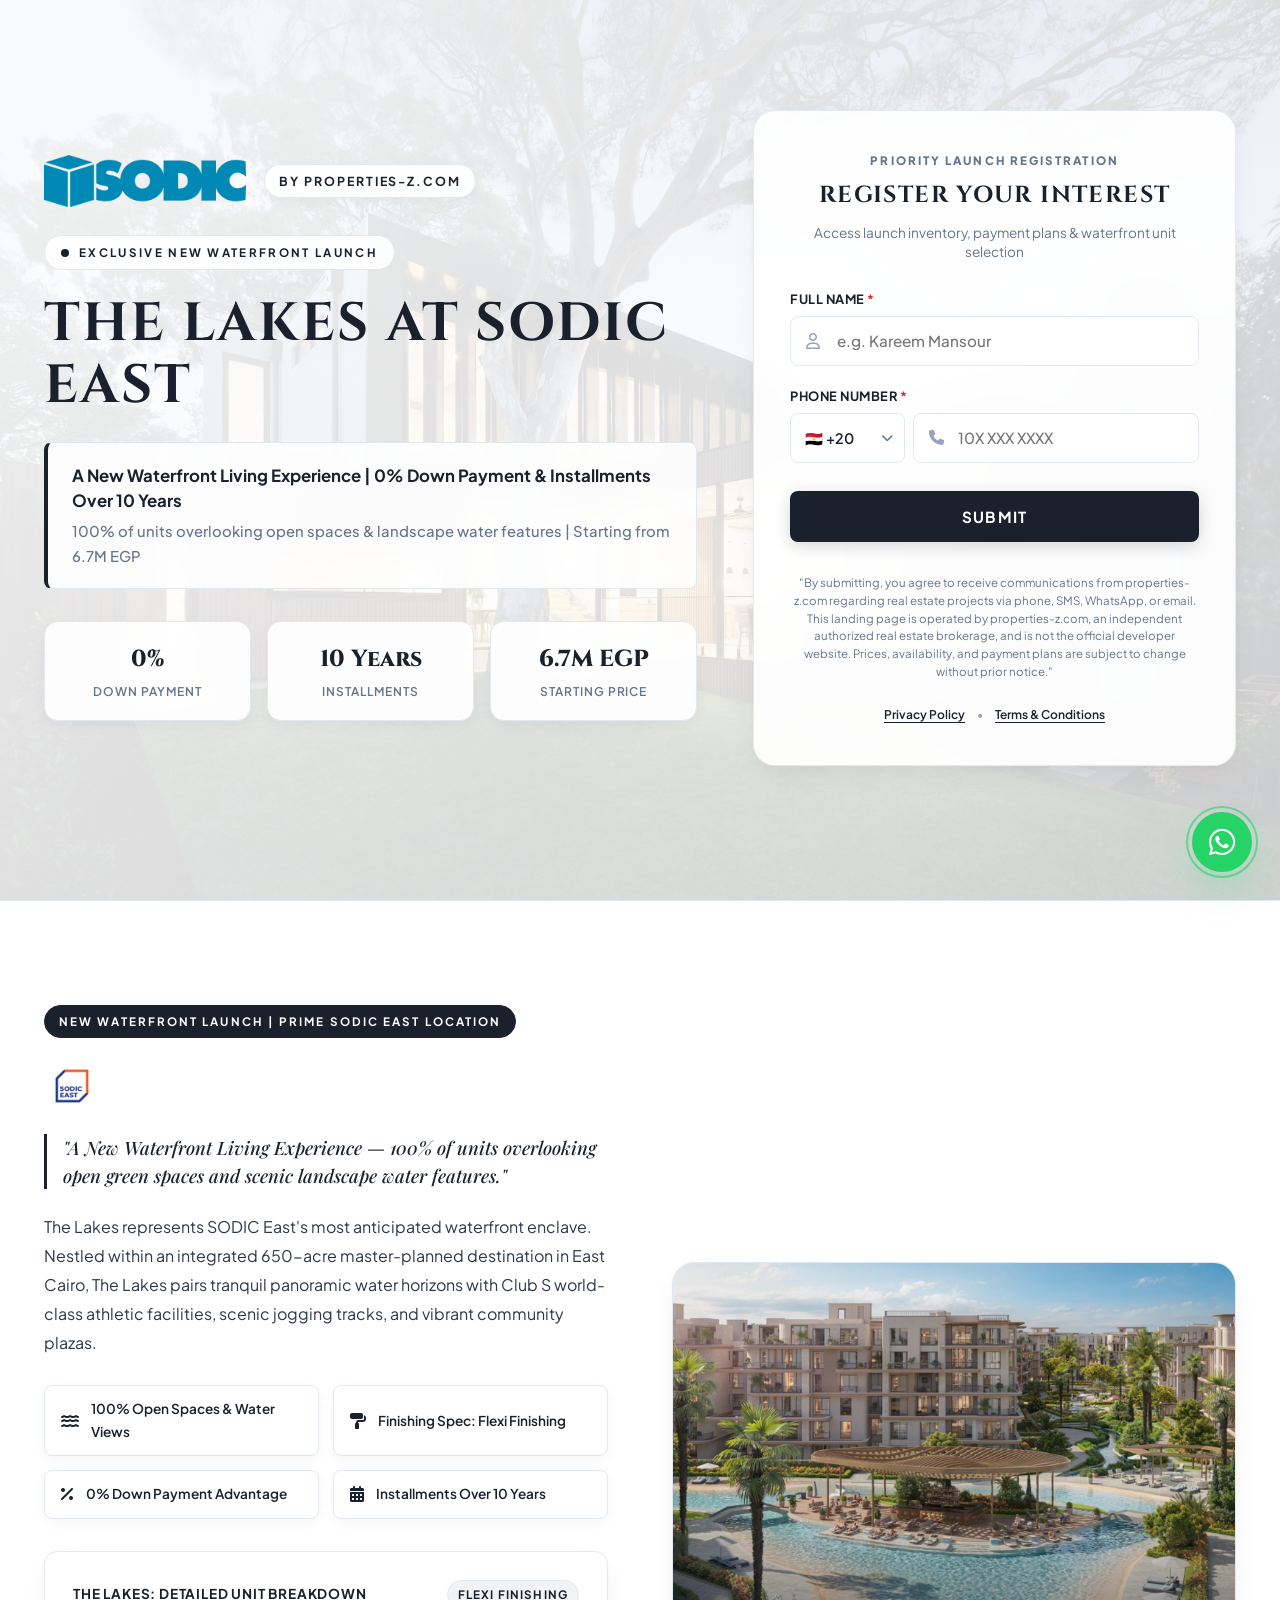
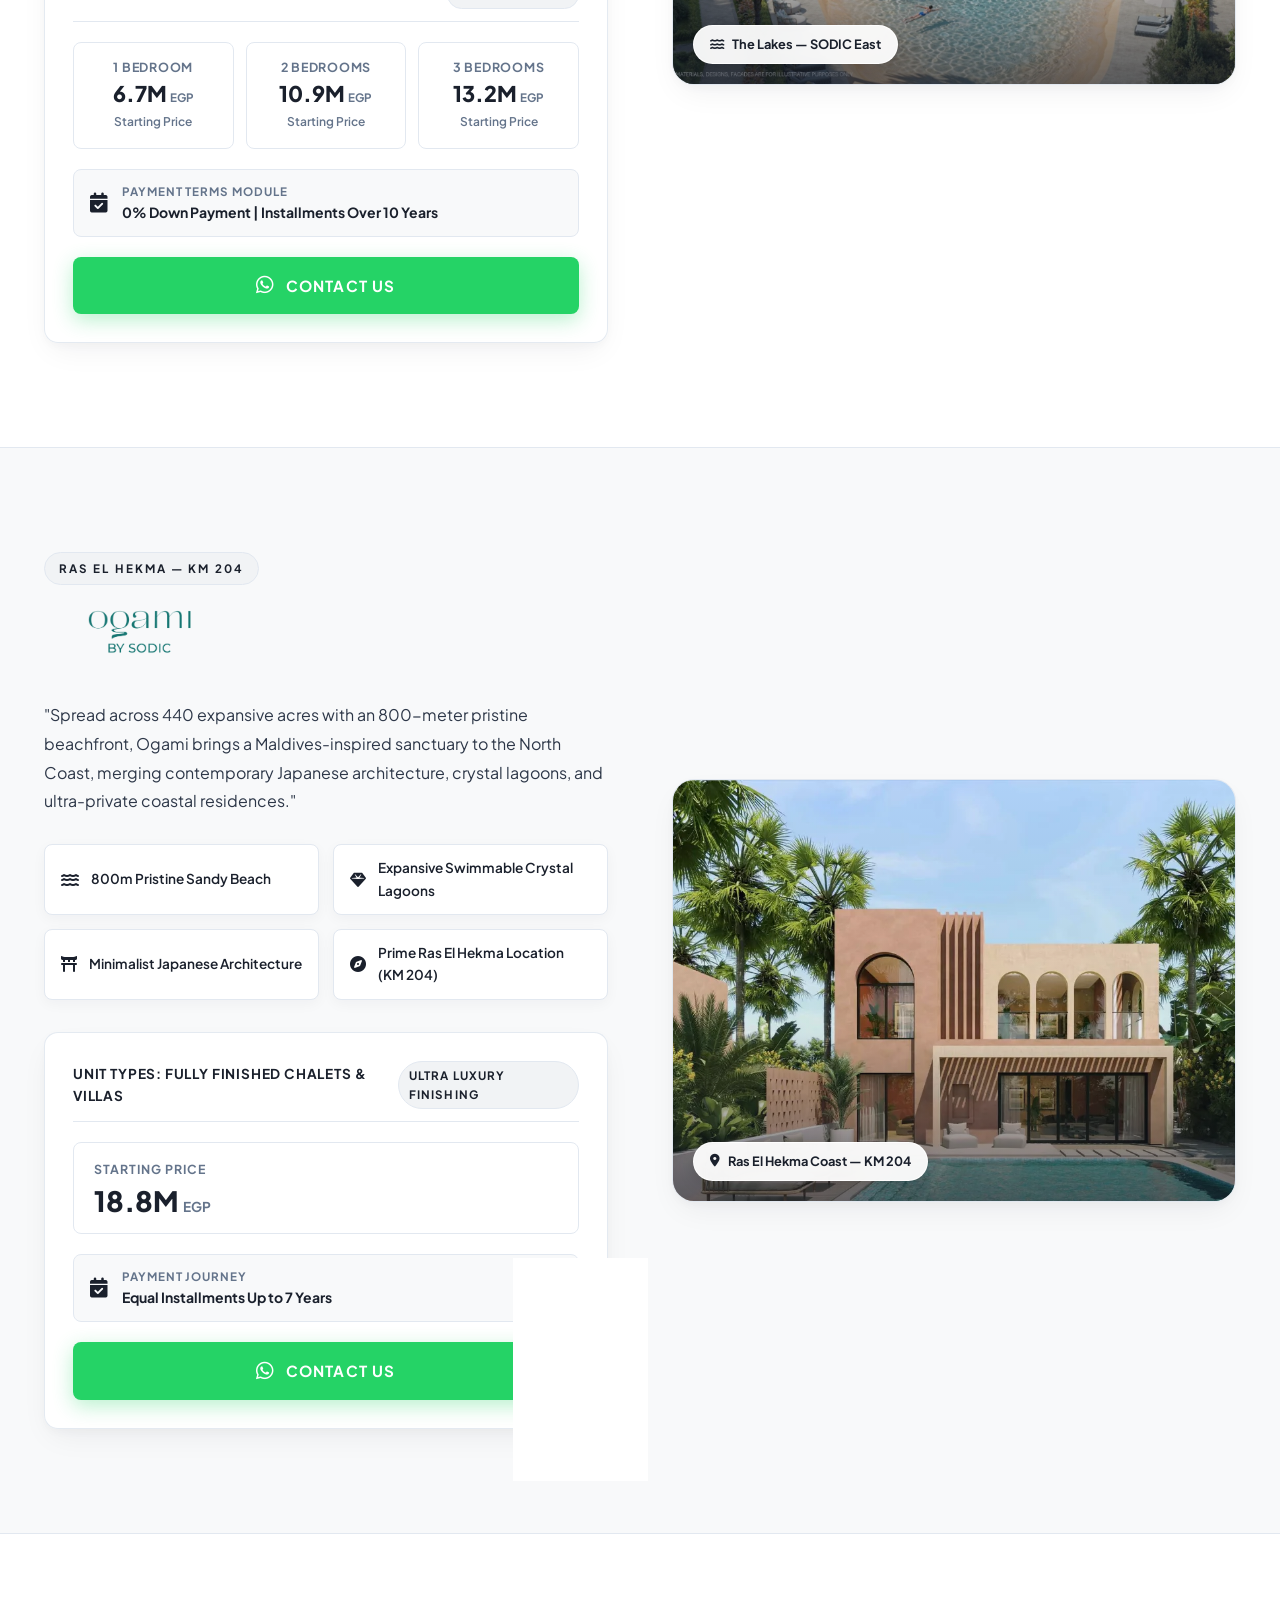
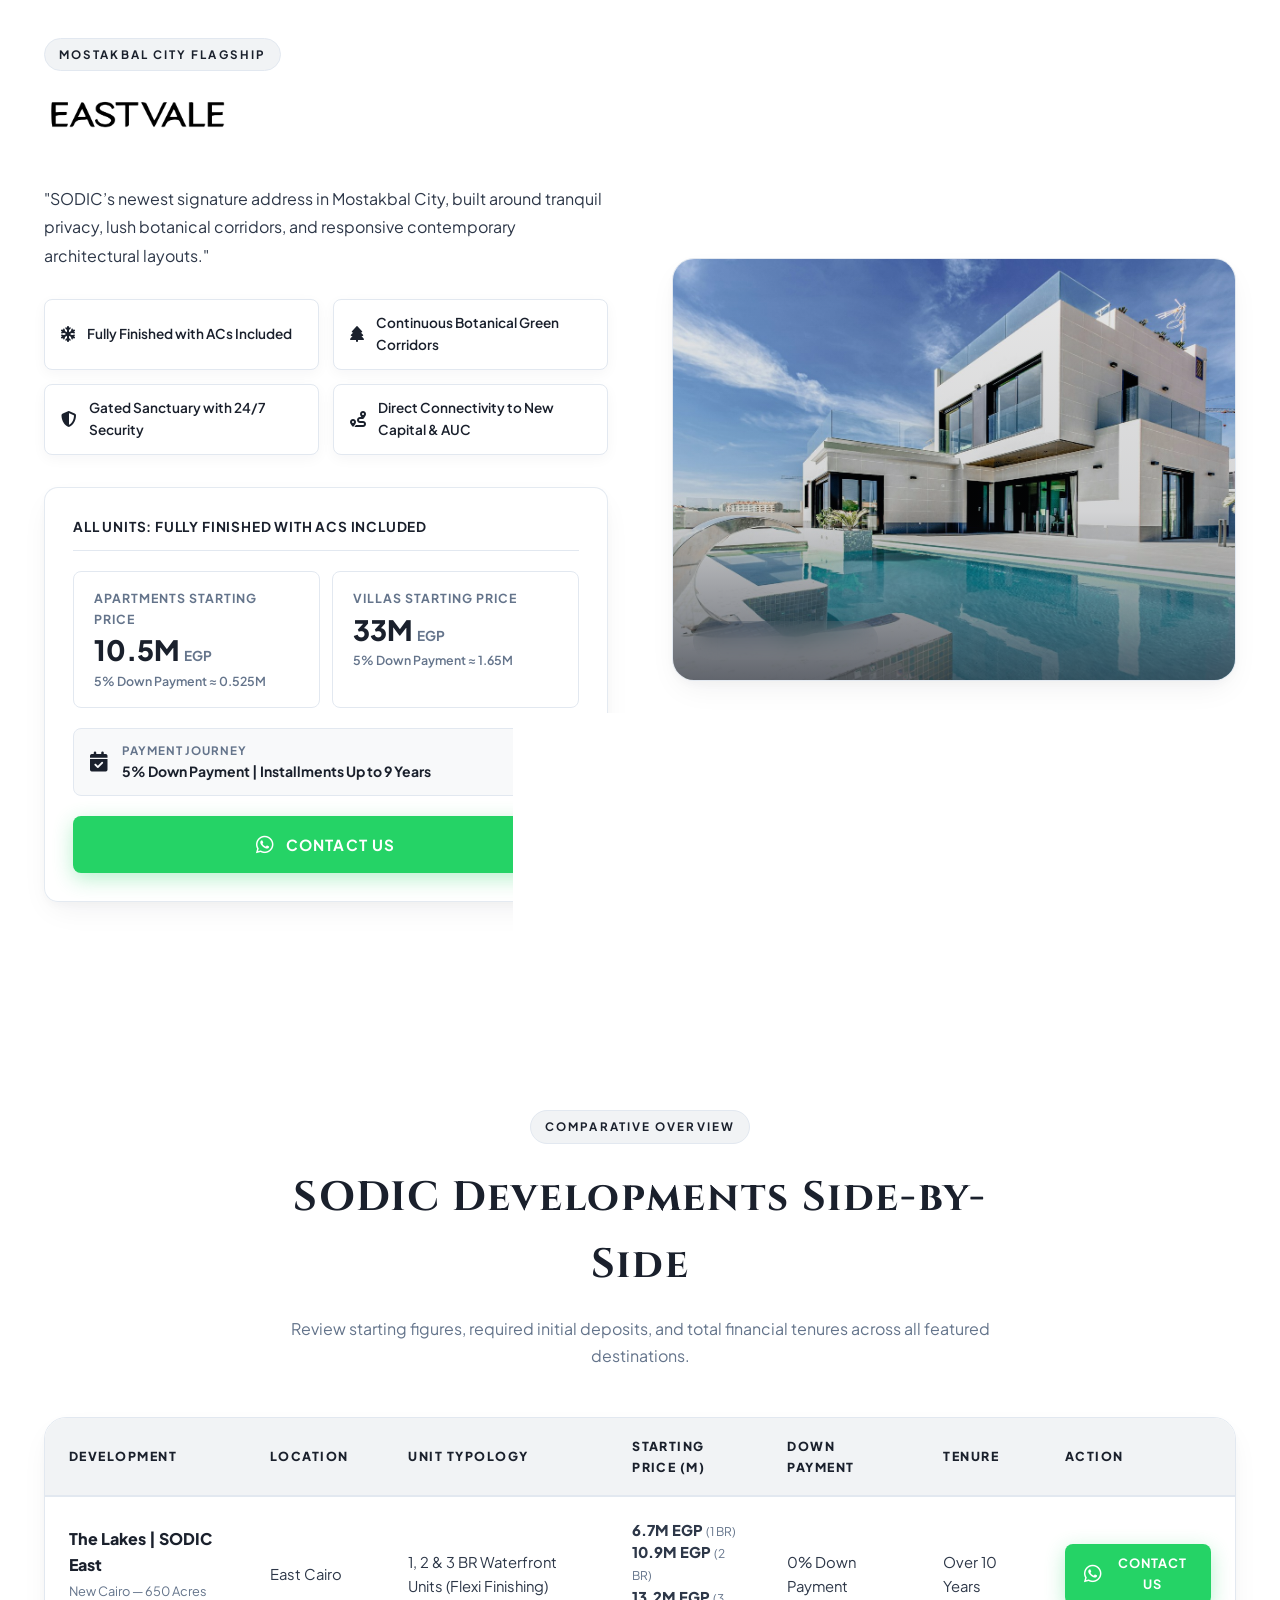
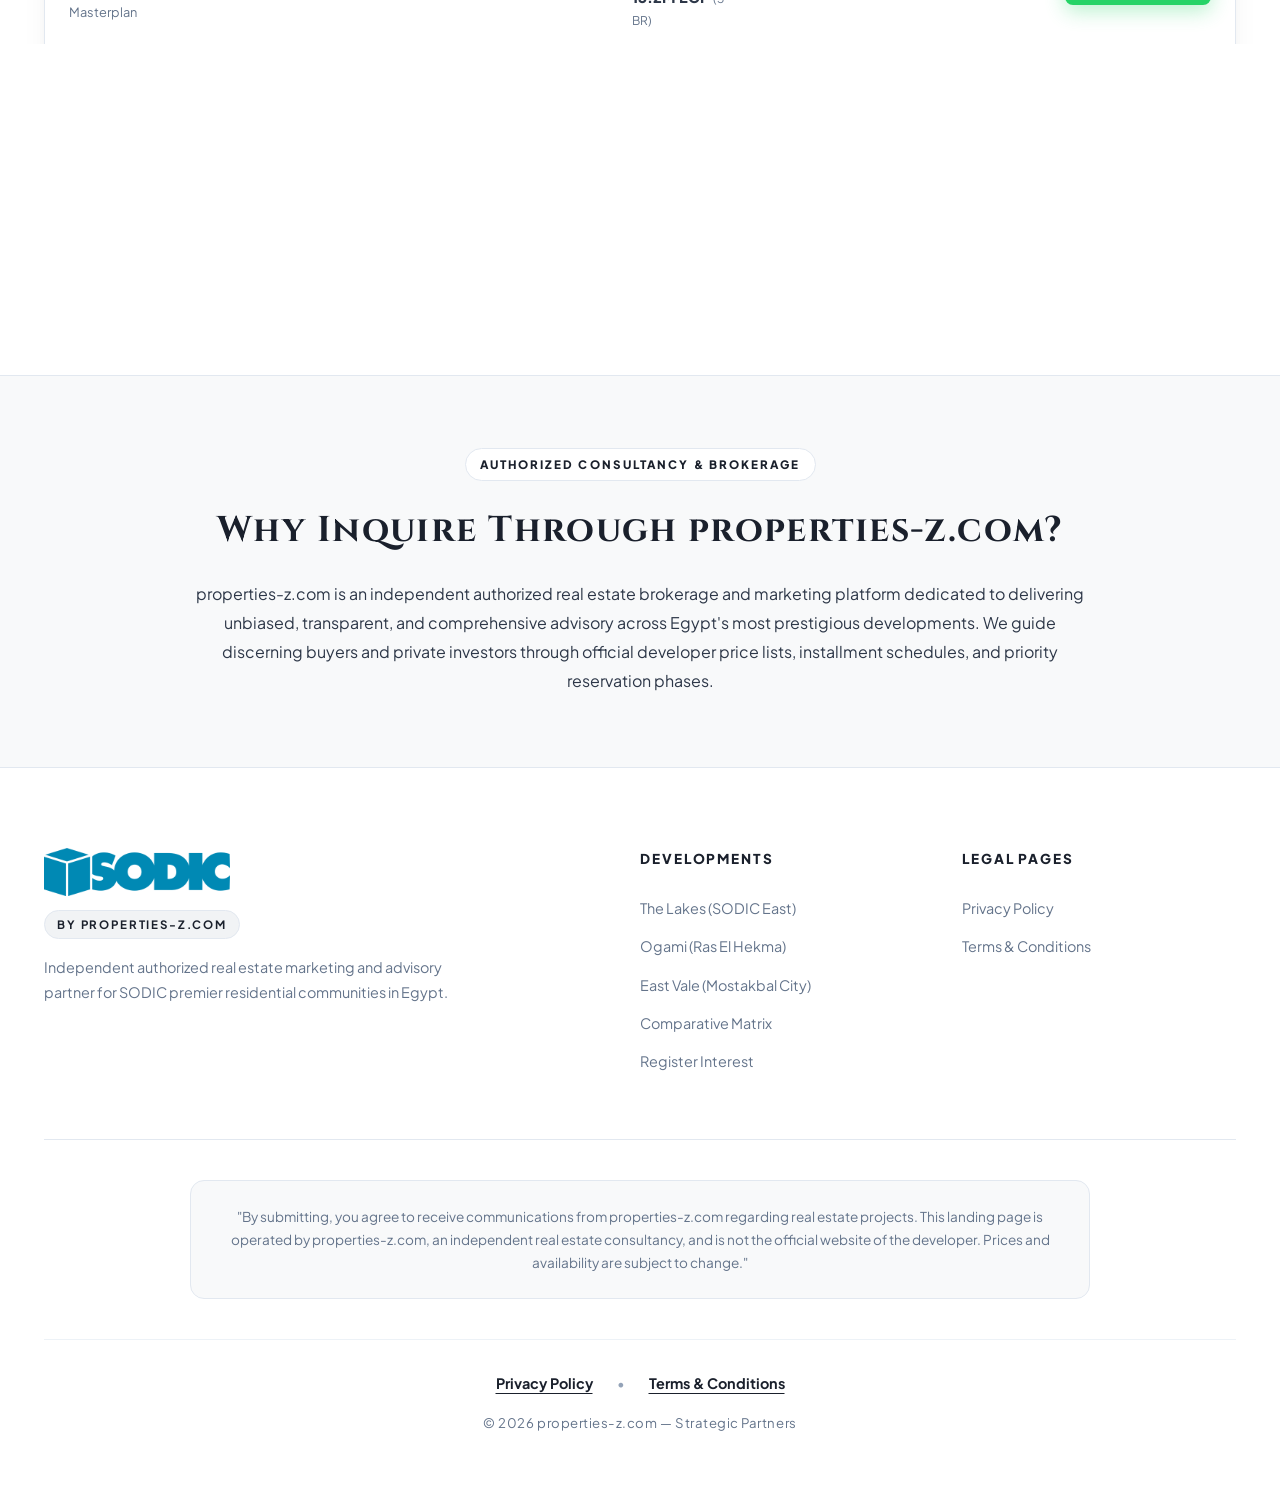
==== public/index.html @ 6a822c67 "feat: setup Google tag AW-17705943670 across all pages and update analytics tracking" ====
<!DOCTYPE html>
<html lang="en">
<head>
  <meta charset="UTF-8">
  <meta name="viewport" content="width=device-width, initial-scale=1.0, viewport-fit=cover">
  <title>The Lakes at SODIC East &amp; Premier Portfolio | By properties-z.com</title>
  <meta name="description" content="Discover The Lakes at SODIC East: A new waterfront living experience with 0% down payment and 10 years installments. Plus Ogami Ras El Hekma and East Vale Mostakbal City. Presented by properties-z.com.">

  <!-- Google tag (gtag.js) -->
  <script async src="https://www.googletagmanager.com/gtag/js?id=AW-17705943670">
  </script>
  <script>
    window.dataLayer = window.dataLayer || [];
    function gtag(){dataLayer.push(arguments);}
    gtag('js', new Date());

    gtag('config', 'AW-17705943670');
  </script>

  <!-- Event snippet for Submit lead form & WhatsApp conversion page -->
  <script>
  function gtag_report_conversion(url) {
    var callback = function () {
      if (typeof(url) != 'undefined' && url) {
        window.location = url;
      }
    };
    if (typeof gtag === 'function') {
      gtag('event', 'conversion', {
          'send_to': 'AW-17705943670',
          'event_callback': callback
      });
      if (typeof(url) != 'undefined' && url) {
        setTimeout(callback, 500);
      }
    } else {
      callback();
    }
    return false;
  }
  </script>
  
  <!-- Favicon -->
  <link rel="icon" type="image/png" href="/images/sodic-logo.png">

  <!-- Google Fonts: Editorial Serif (Cinzel, Playfair Display) & Clean Sans (Plus Jakarta Sans) -->
  <link rel="preconnect" href="https://fonts.googleapis.com">
  <link rel="preconnect" href="https://gstatic.com" crossorigin>
  <link href="https://fonts.googleapis.com/css2?family=Cinzel:wght@500;600;700;800&family=Playfair+Display:ital,wght@0,500;0,600;0,700;1,400;1,600&family=Plus+Jakarta+Sans:wght@400;500;600;700;800&display=swap" rel="stylesheet">

  <!-- Font Awesome 6 Icons -->
  <link rel="stylesheet" href="https://cdnjs.cloudflare.com/ajax/libs/font-awesome/6.5.1/css/all.min.css">

  <!-- Main Architectural Stylesheet (Strict Zero Gold Palette) -->
  <link rel="stylesheet" href="css/styles.css">
</head>
<body>

  <!-- ==========================================================================
       HERO SECTION & LEAD FORM (NEW LAUNCH FOCUS: THE LAKES AT SODIC EAST)
       ========================================================================== -->
  <section class="hero-section" id="hero">
    <!-- Bright Daylight Architectural Render Background -->
    <div class="hero-bg-wrapper">
      <img src="/images/the-lakes-architecture.jpg" alt="The Lakes at SODIC East Architecture" class="hero-bg-image" onerror="this.onerror=null; this.src='https://images.unsplash.com/photo-1600585154340-be6161a56a0c?auto=format&fit=crop&w=2000&q=85';">
      <div class="hero-overlay"></div>
    </div>

    <div class="container hero-grid">
      <!-- Left Column: Branding, Title & Strategic Narrative -->
      <div class="hero-content">
        <!-- Top Branding: Official SODIC logo (Size XL) with 'By properties-z.com' -->
        <div class="hero-branding">
          <img src="/images/sodic-logo.png" alt="SODIC Egypt" class="hero-sodic-logo-xl" onerror="this.onerror=null; this.src='https://raw.githubusercontent.com/rahmasameh671-ai/sodic-new-3-10/main/public/images/sodic-logo.png';">
          <span class="hero-subbadge">By properties-z.com</span>
        </div>

        <!-- Pre-title / Launch Badge -->
        <div class="hero-launch-badge">
          <span class="badge-dot"></span>
          <span>EXCLUSIVE NEW WATERFRONT LAUNCH</span>
        </div>

        <!-- Main Headline (Editorial Architectural Serif) -->
        <h1 class="hero-headline">THE LAKES AT SODIC EAST</h1>

        <!-- Subtitle / Offer Highlight (Centered & Prominent) -->
        <div class="hero-subtitle-box">
          <div class="hero-subtitle-highlight">
            A New Waterfront Living Experience | 0% Down Payment &amp; Installments Over 10 Years
          </div>
          <div class="hero-key-line">
            100% of units overlooking open spaces &amp; landscape water features | Starting from 6.7M EGP
          </div>
        </div>

        <!-- Architectural Value Stats -->
        <div class="hero-stats-row">
          <div class="hero-stat-card">
            <span class="hero-stat-number">0%</span>
            <span class="hero-stat-label">Down Payment</span>
          </div>
          <div class="hero-stat-card">
            <span class="hero-stat-number">10 Years</span>
            <span class="hero-stat-label">Installments</span>
          </div>
          <div class="hero-stat-card">
            <span class="hero-stat-number">6.7M EGP</span>
            <span class="hero-stat-label">Starting Price</span>
          </div>
        </div>
      </div>

      <!-- Right Column: Simplified Frosted Glass Lead Capture Form (Name & Phone Only) -->
      <div class="hero-form-col" id="register">
        <div class="frosted-lead-card">
          <div class="lead-card-header">
            <div class="lead-card-pretitle">PRIORITY LAUNCH REGISTRATION</div>
            <h2 class="lead-card-title">REGISTER YOUR INTEREST</h2>
            <p class="lead-card-sub">Access launch inventory, payment plans &amp; waterfront unit selection</p>
          </div>

          <!-- Thank You Success State matching Zapier webhook confirmation -->
          <div id="leadSuccessState" class="lead-success-card" style="display: none; text-align: center; padding: 1.5rem; background-color: #f0fdf4; border-radius: 0.5rem; border: 1px solid #bbf7d0; margin-bottom: 1.25rem;">
            <h3 style="color: #166534; font-weight: 700; font-size: 1.125rem; margin-bottom: 0.5rem;">Thank You!</h3>
            <p style="color: #15803d; margin: 0; font-size: 0.95rem; line-height: 1.5;">Your details have been received. We will be in touch shortly.</p>
          </div>

          <form class="lead-form" id="heroLeadForm">
            <!-- Full Name Field -->
            <div class="form-group">
              <label class="form-label" for="leadFullName">Full Name <span class="req">*</span></label>
              <div class="form-input-wrapper">
                <i class="fa-regular fa-user form-input-icon"></i>
                <input type="text" id="leadFullName" name="fullName" class="form-input" placeholder="e.g. Kareem Mansour" required>
              </div>
            </div>

            <!-- Phone Number Field with International Country Code Selector -->
            <div class="form-group">
              <label class="form-label" for="leadPhone">Phone Number <span class="req">*</span></label>
              <div class="phone-input-group">
                <div class="country-code-wrapper">
                  <select id="countryCode" name="countryCode" class="country-code-select" aria-label="Country Dial Code">
                    <option value="+20" selected>🇪🇬 +20</option>
                    <option value="+966">🇸🇦 +966</option>
                    <option value="+971">🇦🇪 +971</option>
                    <option value="+965">🇰🇼 +965</option>
                    <option value="+974">🇶🇦 +974</option>
                    <option value="+968">🇴🇲 +968</option>
                    <option value="+973">🇧🇭 +973</option>
                    <option value="+1">🇺🇸 +1</option>
                    <option value="+44">🇬🇧 +44</option>
                    <option value="+49">🇩🇪 +49</option>
                    <option value="+33">🇫🇷 +33</option>
                    <option value="+39">🇮🇹 +39</option>
                    <option value="+41">🇨🇭 +41</option>
                    <option value="+31">🇳🇱 +31</option>
                    <option value="+46">🇸🇪 +46</option>
                    <option value="+61">🇦🇺 +61</option>
                    <option value="+962">🇯🇴 +962</option>
                    <option value="+961">🇱🇧 +961</option>
                    <option value="+964">🇮🇶 +964</option>
                    <option value="+218">🇱🇾 +218</option>
                    <option value="+249">🇸🇩 +249</option>
                  </select>
                  <i class="fa-solid fa-chevron-down country-chevron"></i>
                </div>
                <div class="phone-input-wrapper">
                  <i class="fa-solid fa-phone phone-field-icon"></i>
                  <input type="tel" id="leadPhone" name="phoneNumber" class="form-input phone-number-input" placeholder="10X XXX XXXX" required>
                </div>
              </div>
            </div>

            <!-- Solid Charcoal Submit Button -->
            <button type="submit" class="btn btn-charcoal btn-full" style="margin-top: 0.5rem;">
              SUBMIT
            </button>

            <!-- Location A: Mandatory Brokerage Disclaimer -->
            <p class="form-disclaimer">
              "By submitting, you agree to receive communications from properties-z.com regarding real estate projects via phone, SMS, WhatsApp, or email. This landing page is operated by properties-z.com, an independent authorized real estate brokerage, and is not the official developer website. Prices, availability, and payment plans are subject to change without prior notice."
            </p>

            <!-- Location A: Legal Links to Standalone Clickable Pages -->
            <div class="form-legal-links">
              <a href="privacy.html" class="form-legal-link">Privacy Policy</a>
              <span style="color: var(--text-subtle);">&bull;</span>
              <a href="terms.html" class="form-legal-link">Terms &amp; Conditions</a>
            </div>
          </form>
        </div>
      </div>
    </div>
  </section>

  <!-- ==========================================================================
       3. SECTION 1: THE LAKES | SODIC EAST (NEW WATERFRONT LAUNCH)
       ========================================================================== -->
  <section class="project-section section-spacing section-border-top" id="the-lakes">
    <div class="container">
      <div class="project-grid">
        <!-- Narrative & Pricing Details -->
        <div class="project-narrative-col">
          <div class="project-header-group">
            <span class="subheading-badge highlight-badge">NEW WATERFRONT LAUNCH | PRIME SODIC EAST LOCATION</span>
            <!-- Official SODIC East Logo as Primary Visual Title -->
            <img src="/images/sodic-east-logo.png" alt="SODIC East" class="project-official-logo project-logo-sodic-east" onerror="this.onerror=null; this.src='https://raw.githubusercontent.com/rahmasameh671-ai/sodic-new-3-10/main/public/images/sodic-east-logo.png';">
            <div class="project-tagline">
              "A New Waterfront Living Experience &mdash; 100% of units overlooking open green spaces and scenic landscape water features."
            </div>
          </div>

          <p class="project-narrative">
            The Lakes represents SODIC East's most anticipated waterfront enclave. Nestled within an integrated 650-acre master-planned destination in East Cairo, The Lakes pairs tranquil panoramic water horizons with Club S world-class athletic facilities, scenic jogging tracks, and vibrant community plazas.
          </p>

          <!-- Core Highlights -->
          <div class="project-features-list">
            <div class="feature-item">
              <i class="fa-solid fa-water"></i>
              <span>100% Open Spaces &amp; Water Views</span>
            </div>
            <div class="feature-item">
              <i class="fa-solid fa-paint-roller"></i>
              <span>Finishing Spec: Flexi Finishing</span>
            </div>
            <div class="feature-item">
              <i class="fa-solid fa-percent"></i>
              <span>0% Down Payment Advantage</span>
            </div>
            <div class="feature-item">
              <i class="fa-solid fa-calendar-days"></i>
              <span>Installments Over 10 Years</span>
            </div>
          </div>

          <!-- Minimalist Translucent Inventory & Pricing Card -->
          <div class="pricing-module-card">
            <div class="card-top-tagline">
              <span class="card-unit-type">The Lakes: Detailed Unit Breakdown</span>
              <span class="card-finish-tag">Flexi Finishing</span>
            </div>

            <!-- Detailed 3-Tier Unit Breakdown in 'M' format -->
            <div class="lakes-units-grid">
              <div class="lakes-unit-card">
                <span class="lakes-unit-title">1 Bedroom</span>
                <div class="lakes-unit-price">
                  6.7M<span class="currency">EGP</span>
                </div>
                <span style="font-size:0.75rem; color:var(--text-muted); font-weight:600;">Starting Price</span>
              </div>

              <div class="lakes-unit-card">
                <span class="lakes-unit-title">2 Bedrooms</span>
                <div class="lakes-unit-price">
                  10.9M<span class="currency">EGP</span>
                </div>
                <span style="font-size:0.75rem; color:var(--text-muted); font-weight:600;">Starting Price</span>
              </div>

              <div class="lakes-unit-card">
                <span class="lakes-unit-title">3 Bedrooms</span>
                <div class="lakes-unit-price">
                  13.2M<span class="currency">EGP</span>
                </div>
                <span style="font-size:0.75rem; color:var(--text-muted); font-weight:600;">Starting Price</span>
              </div>
            </div>

            <!-- Payment Journey Box -->
            <div class="payment-journey-box">
              <i class="fa-solid fa-calendar-check"></i>
              <div class="payment-journey-details">
                <span class="payment-plan-label">Payment Terms Module</span>
                <span class="payment-plan-value">0% Down Payment | Installments Over 10 Years</span>
              </div>
            </div>

            <!-- Solid WhatsApp Green CTA Button -->
            <a href="https://wa.me/201033373331?text=Hello%2C%20I%20would%20like%20to%20inquire%20about%20The%20Lakes%20at%20SODIC%20East" target="_blank" class="btn btn-whatsapp btn-full" onclick="return gtag_report_conversion(this.href);">
              <i class="fa-brands fa-whatsapp"></i> CONTACT US
            </a>
          </div>
        </div>

        <!-- Realistic Visual Showcase: Official SODIC East The Lakes Image -->
        <div class="project-card-col">
          <div class="project-visual-box">
            <img src="/images/sodic-east-lakes.jpg" alt="The Lakes at SODIC East Crystal Water Lagoons & Architecture" onerror="this.onerror=null; this.src='https://raw.githubusercontent.com/rahmasameh671-ai/sodic-new-3-10/main/public/images/sodic-east-lakes.jpg';">
            <div class="project-visual-overlay"></div>
            <div class="visual-floating-badge">
              <i class="fa-solid fa-water"></i> The Lakes &mdash; SODIC East
            </div>
          </div>
        </div>
      </div>
    </div>
  </section>

  <!-- ==========================================================================
       4. SECTION 2: OGAMI BY SODIC (RAS EL HEKMA)
       ========================================================================== -->
  <section class="project-section alt-bg section-spacing section-border-top" id="ogami">
    <div class="container">
      <div class="project-grid reverse-grid">
        <!-- Narrative & Pricing Details -->
        <div class="project-narrative-col">
          <div class="project-header-group">
            <span class="subheading-badge">RAS EL HEKMA &mdash; KM 204</span>
            <!-- Official Ogami Logo as Primary Visual Title -->
            <img src="/images/ogami-logo.png" alt="Ogami by SODIC" class="project-official-logo project-logo-ogami" onerror="this.onerror=null; this.src='https://raw.githubusercontent.com/rahmasameh671-ai/sodic-new-3-10/main/public/images/ogami-logo.png';">
          </div>

          <p class="project-narrative">
            "Spread across 440 expansive acres with an 800-meter pristine beachfront, Ogami brings a Maldives-inspired sanctuary to the North Coast, merging contemporary Japanese architecture, crystal lagoons, and ultra-private coastal residences."
          </p>

          <!-- Core Highlights -->
          <div class="project-features-list">
            <div class="feature-item">
              <i class="fa-solid fa-water"></i>
              <span>800m Pristine Sandy Beach</span>
            </div>
            <div class="feature-item">
              <i class="fa-solid fa-gem"></i>
              <span>Expansive Swimmable Crystal Lagoons</span>
            </div>
            <div class="feature-item">
              <i class="fa-solid fa-torii-gate"></i>
              <span>Minimalist Japanese Architecture</span>
            </div>
            <div class="feature-item">
              <i class="fa-solid fa-compass"></i>
              <span>Prime Ras El Hekma Location (KM 204)</span>
            </div>
          </div>

          <!-- Minimalist Translucent Inventory & Pricing Card -->
          <div class="pricing-module-card">
            <div class="card-top-tagline">
              <span class="card-unit-type">Unit Types: Fully Finished Chalets &amp; Villas</span>
              <span class="card-finish-tag">Ultra Luxury Finishing</span>
            </div>

            <div class="price-showcase-row">
              <div class="single-price-block">
                <span class="price-meta-label">Starting Price</span>
                <div class="price-main-figure">
                  18.8M<span class="currency">EGP</span>
                </div>
              </div>
            </div>

            <!-- Payment Journey -->
            <div class="payment-journey-box">
              <i class="fa-solid fa-calendar-check"></i>
              <div class="payment-journey-details">
                <span class="payment-plan-label">Payment Journey</span>
                <span class="payment-plan-value">Equal Installments Up to 7 Years</span>
              </div>
            </div>

            <!-- Solid WhatsApp Green CTA Button -->
            <a href="https://wa.me/201033373331?text=Hello%2C%20I%20would%20like%20to%20inquire%20about%20Ogami%20by%20SODIC" target="_blank" class="btn btn-whatsapp btn-full" onclick="return gtag_report_conversion(this.href);">
              <i class="fa-brands fa-whatsapp"></i> CONTACT US
            </a>
          </div>
        </div>

        <!-- Realistic Visual Showcase: Villa Architecture with Private Pool & Palms -->
        <div class="project-card-col">
          <div class="project-visual-box">
            <img src="/images/ogami-villa.webp" alt="Ogami Ras El Hekma Coastal Villa Architecture" onerror="this.onerror=null; this.src='https://raw.githubusercontent.com/rahmasameh671-ai/sodic-new-3-10/main/public/images/ogami-villa.webp';">
            <div class="project-visual-overlay"></div>
            <div class="visual-floating-badge">
              <i class="fa-solid fa-location-dot"></i> Ras El Hekma Coast &mdash; KM 204
            </div>
          </div>
        </div>
      </div>
    </div>
  </section>

  <!-- ==========================================================================
       5. SECTION 3: EAST VALE (MOSTAKBAL CITY)
       ========================================================================== -->
  <section class="project-section section-spacing section-border-top" id="east-vale">
    <div class="container">
      <div class="project-grid">
        <!-- Narrative & Pricing Details -->
        <div class="project-narrative-col">
          <div class="project-header-group">
            <span class="subheading-badge">MOSTAKBAL CITY FLAGSHIP</span>
            <!-- Official East Vale Logo as Primary Visual Title -->
            <img src="/images/eastvale-logo.png" alt="East Vale Mostakbal City" class="project-official-logo project-logo-eastvale" onerror="this.onerror=null; this.src='https://raw.githubusercontent.com/rahmasameh671-ai/sodic-new-3-10/main/public/images/eastvale-logo.png';">
          </div>

          <p class="project-narrative">
            "SODIC’s newest signature address in Mostakbal City, built around tranquil privacy, lush botanical corridors, and responsive contemporary architectural layouts."
          </p>

          <!-- Core Highlights -->
          <div class="project-features-list">
            <div class="feature-item">
              <i class="fa-solid fa-snowflake"></i>
              <span>Fully Finished with ACs Included</span>
            </div>
            <div class="feature-item">
              <i class="fa-solid fa-tree"></i>
              <span>Continuous Botanical Green Corridors</span>
            </div>
            <div class="feature-item">
              <i class="fa-solid fa-shield-halved"></i>
              <span>Gated Sanctuary with 24/7 Security</span>
            </div>
            <div class="feature-item">
              <i class="fa-solid fa-route"></i>
              <span>Direct Connectivity to New Capital &amp; AUC</span>
            </div>
          </div>

          <!-- Minimalist Translucent Inventory & Pricing Card -->
          <div class="pricing-module-card">
            <div class="card-top-tagline">
              <span class="card-unit-type">All Units: Fully Finished with ACs Included</span>
            </div>

            <!-- Dual Pricing Breakdown (Apartments & Villas) in 'M' format -->
            <div class="dual-price-grid">
              <div class="single-price-block">
                <span class="price-meta-label">Apartments Starting Price</span>
                <div class="price-main-figure">
                  10.5M<span class="currency">EGP</span>
                </div>
                <div class="down-payment-calc">
                  5% Down Payment &asymp; 0.525M
                </div>
              </div>

              <div class="single-price-block">
                <span class="price-meta-label">Villas Starting Price</span>
                <div class="price-main-figure">
                  33M<span class="currency">EGP</span>
                </div>
                <div class="down-payment-calc">
                  5% Down Payment &asymp; 1.65M
                </div>
              </div>
            </div>

            <!-- Payment Journey -->
            <div class="payment-journey-box">
              <i class="fa-solid fa-calendar-check"></i>
              <div class="payment-journey-details">
                <span class="payment-plan-label">Payment Journey</span>
                <span class="payment-plan-value">5% Down Payment | Installments Up to 9 Years</span>
              </div>
            </div>

            <!-- Solid WhatsApp Green CTA Button -->
            <a href="https://wa.me/201033373331?text=Hello%2C%20I%20would%20like%20to%20inquire%20about%20East%20Vale%20Mostakbal%20City%20by%20SODIC" target="_blank" class="btn btn-whatsapp btn-full" onclick="return gtag_report_conversion(this.href);">
              <i class="fa-brands fa-whatsapp"></i> CONTACT US
            </a>
          </div>
        </div>

        <!-- Realistic Visual Showcase: Lush Green Landscapes & Modern Blocks -->
        <div class="project-card-col">
          <div class="project-visual-box">
            <img src="/images/eastvale-architecture.jpg" alt="East Vale Mostakbal City Architecture & Gardens" onerror="this.onerror=null; this.src='https://images.unsplash.com/photo-1600596542815-ffad4c1539a9?auto=format&fit=crop&w=1400&q=85';">
            <div class="project-visual-overlay"></div>
            <div class="visual-floating-badge">
              <i class="fa-solid fa-city"></i> Mostakbal City Cairo
            </div>
          </div>
        </div>
      </div>
    </div>
  </section>

  <!-- ==========================================================================
       6. PORTFOLIO COMPARISON MATRIX
       ========================================================================== -->
  <section class="section-spacing matrix-section" id="comparison">
    <div class="container">
      <div class="intro-header-block">
        <span class="subheading-badge">COMPARATIVE OVERVIEW</span>
        <h2 class="intro-main-title">SODIC Developments Side-by-Side</h2>
        <p class="intro-lead-text">
          Review starting figures, required initial deposits, and total financial tenures across all featured destinations.
        </p>
      </div>

      <div class="mobile-table-hint">
        <i class="fa-solid fa-arrows-left-right"></i> Scroll table horizontally to view full matrix
      </div>

      <div class="matrix-table-container">
        <table class="portfolio-table">
          <thead>
            <tr>
              <th>Development</th>
              <th>Location</th>
              <th>Unit Typology</th>
              <th>Starting Price (M)</th>
              <th>Down Payment</th>
              <th>Tenure</th>
              <th>Action</th>
            </tr>
          </thead>
          <tbody>
            <tr>
              <td>
                <div class="table-proj-name">The Lakes | SODIC East</div>
                <div class="table-proj-location">New Cairo &mdash; 650 Acres Masterplan</div>
              </td>
              <td>East Cairo</td>
              <td>1, 2 &amp; 3 BR Waterfront Units (Flexi Finishing)</td>
              <td class="table-price-m">
                6.7M EGP <span style="font-size:0.75rem; font-weight:normal; color:var(--text-muted);">(1 BR)</span><br>
                10.9M EGP <span style="font-size:0.75rem; font-weight:normal; color:var(--text-muted);">(2 BR)</span><br>
                13.2M EGP <span style="font-size:0.75rem; font-weight:normal; color:var(--text-muted);">(3 BR)</span>
              </td>
              <td>0% Down Payment</td>
              <td>Over 10 Years</td>
              <td>
                <a href="https://wa.me/201033373331?text=Hello%2C%20I%20would%20like%20to%20inquire%20about%20The%20Lakes%20at%20SODIC%20East" target="_blank" class="btn btn-whatsapp" style="padding: 0.6rem 1.2rem; font-size: 0.8rem;" onclick="return gtag_report_conversion(this.href);">
                  <i class="fa-brands fa-whatsapp"></i> CONTACT US
                </a>
              </td>
            </tr>
            <tr>
              <td>
                <div class="table-proj-name">Ogami by SODIC</div>
                <div class="table-proj-location">Ras El Hekma &mdash; KM 204</div>
              </td>
              <td>North Coast</td>
              <td>Fully Finished Chalets &amp; Coastal Villas</td>
              <td class="table-price-m">18.8M EGP</td>
              <td>Developer Terms</td>
              <td>Up to 7 Years</td>
              <td>
                <a href="https://wa.me/201033373331?text=Hello%2C%20I%20would%20like%20to%20inquire%20about%20Ogami%20by%20SODIC" target="_blank" class="btn btn-whatsapp" style="padding: 0.6rem 1.2rem; font-size: 0.8rem;" onclick="return gtag_report_conversion(this.href);">
                  <i class="fa-brands fa-whatsapp"></i> CONTACT US
                </a>
              </td>
            </tr>
            <tr>
              <td>
                <div class="table-proj-name">East Vale</div>
                <div class="table-proj-location">Mostakbal City Flagship</div>
              </td>
              <td>Mostakbal City</td>
              <td>Finished Apartments &amp; Villas (+ACs)</td>
              <td class="table-price-m">
                10.5M EGP <span style="font-size:0.75rem; font-weight:normal; color:var(--text-muted);">(Apts)</span><br>
                33M EGP <span style="font-size:0.75rem; font-weight:normal; color:var(--text-muted);">(Villas)</span>
              </td>
              <td>5% (&asymp; 0.525M / 1.65M)</td>
              <td>Up to 9 Years</td>
              <td>
                <a href="https://wa.me/201033373331?text=Hello%2C%20I%20would%20like%20to%20inquire%20about%20East%20Vale%20Mostakbal%20City%20by%20SODIC" target="_blank" class="btn btn-whatsapp" style="padding: 0.6rem 1.2rem; font-size: 0.8rem;" onclick="return gtag_report_conversion(this.href);">
                  <i class="fa-brands fa-whatsapp"></i> CONTACT US
                </a>
              </td>
            </tr>
          </tbody>
        </table>
      </div>
    </div>
  </section>

  <!-- ==========================================================================
       7. ABOUT PROPERTIES-Z.COM & ADVISORY DESK
       ========================================================================== -->
  <section class="about-properties-strip">
    <div class="container">
      <div class="about-content-wrapper">
        <span class="about-badge">AUTHORIZED CONSULTANCY &amp; BROKERAGE</span>
        <h2 class="about-title">Why Inquire Through properties-z.com?</h2>
        <p class="about-text">
          properties-z.com is an independent authorized real estate brokerage and marketing platform dedicated to delivering unbiased, transparent, and comprehensive advisory across Egypt's most prestigious developments. We guide discerning buyers and private investors through official developer price lists, installment schedules, and priority reservation phases.
        </p>
      </div>
    </div>
  </section>

  <!-- ==========================================================================
       8. FOOTER & LOCATION B DISCLAIMER & CENTERED LEGAL LINKS
       ========================================================================== -->
  <footer class="main-footer">
    <div class="container">
      <div class="footer-top-grid">
        <!-- Brand Column -->
        <div class="footer-brand-col">
          <div>
            <img src="/images/sodic-logo.png" alt="SODIC" class="footer-sodic-logo" onerror="this.onerror=null; this.src='https://raw.githubusercontent.com/rahmasameh671-ai/sodic-new-3-10/main/public/images/sodic-logo.png';">
            <span class="footer-subbadge">By properties-z.com</span>
          </div>
          <p class="footer-desc">
            Independent authorized real estate marketing and advisory partner for SODIC premier residential communities in Egypt.
          </p>
        </div>

        <!-- Portfolio Quick Links -->
        <div>
          <h4 class="footer-col-title">Developments</h4>
          <ul class="footer-links-list">
            <li><a href="#the-lakes" class="footer-link">The Lakes (SODIC East)</a></li>
            <li><a href="#ogami" class="footer-link">Ogami (Ras El Hekma)</a></li>
            <li><a href="#east-vale" class="footer-link">East Vale (Mostakbal City)</a></li>
            <li><a href="#comparison" class="footer-link">Comparative Matrix</a></li>
            <li><a href="#register" class="footer-link">Register Interest</a></li>
          </ul>
        </div>

        <!-- Standalone Clickable Legal Pages (Location B) -->
        <div>
          <h4 class="footer-col-title">Legal Pages</h4>
          <ul class="footer-links-list">
            <li><a href="privacy.html" class="footer-link">Privacy Policy</a></li>
            <li><a href="terms.html" class="footer-link">Terms &amp; Conditions</a></li>
          </ul>
        </div>
      </div>

      <!-- Mandatory Disclaimer (Location B) as specified by USER -->
      <div class="footer-disclosures-block">
        <div class="disclosure-notice-box" style="text-align: center; max-width: 900px; margin: 0 auto;">
          <p class="disclosure-text">
            "By submitting, you agree to receive communications from properties-z.com regarding real estate projects. This landing page is operated by properties-z.com, an independent real estate consultancy, and is not the official website of the developer. Prices and availability are subject to change."
          </p>
        </div>
      </div>

      <!-- Legal Links & Signature (Location B) - Centered at Absolute Bottom -->
      <div class="footer-bottom-bar">
        <div class="footer-legal-centered">
          <a href="privacy.html">Privacy Policy</a>
          <span style="color: var(--text-subtle);">&bull;</span>
          <a href="terms.html">Terms &amp; Conditions</a>
        </div>
        <div class="footer-copyright">
          &copy; 2026 properties-z.com &mdash; Strategic Partners
        </div>
      </div>
    </div>
  </footer>

  <!-- ==========================================================================
       9. FLOATING CORNER BUTTON (ROUND ICON-ONLY WHATSAPP TO +201033373331)
       ========================================================================== -->
  <div class="floating-actions-container">
    <a href="https://wa.me/201033373331?text=Hello%2C%20I%20would%20like%20to%20inquire%20about%20SODIC%20Developments" target="_blank" class="floating-whatsapp-btn" title="Chat on WhatsApp (+201033373331)" aria-label="Chat on WhatsApp (+201033373331)" onclick="return gtag_report_conversion(this.href);">
      <i class="fa-brands fa-whatsapp"></i>
    </a>
  </div>

  <!-- ==========================================================================
       10. LEAD SUBMISSION TOAST NOTIFICATION
       ========================================================================== -->
  <div class="lead-toast" id="leadToast">
    <i class="fa-solid fa-circle-check lead-toast-icon"></i>
    <div class="lead-toast-body">
      <h4>Interest Registered</h4>
      <p>Thank you. Your inquiry has been routed to our senior property consultants.</p>
    </div>
  </div>

  <!-- Main JavaScript Engine -->
  <script src="js/main.js"></script>
</body>
</html>
---- public/css/styles.css ----
/* ==========================================================================
   SODIC PREMIER DEVELOPMENTS — BY PROPERTIES-E
   ULTRA-LUXURY ARCHITECTURAL DESIGN SYSTEM (STRICT ZERO GOLD POLICY)
   ========================================================================== */

:root {
  /* --------------------------------------------------------------------------
     1. ARCHITECTURAL COLOR SYSTEM (STRICT ZERO GOLD POLICY)
     Absolutely NO gold, bronze, brass, or yellow hues.
     -------------------------------------------------------------------------- */
  --bg-pure-white: #FFFFFF;
  --bg-alabaster: #F8F9FA;
  --bg-stone-subtle: #F1F3F5;
  --bg-stone-cool: #E9ECEF;

  /* Deep Charcoal & Slate (Maximum contrast & high-end architectural polish) */
  --text-charcoal-primary: #1A202C;
  --text-charcoal-secondary: #2D3748;
  --text-muted: #64748B;
  --text-subtle: #94A3B8;
  --text-white: #FFFFFF;

  /* Frosted Glassmorphism Surfaces */
  --card-frosted: rgba(255, 255, 255, 0.92);
  --card-frosted-heavy: rgba(255, 255, 255, 0.96);
  --card-glass-dark: rgba(26, 32, 44, 0.88);
  --card-glass-border: rgba(226, 232, 240, 0.9);
  --card-glass-border-light: rgba(255, 255, 255, 0.85);

  /* Cool Structural Borders */
  --border-cool: #E2E8F0;
  --border-cool-subtle: #EDF2F7;
  --border-cool-dark: #CBD5E1;

  /* Charcoal / Slate Interactive */
  --charcoal-button: #1A202C;
  --charcoal-button-hover: #0F172A;
  --charcoal-button-active: #000000;

  /* WhatsApp Action Green (Strictly Solid Vibrant #25D366) */
  --whatsapp-green: #25D366;
  --whatsapp-green-hover: #20BA5A;
  --whatsapp-green-active: #1DA851;
  --whatsapp-green-shadow: rgba(37, 211, 102, 0.32);

  /* --------------------------------------------------------------------------
     2. EDITORIAL & ARCHITECTURAL TYPOGRAPHY
     Editorial Serif for headlines, clean modern sans-serif for data/pricing.
     -------------------------------------------------------------------------- */
  --font-serif: 'Playfair Display', 'Cinzel', Georgia, serif;
  --font-display: 'Cinzel', 'Playfair Display', Georgia, serif;
  --font-sans: 'Plus Jakarta Sans', -apple-system, BlinkMacSystemFont, 'Segoe UI', Roboto, Helvetica, Arial, sans-serif;

  /* --------------------------------------------------------------------------
     3. AMBIENT ELEVATION & SHADOWS
     -------------------------------------------------------------------------- */
  --shadow-subtle: 0 4px 14px rgba(26, 32, 44, 0.04);
  --shadow-card: 0 12px 32px -8px rgba(26, 32, 44, 0.07), 0 4px 12px rgba(26, 32, 44, 0.03);
  --shadow-card-hover: 0 24px 48px -12px rgba(26, 32, 44, 0.12), 0 8px 16px rgba(26, 32, 44, 0.04);
  --shadow-floating: 0 20px 40px -10px rgba(37, 211, 102, 0.38);
  --shadow-deep: 0 25px 60px -15px rgba(26, 32, 44, 0.15);

  /* Glass blur strength */
  --glass-blur: blur(20px);
  --glass-blur-sm: blur(12px);

  /* Layout Constants */
  --container-max: 1240px;
  --header-height: 84px;
  --header-height-mobile: 72px;
  --radius-xs: 4px;
  --radius-sm: 8px;
  --radius-md: 14px;
  --radius-lg: 22px;
  --radius-full: 9999px;
  --transition: all 0.3s cubic-bezier(0.16, 1, 0.3, 1);
  --transition-fast: all 0.18s ease-in-out;
}

/* ==========================================================================
   RESET & SYSTEM BASE
   ========================================================================== */
*, *::before, *::after {
  box-sizing: border-box;
  margin: 0;
  padding: 0;
}

html {
  scroll-behavior: smooth;
  font-size: 16px;
  -webkit-text-size-adjust: 100%;
}

body {
  font-family: var(--font-sans);
  background-color: var(--bg-pure-white);
  color: var(--text-charcoal-secondary);
  line-height: 1.65;
  overflow-x: hidden;
  -webkit-font-smoothing: antialiased;
  -moz-osx-font-smoothing: grayscale;
}

img {
  max-width: 100%;
  height: auto;
  display: block;
}

a {
  color: inherit;
  text-decoration: none;
  transition: var(--transition);
}

button, input, select, textarea {
  font-family: inherit;
  font-size: 1rem;
}

.container {
  width: 100%;
  max-width: var(--container-max);
  margin-left: auto;
  margin-right: auto;
  padding-left: 24px;
  padding-right: 24px;
}

/* Section Common Spacing */
.section-spacing {
  padding-top: 6.5rem;
  padding-bottom: 6.5rem;
  position: relative;
}

.section-border-top {
  border-top: 1px solid var(--border-cool);
}

.alt-bg {
  background-color: var(--bg-alabaster);
}

/* ==========================================================================
   TYPOGRAPHY & ACCENTS
   ========================================================================== */
.subheading-badge {
  display: inline-flex;
  align-items: center;
  gap: 8px;
  font-family: var(--font-sans);
  font-size: 0.725rem;
  font-weight: 700;
  letter-spacing: 0.18em;
  text-transform: uppercase;
  color: var(--text-charcoal-primary);
  background-color: var(--bg-stone-subtle);
  border: 1px solid var(--border-cool);
  padding: 6px 14px;
  border-radius: var(--radius-full);
  margin-bottom: 1.25rem;
}

.subheading-badge.highlight-badge {
  background-color: var(--text-charcoal-primary);
  color: var(--bg-pure-white);
  border-color: var(--text-charcoal-primary);
}

/* ==========================================================================
   BUTTONS & CTAS
   ========================================================================== */
.btn {
  display: inline-flex;
  align-items: center;
  justify-content: center;
  gap: 10px;
  font-family: var(--font-sans);
  font-weight: 700;
  font-size: 0.95rem;
  letter-spacing: 0.08em;
  text-transform: uppercase;
  padding: 16px 32px;
  border-radius: var(--radius-sm);
  border: none;
  cursor: pointer;
  transition: var(--transition);
  text-align: center;
  position: relative;
  overflow: hidden;
}

.btn-full {
  width: 100%;
}

/* Charcoal Primary Submit Button */
.btn-charcoal {
  background-color: var(--charcoal-button);
  color: var(--text-white);
  box-shadow: 0 4px 16px rgba(26, 32, 44, 0.18);
}

.btn-charcoal:hover {
  background-color: var(--charcoal-button-hover);
  color: var(--text-white);
  transform: translateY(-2px);
  box-shadow: 0 8px 24px rgba(26, 32, 44, 0.28);
}

.btn-charcoal:active {
  background-color: var(--charcoal-button-active);
  transform: translateY(0);
}

/* Solid WhatsApp Green CTA (#25D366) */
.btn-whatsapp {
  background-color: var(--whatsapp-green);
  color: #FFFFFF !important;
  box-shadow: 0 6px 20px var(--whatsapp-green-shadow);
}

.btn-whatsapp:hover {
  background-color: var(--whatsapp-green-hover);
  transform: translateY(-2px);
  box-shadow: 0 10px 28px rgba(37, 211, 102, 0.42);
}

.btn-whatsapp:active {
  background-color: var(--whatsapp-green-active);
  transform: translateY(0);
}

.btn-whatsapp i {
  font-size: 1.25rem;
}

/* ==========================================================================
   1. MAIN HEADER & NAVBAR
   ========================================================================== */
.main-header {
  display: none !important;
}

.header-container {
  display: flex;
  align-items: center;
  justify-content: space-between;
  height: 100%;
}

/* Brand Identity: Official SODIC Logo (Size XL) + Subbadge */
.brand-identity {
  display: flex;
  align-items: center;
  gap: 16px;
  text-decoration: none;
}

.brand-logo-wrapper {
  display: flex;
  align-items: center;
}

.brand-sodic-logo {
  height: 44px;
  width: auto;
  object-fit: contain;
  transition: transform 0.25s ease;
}

.brand-identity:hover .brand-sodic-logo {
  transform: scale(1.02);
}

.brand-subbadge {
  display: inline-block;
  font-size: 0.72rem;
  font-weight: 700;
  letter-spacing: 0.16em;
  text-transform: uppercase;
  color: var(--text-charcoal-primary);
  background-color: var(--bg-stone-subtle);
  border: 1px solid var(--border-cool);
  padding: 5px 12px;
  border-radius: var(--radius-full);
}

/* Navigation Menu */
.nav-menu {
  display: flex;
  align-items: center;
  list-style: none;
  gap: 32px;
}

.nav-link {
  font-size: 0.85rem;
  font-weight: 600;
  letter-spacing: 0.06em;
  text-transform: uppercase;
  color: var(--text-charcoal-secondary);
  position: relative;
  padding: 6px 0;
}

.nav-link::after {
  content: '';
  position: absolute;
  bottom: 0;
  left: 0;
  width: 0%;
  height: 2px;
  background-color: var(--text-charcoal-primary);
  transition: width 0.25s ease;
}

.nav-link:hover {
  color: var(--text-charcoal-primary);
}

.nav-link:hover::after {
  width: 100%;
}

.mobile-menu-btn {
  display: none;
  background: transparent;
  border: 1px solid var(--border-cool);
  color: var(--text-charcoal-primary);
  width: 44px;
  height: 44px;
  border-radius: var(--radius-sm);
  cursor: pointer;
  align-items: center;
  justify-content: center;
  font-size: 1.25rem;
  transition: var(--transition-fast);
}

.mobile-menu-btn:hover {
  background-color: var(--bg-stone-subtle);
}

/* ==========================================================================
   2. HERO SECTION & LEAD FORM
   ========================================================================== */
.hero-section {
  position: relative;
  min-height: 100vh;
  padding-top: 3.5rem;
  padding-bottom: 5rem;
  display: flex;
  align-items: center;
  background-color: var(--bg-alabaster);
  overflow: hidden;
}

.hero-bg-wrapper {
  position: absolute;
  top: 0;
  left: 0;
  width: 100%;
  height: 100%;
  z-index: 1;
}

.hero-bg-image {
  width: 100%;
  height: 100%;
  object-fit: cover;
  object-position: center;
}

.hero-overlay {
  position: absolute;
  top: 0;
  left: 0;
  width: 100%;
  height: 100%;
  background: linear-gradient(
    135deg,
    rgba(255, 255, 255, 0.95) 0%,
    rgba(255, 255, 255, 0.88) 40%,
    rgba(248, 249, 250, 0.82) 100%
  );
}

.hero-grid {
  position: relative;
  z-index: 2;
  display: grid;
  grid-template-columns: 1.15fr 0.85fr;
  gap: 56px;
  align-items: center;
}

/* Hero Branding: Authentic SODIC logo (Size XL) */
.hero-content {
  display: flex;
  flex-direction: column;
}

.hero-branding {
  display: flex;
  align-items: center;
  gap: 18px;
  margin-bottom: 1.75rem;
}

.hero-sodic-logo-xl {
  height: 52px;
  width: auto;
  object-fit: contain;
}

.hero-subbadge {
  font-size: 0.775rem;
  font-weight: 700;
  letter-spacing: 0.16em;
  text-transform: uppercase;
  color: var(--text-charcoal-primary);
  background-color: var(--bg-pure-white);
  border: 1px solid var(--border-cool);
  padding: 6px 14px;
  border-radius: var(--radius-full);
  box-shadow: var(--shadow-subtle);
}

.hero-launch-badge {
  display: inline-flex;
  align-items: center;
  gap: 10px;
  font-size: 0.725rem;
  font-weight: 700;
  letter-spacing: 0.2em;
  text-transform: uppercase;
  color: var(--text-charcoal-primary);
  background-color: rgba(255, 255, 255, 0.9);
  backdrop-filter: var(--glass-blur-sm);
  border: 1px solid var(--border-cool);
  padding: 7px 16px;
  border-radius: var(--radius-full);
  width: fit-content;
  margin-bottom: 1.5rem;
}

.badge-dot {
  width: 8px;
  height: 8px;
  background-color: var(--text-charcoal-primary);
  border-radius: 50%;
  animation: pulseCool 2s infinite;
}

@keyframes pulseCool {
  0% { transform: scale(0.9); opacity: 0.6; }
  50% { transform: scale(1.3); opacity: 1; }
  100% { transform: scale(0.9); opacity: 0.6; }
}

.hero-headline {
  font-family: var(--font-display);
  font-size: clamp(2.4rem, 4.2vw, 3.6rem);
  font-weight: 700;
  letter-spacing: 0.04em;
  line-height: 1.15;
  color: var(--text-charcoal-primary);
  text-transform: uppercase;
  margin-bottom: 1.5rem;
}

.hero-subtitle-box {
  background-color: rgba(255, 255, 255, 0.85);
  backdrop-filter: var(--glass-blur-sm);
  border: 1px solid var(--border-cool);
  border-left: 4px solid var(--text-charcoal-primary);
  padding: 1.25rem 1.5rem;
  border-radius: var(--radius-sm);
  margin-bottom: 2rem;
}

.hero-subtitle-highlight {
  font-family: var(--font-sans);
  font-size: 1.05rem;
  font-weight: 700;
  color: var(--text-charcoal-primary);
  line-height: 1.5;
  margin-bottom: 6px;
}

.hero-key-line {
  font-size: 0.925rem;
  color: var(--text-muted);
  font-weight: 500;
}

/* Quick Value Stat Modules */
.hero-stats-row {
  display: grid;
  grid-template-columns: repeat(3, 1fr);
  gap: 16px;
}

.hero-stat-card {
  background-color: rgba(255, 255, 255, 0.92);
  backdrop-filter: var(--glass-blur-sm);
  border: 1px solid var(--border-cool);
  border-radius: var(--radius-md);
  padding: 18px 16px;
  text-align: center;
  box-shadow: var(--shadow-subtle);
  transition: var(--transition);
}

.hero-stat-card:hover {
  transform: translateY(-3px);
  box-shadow: var(--shadow-card);
  border-color: var(--border-cool-dark);
}

.hero-stat-number {
  display: block;
  font-family: var(--font-display);
  font-size: 1.45rem;
  font-weight: 800;
  color: var(--text-charcoal-primary);
  margin-bottom: 4px;
}

.hero-stat-label {
  display: block;
  font-size: 0.75rem;
  font-weight: 600;
  text-transform: uppercase;
  letter-spacing: 0.08em;
  color: var(--text-muted);
}

/* Right Column: Frosted Glass Lead Capture Form */
.hero-form-col {
  width: 100%;
}

.frosted-lead-card {
  background-color: var(--card-frosted);
  backdrop-filter: var(--glass-blur);
  -webkit-backdrop-filter: var(--glass-blur);
  border: 1px solid var(--card-glass-border);
  border-radius: var(--radius-lg);
  padding: 2.5rem 2.25rem;
  box-shadow: var(--shadow-card);
  position: relative;
}

.lead-card-header {
  text-align: center;
  margin-bottom: 1.75rem;
}

.lead-card-pretitle {
  font-size: 0.725rem;
  font-weight: 800;
  letter-spacing: 0.18em;
  text-transform: uppercase;
  color: var(--text-muted);
  margin-bottom: 6px;
}

.lead-card-title {
  font-family: var(--font-display);
  font-size: 1.45rem;
  font-weight: 700;
  letter-spacing: 0.06em;
  color: var(--text-charcoal-primary);
  margin-bottom: 8px;
}

.lead-card-sub {
  font-size: 0.85rem;
  color: var(--text-muted);
  line-height: 1.4;
}

/* Form Fields */
.lead-form {
  display: flex;
  flex-direction: column;
  gap: 1.25rem;
}

.form-group {
  display: flex;
  flex-direction: column;
  gap: 6px;
}

.form-label {
  font-size: 0.8rem;
  font-weight: 700;
  letter-spacing: 0.04em;
  text-transform: uppercase;
  color: var(--text-charcoal-primary);
}

.form-label .req {
  color: #DC2626;
}

.form-input-wrapper {
  position: relative;
  display: flex;
  align-items: center;
}

.form-input-icon {
  position: absolute;
  left: 16px;
  color: var(--text-subtle);
  font-size: 1rem;
  pointer-events: none;
}

.form-input {
  width: 100%;
  height: 50px;
  padding: 12px 16px 12px 46px;
  background-color: var(--bg-pure-white);
  border: 1px solid var(--border-cool);
  border-radius: var(--radius-sm);
  color: var(--text-charcoal-primary);
  font-size: 0.95rem;
  font-weight: 500;
  transition: var(--transition-fast);
}

.form-input:focus {
  outline: none;
  border-color: var(--text-charcoal-primary);
  box-shadow: 0 0 0 3px rgba(26, 32, 44, 0.08);
}

/* Phone Input with Country Code Selector */
.phone-input-group {
  display: flex;
  gap: 8px;
}

.country-code-wrapper {
  position: relative;
  flex: 0 0 115px;
}

.country-code-select {
  width: 100%;
  height: 50px;
  padding: 12px 30px 12px 14px;
  background-color: var(--bg-pure-white);
  border: 1px solid var(--border-cool);
  border-radius: var(--radius-sm);
  color: var(--text-charcoal-primary);
  font-size: 0.9rem;
  font-weight: 600;
  appearance: none;
  -webkit-appearance: none;
  cursor: pointer;
  transition: var(--transition-fast);
}

.country-code-select:focus {
  outline: none;
  border-color: var(--text-charcoal-primary);
  box-shadow: 0 0 0 3px rgba(26, 32, 44, 0.08);
}

.country-chevron {
  position: absolute;
  right: 12px;
  top: 50%;
  transform: translateY(-50%);
  font-size: 0.75rem;
  color: var(--text-muted);
  pointer-events: none;
}

.phone-input-wrapper {
  position: relative;
  flex: 1;
}

.phone-field-icon {
  position: absolute;
  left: 16px;
  top: 50%;
  transform: translateY(-50%);
  color: var(--text-subtle);
  font-size: 0.95rem;
  pointer-events: none;
}

.phone-number-input {
  padding-left: 44px;
}

/* Mandatory Location A Brokerage Disclaimer */
.form-disclaimer {
  font-size: 0.72rem;
  line-height: 1.55;
  color: var(--text-muted);
  text-align: center;
  margin-top: 0.75rem;
}

/* Location A Standalone Clickable Legal Links */
.form-legal-links {
  display: flex;
  align-items: center;
  justify-content: center;
  gap: 12px;
  margin-top: 0.25rem;
  font-size: 0.75rem;
}

.form-legal-link {
  color: var(--text-charcoal-primary);
  font-weight: 600;
  text-decoration: underline;
  text-underline-offset: 3px;
  transition: var(--transition-fast);
}

.form-legal-link:hover {
  color: #000000;
}

/* ==========================================================================
   3, 4, 5. PROJECT SECTIONS (THE LAKES, OGAMI, EAST VALE)
   ========================================================================== */
.project-grid {
  display: grid;
  grid-template-columns: 1fr 1fr;
  gap: 64px;
  align-items: center;
}

.project-grid.reverse-grid {
  grid-template-columns: 1fr 1fr;
}

.project-narrative-col {
  display: flex;
  flex-direction: column;
}

.project-header-group {
  margin-bottom: 1.5rem;
}

/* Official Project Logos as Primary Visual Titles */
.project-official-logo {
  height: 52px;
  width: auto;
  object-fit: contain;
  margin-bottom: 1.25rem;
  display: block;
}

.project-logo-sodic-east {
  height: 56px;
}

.project-logo-ogami {
  height: 52px;
}

.project-logo-eastvale {
  height: 50px;
}

.project-tagline {
  font-family: var(--font-serif);
  font-size: 1.15rem;
  font-style: italic;
  font-weight: 500;
  line-height: 1.5;
  color: var(--text-charcoal-primary);
  border-left: 3px solid var(--text-charcoal-primary);
  padding-left: 16px;
  margin-top: 1rem;
}

.project-narrative {
  font-size: 1rem;
  line-height: 1.8;
  color: var(--text-charcoal-secondary);
  margin-bottom: 1.75rem;
}

/* Project Highlights Features List */
.project-features-list {
  display: grid;
  grid-template-columns: repeat(2, 1fr);
  gap: 14px;
  margin-bottom: 2rem;
}

.feature-item {
  display: flex;
  align-items: center;
  gap: 12px;
  background-color: var(--bg-pure-white);
  border: 1px solid var(--border-cool);
  padding: 12px 16px;
  border-radius: var(--radius-sm);
  font-size: 0.85rem;
  font-weight: 600;
  color: var(--text-charcoal-primary);
  box-shadow: var(--shadow-subtle);
  transition: var(--transition-fast);
}

.feature-item:hover {
  transform: translateY(-2px);
  border-color: var(--border-cool-dark);
}

.feature-item i {
  color: var(--text-charcoal-primary);
  font-size: 1rem;
  flex-shrink: 0;
}

/* --------------------------------------------------------------------------
   PRICING MODULE CARD (Frosted Glassmorphism, Strict Zero Gold)
   -------------------------------------------------------------------------- */
.pricing-module-card {
  background-color: var(--card-frosted);
  backdrop-filter: var(--glass-blur);
  -webkit-backdrop-filter: var(--glass-blur);
  border: 1px solid var(--card-glass-border);
  border-radius: var(--radius-md);
  padding: 1.75rem;
  box-shadow: var(--shadow-card);
  display: flex;
  flex-direction: column;
  gap: 1.25rem;
}

.card-top-tagline {
  display: flex;
  align-items: center;
  justify-content: space-between;
  border-bottom: 1px solid var(--border-cool);
  padding-bottom: 12px;
}

.card-unit-type {
  font-size: 0.85rem;
  font-weight: 700;
  text-transform: uppercase;
  letter-spacing: 0.06em;
  color: var(--text-charcoal-primary);
}

.card-finish-tag {
  font-size: 0.725rem;
  font-weight: 700;
  text-transform: uppercase;
  letter-spacing: 0.1em;
  color: var(--text-charcoal-primary);
  background-color: var(--bg-stone-subtle);
  border: 1px solid var(--border-cool);
  padding: 4px 10px;
  border-radius: var(--radius-full);
}

/* The Lakes 3-Tier Grid */
.lakes-units-grid {
  display: grid;
  grid-template-columns: repeat(3, 1fr);
  gap: 12px;
}

.lakes-unit-card {
  background-color: var(--bg-pure-white);
  border: 1px solid var(--border-cool);
  border-radius: var(--radius-sm);
  padding: 14px 12px;
  text-align: center;
  transition: var(--transition-fast);
}

.lakes-unit-card:hover {
  transform: translateY(-2px);
  border-color: var(--text-charcoal-primary);
}

.lakes-unit-title {
  display: block;
  font-size: 0.78rem;
  font-weight: 700;
  text-transform: uppercase;
  letter-spacing: 0.06em;
  color: var(--text-muted);
  margin-bottom: 4px;
}

.lakes-unit-price {
  font-family: var(--font-sans);
  font-size: 1.35rem;
  font-weight: 800;
  color: var(--text-charcoal-primary);
  line-height: 1.2;
}

.lakes-unit-price .currency {
  font-size: 0.725rem;
  font-weight: 700;
  color: var(--text-muted);
  margin-left: 3px;
}

/* Single Price Block (Ogami) */
.price-showcase-row {
  display: flex;
  align-items: center;
  justify-content: flex-start;
}

.single-price-block {
  background-color: var(--bg-pure-white);
  border: 1px solid var(--border-cool);
  border-radius: var(--radius-sm);
  padding: 16px 20px;
  width: 100%;
}

.price-meta-label {
  display: block;
  font-size: 0.775rem;
  font-weight: 700;
  text-transform: uppercase;
  letter-spacing: 0.08em;
  color: var(--text-muted);
  margin-bottom: 4px;
}

.price-main-figure {
  font-family: var(--font-sans);
  font-size: 1.75rem;
  font-weight: 800;
  color: var(--text-charcoal-primary);
  line-height: 1.2;
}

.price-main-figure .currency {
  font-size: 0.85rem;
  font-weight: 700;
  color: var(--text-muted);
  margin-left: 4px;
}

/* East Vale Dual Pricing */
.dual-price-grid {
  display: grid;
  grid-template-columns: repeat(2, 1fr);
  gap: 12px;
}

.down-payment-calc {
  font-size: 0.775rem;
  font-weight: 600;
  color: var(--text-muted);
  margin-top: 4px;
}

/* Payment Journey Module */
.payment-journey-box {
  display: flex;
  align-items: center;
  gap: 14px;
  background-color: var(--bg-alabaster);
  border: 1px solid var(--border-cool);
  border-radius: var(--radius-sm);
  padding: 12px 16px;
}

.payment-journey-box i {
  font-size: 1.25rem;
  color: var(--text-charcoal-primary);
}

.payment-journey-details {
  display: flex;
  flex-direction: column;
}

.payment-plan-label {
  font-size: 0.725rem;
  font-weight: 700;
  text-transform: uppercase;
  letter-spacing: 0.08em;
  color: var(--text-muted);
}

.payment-plan-value {
  font-size: 0.875rem;
  font-weight: 700;
  color: var(--text-charcoal-primary);
}

/* --------------------------------------------------------------------------
   PROJECT VISUAL SHOWCASE FRAMES
   -------------------------------------------------------------------------- */
.project-card-col {
  width: 100%;
}

.project-visual-box {
  position: relative;
  border-radius: var(--radius-lg);
  overflow: hidden;
  box-shadow: var(--shadow-card);
  border: 1px solid var(--border-cool);
  background-color: var(--bg-stone-subtle);
  aspect-ratio: 4 / 3;
}

.project-visual-box img {
  width: 100%;
  height: 100%;
  object-fit: cover;
  transition: transform 0.6s cubic-bezier(0.16, 1, 0.3, 1);
}

.project-visual-box:hover img {
  transform: scale(1.04);
}

.project-visual-overlay {
  position: absolute;
  inset: 0;
  background: linear-gradient(
    to top,
    rgba(26, 32, 44, 0.65) 0%,
    rgba(26, 32, 44, 0.1) 40%,
    transparent 100%
  );
  pointer-events: none;
}

.visual-floating-badge {
  position: absolute;
  bottom: 20px;
  left: 20px;
  display: inline-flex;
  align-items: center;
  gap: 8px;
  background-color: rgba(255, 255, 255, 0.94);
  backdrop-filter: var(--glass-blur-sm);
  border: 1px solid rgba(255, 255, 255, 0.9);
  padding: 8px 16px;
  border-radius: var(--radius-full);
  font-size: 0.8rem;
  font-weight: 700;
  color: var(--text-charcoal-primary);
  box-shadow: 0 4px 16px rgba(0, 0, 0, 0.15);
}

.visual-floating-badge i {
  color: var(--text-charcoal-primary);
}

/* ==========================================================================
   PORTFOLIO COMPARISON MATRIX
   ========================================================================== */
.matrix-section {
  background-color: var(--bg-pure-white);
}

.intro-header-block {
  text-align: center;
  max-width: 780px;
  margin: 0 auto 3rem auto;
}

.intro-main-title {
  font-family: var(--font-display);
  font-size: clamp(2rem, 3.2vw, 2.75rem);
  font-weight: 700;
  letter-spacing: 0.04em;
  color: var(--text-charcoal-primary);
  margin-bottom: 1rem;
}

.intro-lead-text {
  font-size: 1rem;
  color: var(--text-muted);
  line-height: 1.7;
}

.mobile-table-hint {
  display: none;
  font-size: 0.8rem;
  color: var(--text-muted);
  margin-bottom: 1rem;
  text-align: center;
  font-weight: 600;
}

.mobile-table-hint i {
  margin-right: 6px;
}

.matrix-table-container {
  background-color: var(--card-frosted);
  backdrop-filter: var(--glass-blur);
  border: 1px solid var(--border-cool);
  border-radius: var(--radius-lg);
  overflow-x: auto;
  box-shadow: var(--shadow-card);
}

.portfolio-table {
  width: 100%;
  border-collapse: collapse;
  text-align: left;
  min-width: 860px;
}

.portfolio-table th {
  background-color: var(--bg-stone-subtle);
  color: var(--text-charcoal-primary);
  font-family: var(--font-sans);
  font-size: 0.775rem;
  font-weight: 800;
  letter-spacing: 0.12em;
  text-transform: uppercase;
  padding: 18px 24px;
  border-bottom: 2px solid var(--border-cool);
}

.portfolio-table td {
  padding: 22px 24px;
  border-bottom: 1px solid var(--border-cool);
  font-size: 0.925rem;
  vertical-align: middle;
  color: var(--text-charcoal-secondary);
}

.portfolio-table tbody tr {
  transition: var(--transition-fast);
}

.portfolio-table tbody tr:hover {
  background-color: rgba(248, 249, 250, 0.8);
}

.portfolio-table tbody tr:last-child td {
  border-bottom: none;
}

.table-proj-name {
  font-family: var(--font-sans);
  font-weight: 800;
  font-size: 1rem;
  color: var(--text-charcoal-primary);
}

.table-proj-location {
  font-size: 0.8rem;
  color: var(--text-muted);
  margin-top: 2px;
}

.table-price-m {
  font-weight: 800;
  color: var(--text-charcoal-primary);
  line-height: 1.5;
}

/* ==========================================================================
   ABOUT PROPERTIES & ADVISORY DESK
   ========================================================================== */
.about-properties-strip {
  background-color: var(--bg-alabaster);
  border-top: 1px solid var(--border-cool);
  padding: 4.5rem 0;
}

.about-content-wrapper {
  max-width: 900px;
  margin: 0 auto;
  text-align: center;
}

.about-badge {
  display: inline-block;
  font-size: 0.725rem;
  font-weight: 800;
  letter-spacing: 0.18em;
  text-transform: uppercase;
  color: var(--text-charcoal-primary);
  background-color: var(--bg-pure-white);
  border: 1px solid var(--border-cool);
  padding: 6px 14px;
  border-radius: var(--radius-full);
  margin-bottom: 1.25rem;
}

.about-title {
  font-family: var(--font-display);
  font-size: clamp(1.8rem, 2.8vw, 2.4rem);
  font-weight: 700;
  letter-spacing: 0.04em;
  color: var(--text-charcoal-primary);
  margin-bottom: 1.25rem;
}

.about-text {
  font-size: 1rem;
  line-height: 1.8;
  color: var(--text-charcoal-secondary);
  margin-bottom: 0;
}

.contact-quick-list {
  display: grid;
  grid-template-columns: repeat(3, 1fr);
  gap: 16px;
}

.contact-quick-item {
  display: flex;
  flex-direction: column;
  align-items: center;
  text-align: center;
  gap: 10px;
  background-color: var(--bg-pure-white);
  border: 1px solid var(--border-cool);
  border-radius: var(--radius-md);
  padding: 20px 16px;
  box-shadow: var(--shadow-subtle);
  transition: var(--transition-fast);
}

.contact-quick-item:hover {
  transform: translateY(-2px);
  border-color: var(--border-cool-dark);
}

.contact-quick-item i {
  font-size: 1.5rem;
  color: var(--text-charcoal-primary);
}

.contact-quick-item i.fa-whatsapp {
  color: var(--whatsapp-green);
}

.contact-quick-item span {
  font-size: 0.85rem;
  font-weight: 600;
  color: var(--text-charcoal-primary);
  line-height: 1.45;
}

/* ==========================================================================
   6. FOOTER & LOCATION B DISCLAIMER & CENTERED LEGAL LINKS
   ========================================================================== */
.main-footer {
  background-color: var(--bg-pure-white);
  border-top: 1px solid var(--border-cool);
  padding-top: 5rem;
  padding-bottom: 3.5rem;
}

.footer-top-grid {
  display: grid;
  grid-template-columns: 2fr 1fr 1fr;
  gap: 48px;
  margin-bottom: 4rem;
}

.footer-brand-col {
  display: flex;
  flex-direction: column;
  gap: 16px;
}

.footer-sodic-logo {
  height: 48px;
  width: auto;
  object-fit: contain;
  margin-bottom: 8px;
}

.footer-subbadge {
  display: inline-block;
  font-size: 0.72rem;
  font-weight: 700;
  letter-spacing: 0.16em;
  text-transform: uppercase;
  color: var(--text-charcoal-primary);
  background-color: var(--bg-stone-subtle);
  border: 1px solid var(--border-cool);
  padding: 4px 12px;
  border-radius: var(--radius-full);
  margin-top: 6px;
}

.footer-desc {
  font-size: 0.9rem;
  color: var(--text-muted);
  line-height: 1.7;
  max-width: 440px;
}

.footer-col-title {
  font-family: var(--font-sans);
  font-size: 0.85rem;
  font-weight: 800;
  letter-spacing: 0.14em;
  text-transform: uppercase;
  color: var(--text-charcoal-primary);
  margin-bottom: 1.5rem;
}

.footer-links-list {
  list-style: none;
  display: flex;
  flex-direction: column;
  gap: 12px;
}

.footer-link {
  font-size: 0.9rem;
  color: var(--text-muted);
  transition: var(--transition-fast);
}

.footer-link:hover {
  color: var(--text-charcoal-primary);
  padding-left: 4px;
}

/* Mandatory Location B Brokerage Disclaimer */
.footer-disclosures-block {
  border-top: 1px solid var(--border-cool);
  padding-top: 2.5rem;
  padding-bottom: 2.5rem;
}

.disclosure-notice-box {
  background-color: var(--bg-alabaster);
  border: 1px solid var(--border-cool);
  border-radius: var(--radius-md);
  padding: 1.5rem 2rem;
}

.disclosure-text {
  font-size: 0.85rem;
  line-height: 1.7;
  color: var(--text-muted);
}

/* Centered Legal Links & Copyright (Absolute Bottom) */
.footer-bottom-bar {
  text-align: center;
  padding-top: 2rem;
  border-top: 1px solid var(--border-cool-subtle);
  display: flex;
  flex-direction: column;
  align-items: center;
  justify-content: center;
  gap: 1rem;
}

.footer-legal-centered {
  display: flex;
  align-items: center;
  justify-content: center;
  gap: 1.5rem;
  font-size: 0.9rem;
}

.footer-legal-centered a {
  color: var(--text-charcoal-primary);
  font-weight: 700;
  text-decoration: underline;
  text-underline-offset: 4px;
  transition: var(--transition-fast);
}

.footer-legal-centered a:hover {
  color: #000000;
}

.footer-copyright {
  font-size: 0.825rem;
  color: var(--text-muted);
  letter-spacing: 0.04em;
}

/* ==========================================================================
   FLOATING CORNER BUTTON (ROUND ICON-ONLY WHATSAPP TO +201033373331)
   ========================================================================== */
.floating-actions-container {
  position: fixed;
  bottom: 28px;
  right: 28px;
  z-index: 999;
}

.floating-whatsapp-btn {
  width: 60px;
  height: 60px;
  background-color: var(--whatsapp-green);
  color: #FFFFFF !important;
  border-radius: 50%;
  display: flex;
  align-items: center;
  justify-content: center;
  font-size: 1.9rem;
  box-shadow: var(--shadow-floating);
  transition: var(--transition);
  position: relative;
  text-decoration: none;
}

.floating-whatsapp-btn::before {
  content: '';
  position: absolute;
  inset: -6px;
  border-radius: 50%;
  border: 2px solid var(--whatsapp-green);
  opacity: 0.6;
  animation: pulseWaRing 2.4s cubic-bezier(0.25, 0.46, 0.45, 0.94) infinite;
}

@keyframes pulseWaRing {
  0% { transform: scale(0.95); opacity: 0.8; }
  50% { transform: scale(1.2); opacity: 0; }
  100% { transform: scale(1.25); opacity: 0; }
}

.floating-whatsapp-btn:hover {
  background-color: var(--whatsapp-green-hover);
  transform: scale(1.08) translateY(-3px);
  box-shadow: 0 24px 48px -6px rgba(37, 211, 102, 0.55);
}

/* ==========================================================================
   LEAD SUBMISSION TOAST NOTIFICATION
   ========================================================================== */
.lead-toast {
  position: fixed;
  top: 100px;
  right: 28px;
  background-color: var(--charcoal-button);
  color: var(--text-white);
  padding: 18px 24px;
  border-radius: var(--radius-md);
  box-shadow: var(--shadow-deep);
  display: flex;
  align-items: center;
  gap: 14px;
  z-index: 2000;
  transform: translateX(120%);
  opacity: 0;
  transition: all 0.4s cubic-bezier(0.16, 1, 0.3, 1);
  max-width: 380px;
  border-left: 4px solid var(--whatsapp-green);
}

.lead-toast.show {
  transform: translateX(0);
  opacity: 1;
}

.lead-toast-icon {
  font-size: 1.6rem;
  color: var(--whatsapp-green);
  flex-shrink: 0;
}

.lead-toast-body h4 {
  font-size: 0.95rem;
  font-weight: 700;
  margin-bottom: 2px;
  color: #FFFFFF;
}

.lead-toast-body p {
  font-size: 0.825rem;
  color: #CBD5E1;
  line-height: 1.4;
}

/* ==========================================================================
   MOBILE RESPONSIVENESS (100% SINGLE-COLUMN CLEAN STACKING)
   ========================================================================== */
@media (max-width: 1024px) {
  .hero-grid {
    grid-template-columns: 1fr;
    gap: 40px;
  }

  .hero-content {
    text-align: center;
    align-items: center;
  }

  .hero-branding {
    justify-content: center;
  }

  .hero-subtitle-box {
    text-align: left;
  }

  .project-grid, .project-grid.reverse-grid {
    grid-template-columns: 1fr;
    gap: 40px;
  }

  .footer-top-grid {
    grid-template-columns: 1fr 1fr;
  }
}

@media (max-width: 768px) {
  :root {
    --header-height: var(--header-height-mobile);
  }

  .section-spacing {
    padding-top: 4.5rem;
    padding-bottom: 4.5rem;
  }

  .mobile-menu-btn {
    display: inline-flex;
  }

  .nav-menu {
    position: fixed;
    top: var(--header-height-mobile);
    left: 0;
    width: 100%;
    background-color: rgba(255, 255, 255, 0.98);
    backdrop-filter: var(--glass-blur);
    -webkit-backdrop-filter: var(--glass-blur);
    border-bottom: 1px solid var(--border-cool);
    flex-direction: column;
    padding: 24px;
    gap: 18px;
    transform: translateY(-110%);
    opacity: 0;
    pointer-events: none;
    transition: all 0.3s cubic-bezier(0.16, 1, 0.3, 1);
    box-shadow: var(--shadow-card);
  }

  .nav-menu.open {
    transform: translateY(0);
    opacity: 1;
    pointer-events: auto;
  }

  .nav-link {
    font-size: 1rem;
    width: 100%;
    text-align: center;
    padding: 10px 0;
  }

  .hero-section {
    padding-top: 2.25rem;
    padding-bottom: 3.5rem;
  }

  .hero-stats-row {
    grid-template-columns: 1fr;
    width: 100%;
  }

  .frosted-lead-card {
    padding: 1.75rem 1.25rem;
  }

  .lakes-units-grid {
    grid-template-columns: 1fr;
  }

  .dual-price-grid {
    grid-template-columns: 1fr;
  }

  .project-features-list {
    grid-template-columns: 1fr;
  }

  .contact-quick-list {
    grid-template-columns: 1fr;
  }

  .footer-top-grid {
    grid-template-columns: 1fr;
    gap: 32px;
  }

  .mobile-table-hint {
    display: block;
  }

  .floating-actions-container {
    bottom: 20px;
    right: 20px;
  }

  .floating-whatsapp-btn {
    width: 54px;
    height: 54px;
    font-size: 1.7rem;
  }
}

@media (max-width: 480px) {
  .container {
    padding-left: 16px;
    padding-right: 16px;
  }

  .brand-sodic-logo {
    height: 38px;
  }

  .hero-sodic-logo-xl {
    height: 44px;
  }

  .brand-subbadge, .hero-subbadge {
    font-size: 0.65rem;
    padding: 4px 8px;
  }

  .hero-headline {
    font-size: 2rem;
  }

  .pricing-module-card {
    padding: 1.25rem;
  }

  .lead-toast {
    right: 16px;
    left: 16px;
    top: 80px;
    max-width: none;
  }
}
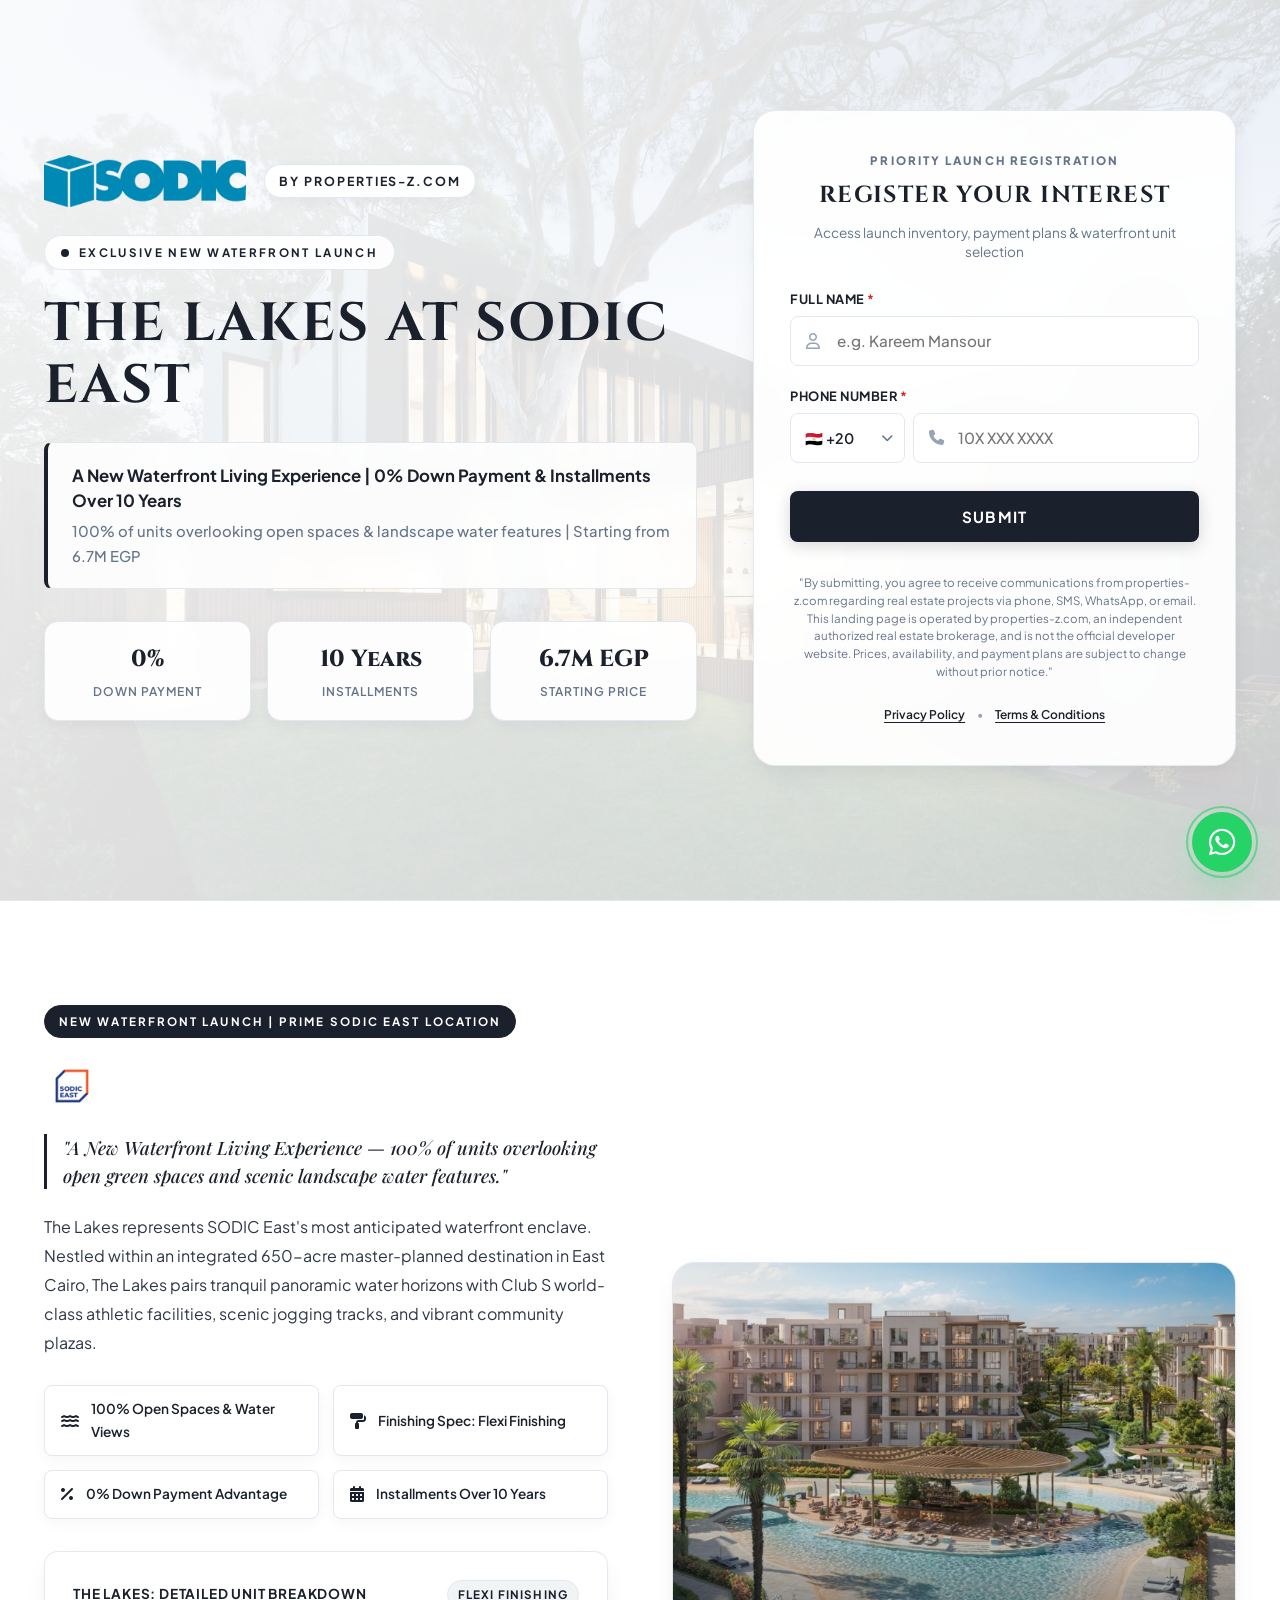
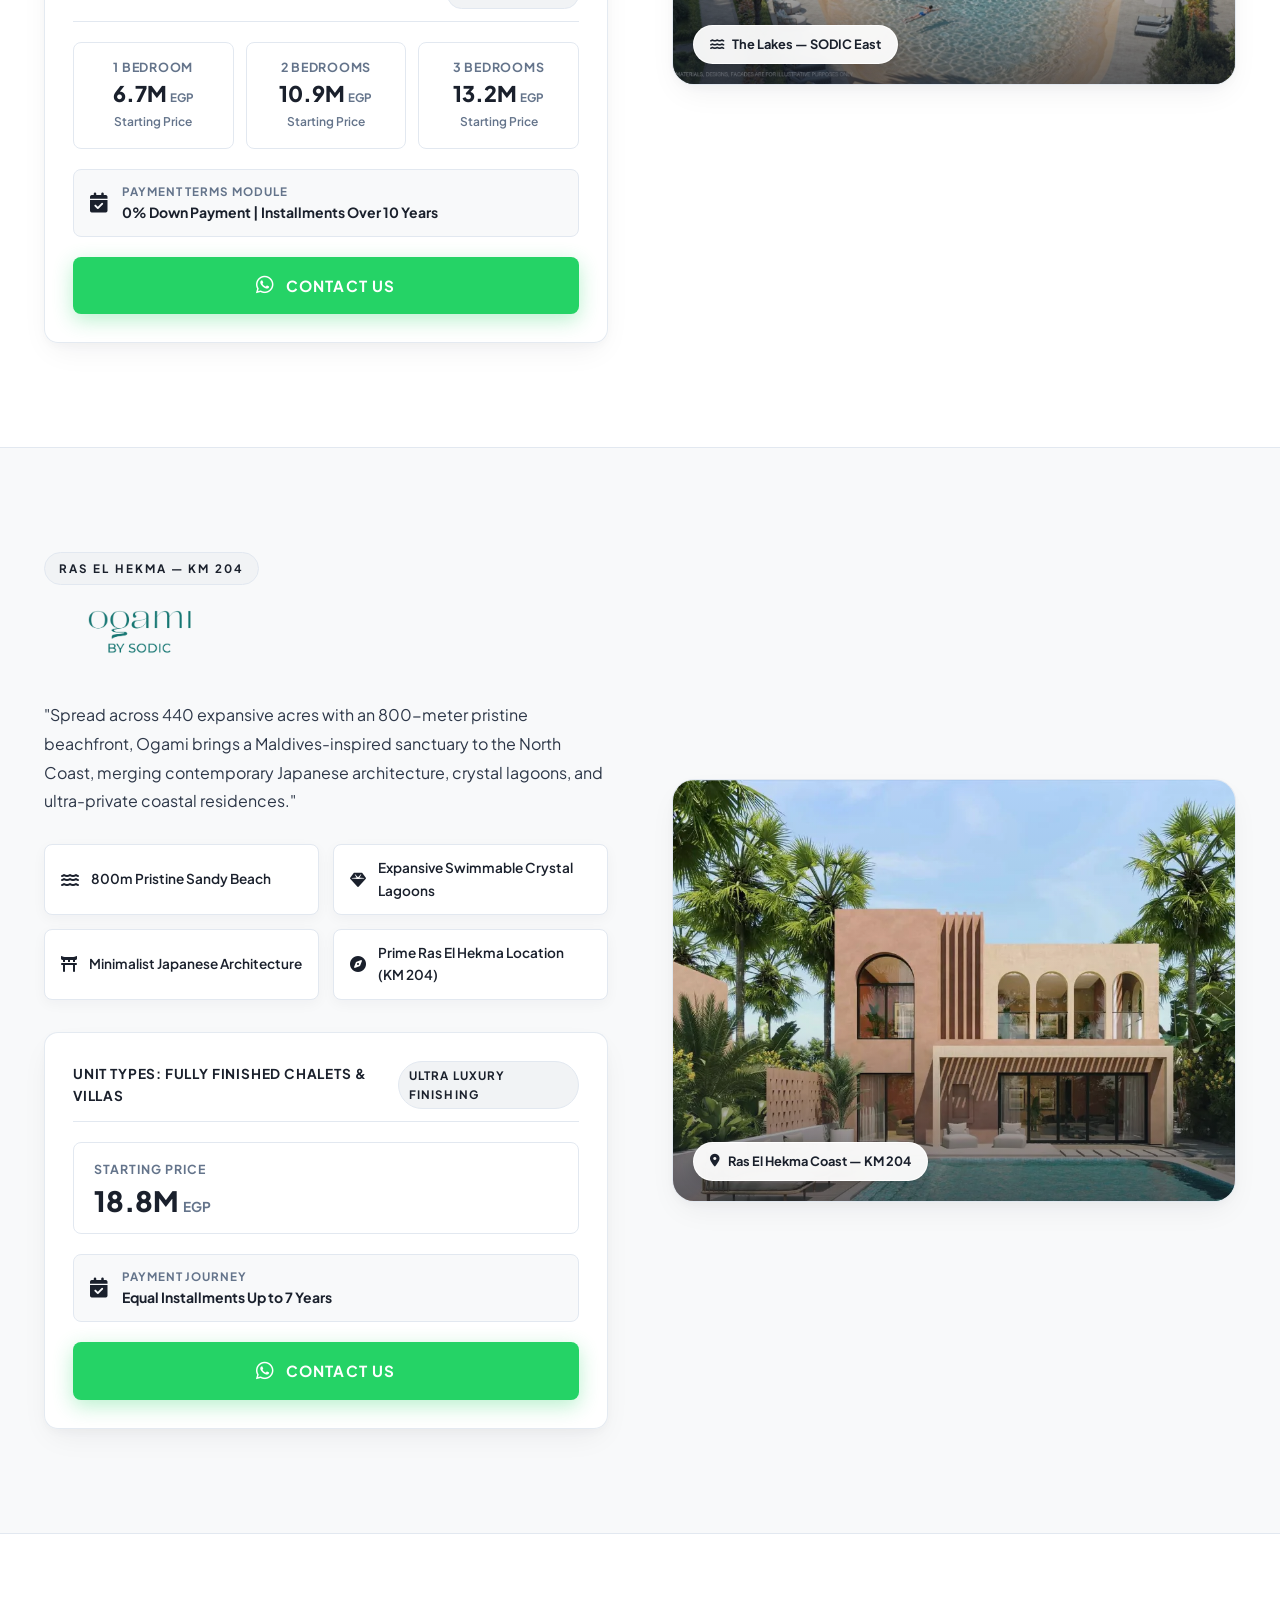
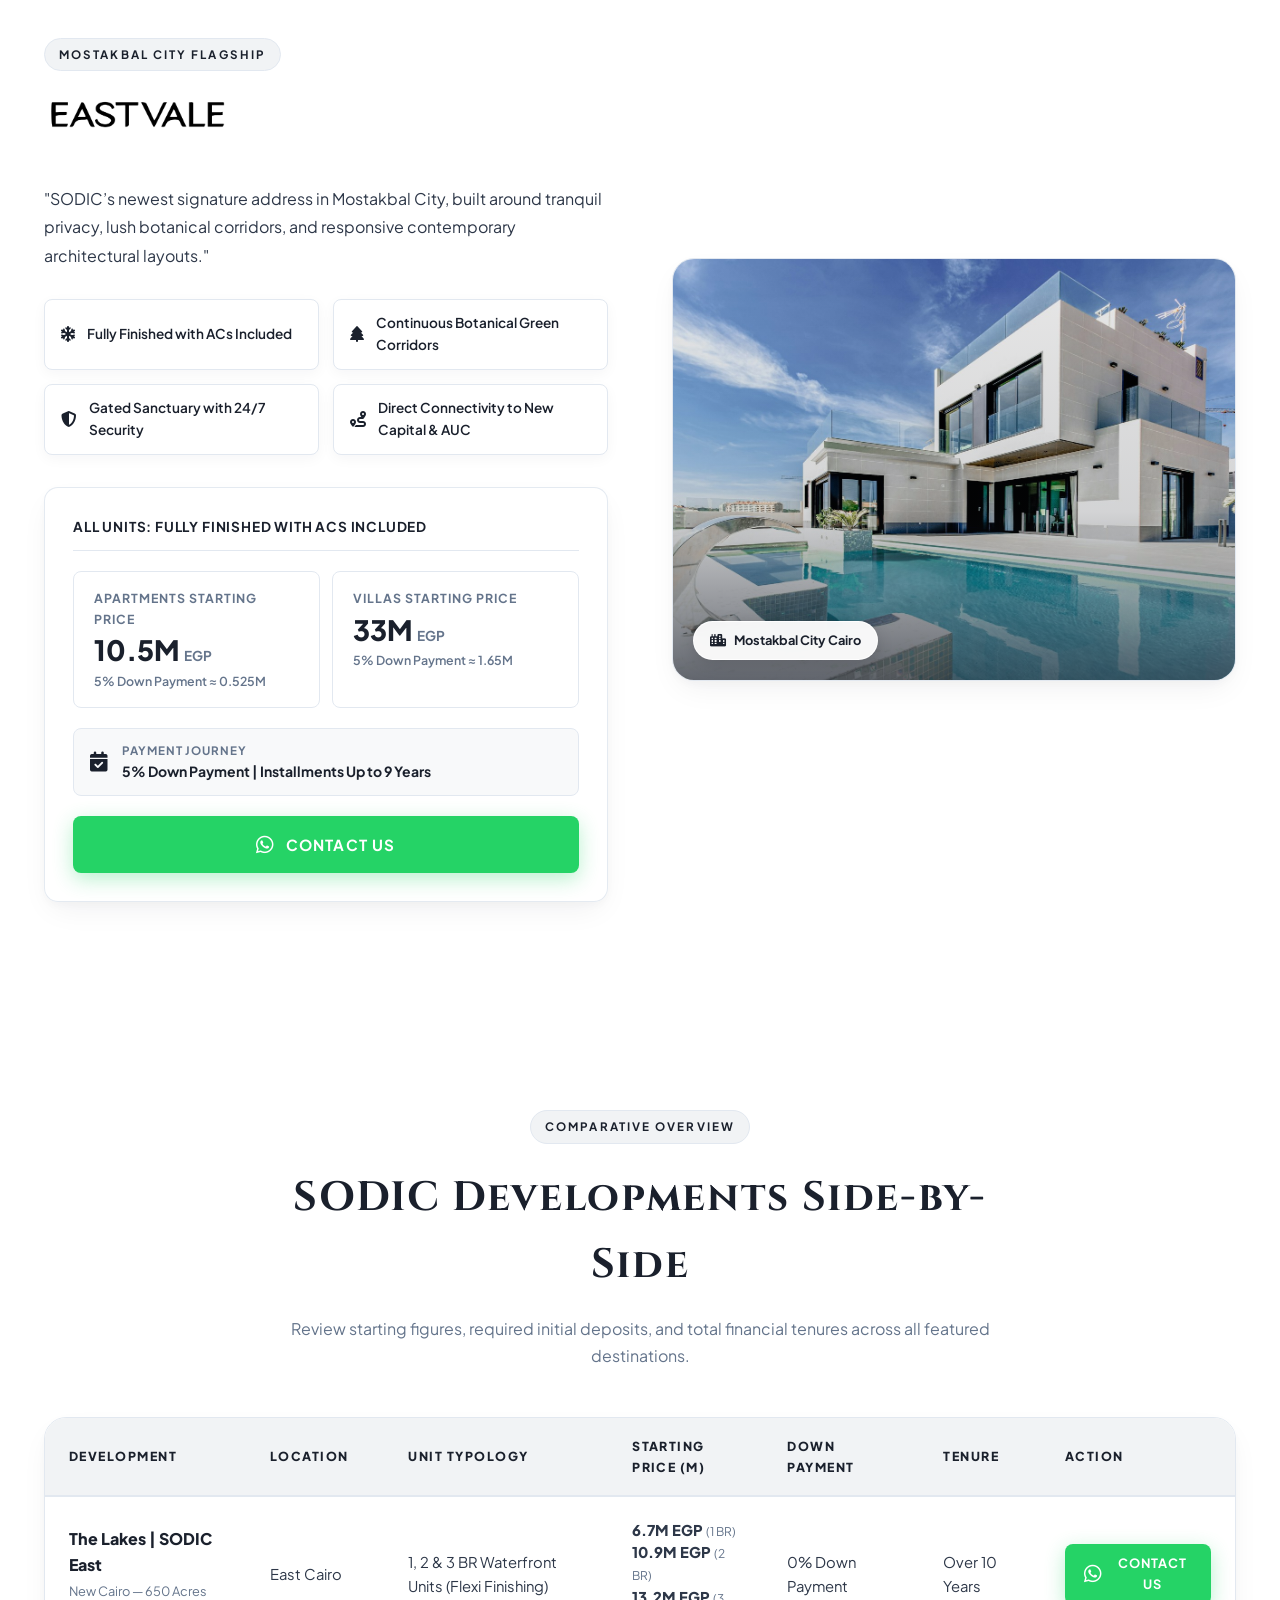
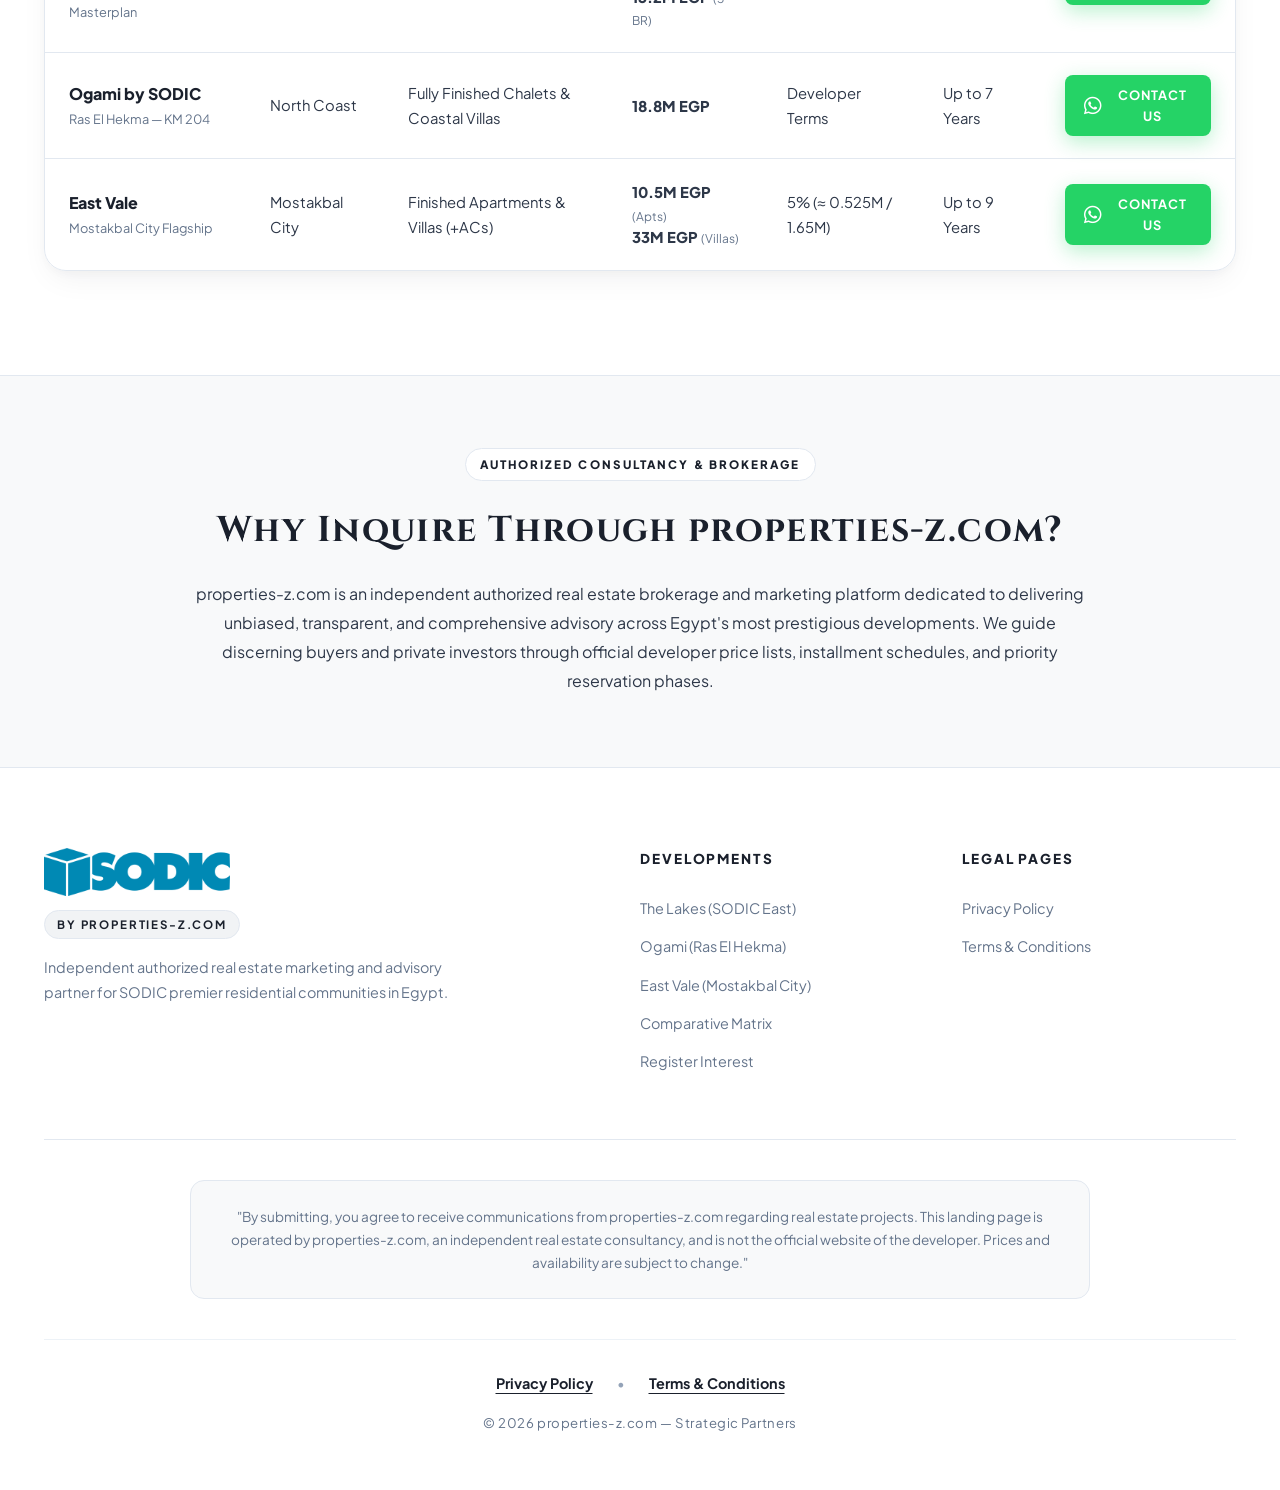
==== commit 00f584ef: "feat: unify conversion tracking with AW-17705943670/x9dFCPPh9bobEPaE7fpB for lead form and WhatsApp " ====
--- a/public/index.html
+++ b/public/index.html
@@ -17,25 +17,19 @@
     gtag('config', 'AW-17705943670');
   </script>
 
-  <!-- Event snippet for Submit lead form & WhatsApp conversion page -->
+  <!-- Event snippet for Outbound click WhatsApp conversion page
+  In your html page, add the snippet and call gtag_report_conversion when someone clicks on the chosen link or button. -->
   <script>
   function gtag_report_conversion(url) {
     var callback = function () {
-      if (typeof(url) != 'undefined' && url) {
+      if (typeof(url) != 'undefined') {
         window.location = url;
       }
     };
-    if (typeof gtag === 'function') {
-      gtag('event', 'conversion', {
-          'send_to': 'AW-17705943670',
-          'event_callback': callback
-      });
-      if (typeof(url) != 'undefined' && url) {
-        setTimeout(callback, 500);
-      }
-    } else {
-      callback();
-    }
+    gtag('event', 'conversion', {
+        'send_to': 'AW-17705943670/x9dFCPPh9bobEPaE7fpB',
+        'event_callback': callback
+    });
     return false;
   }
   </script>
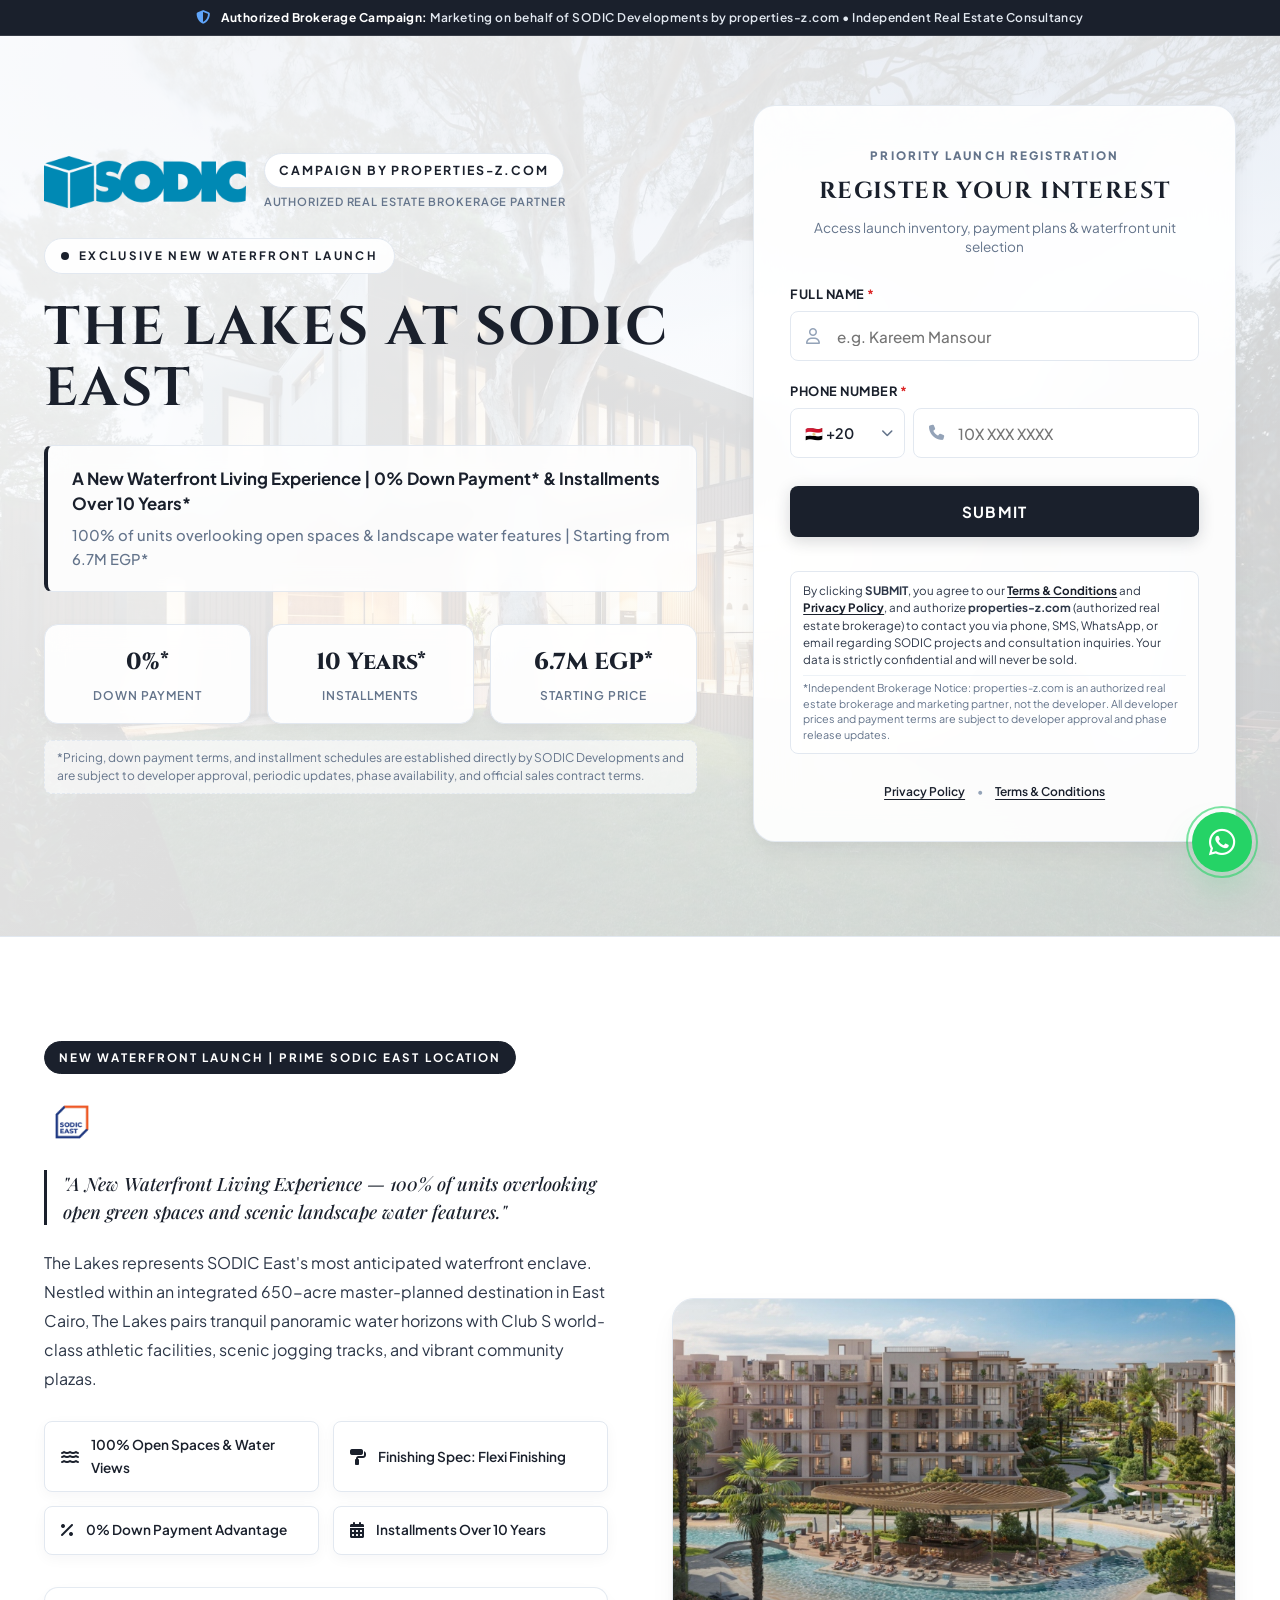
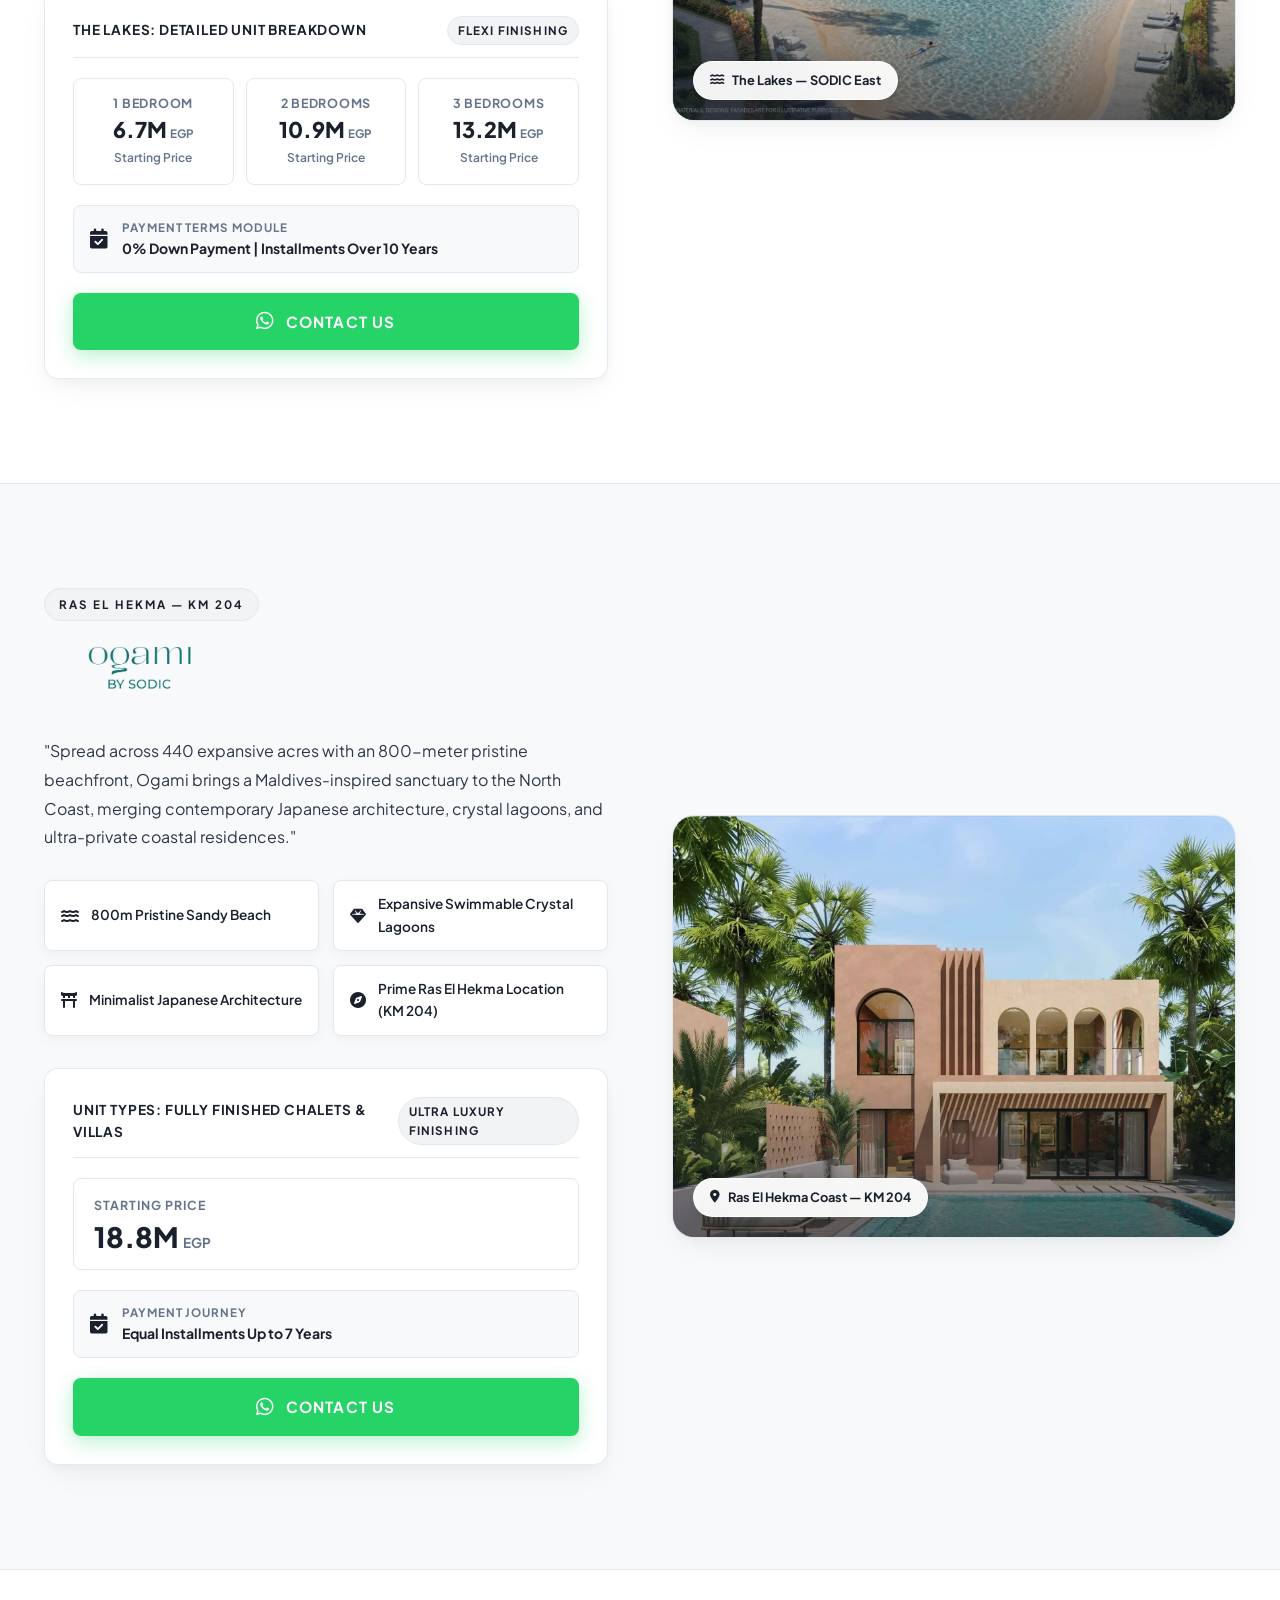
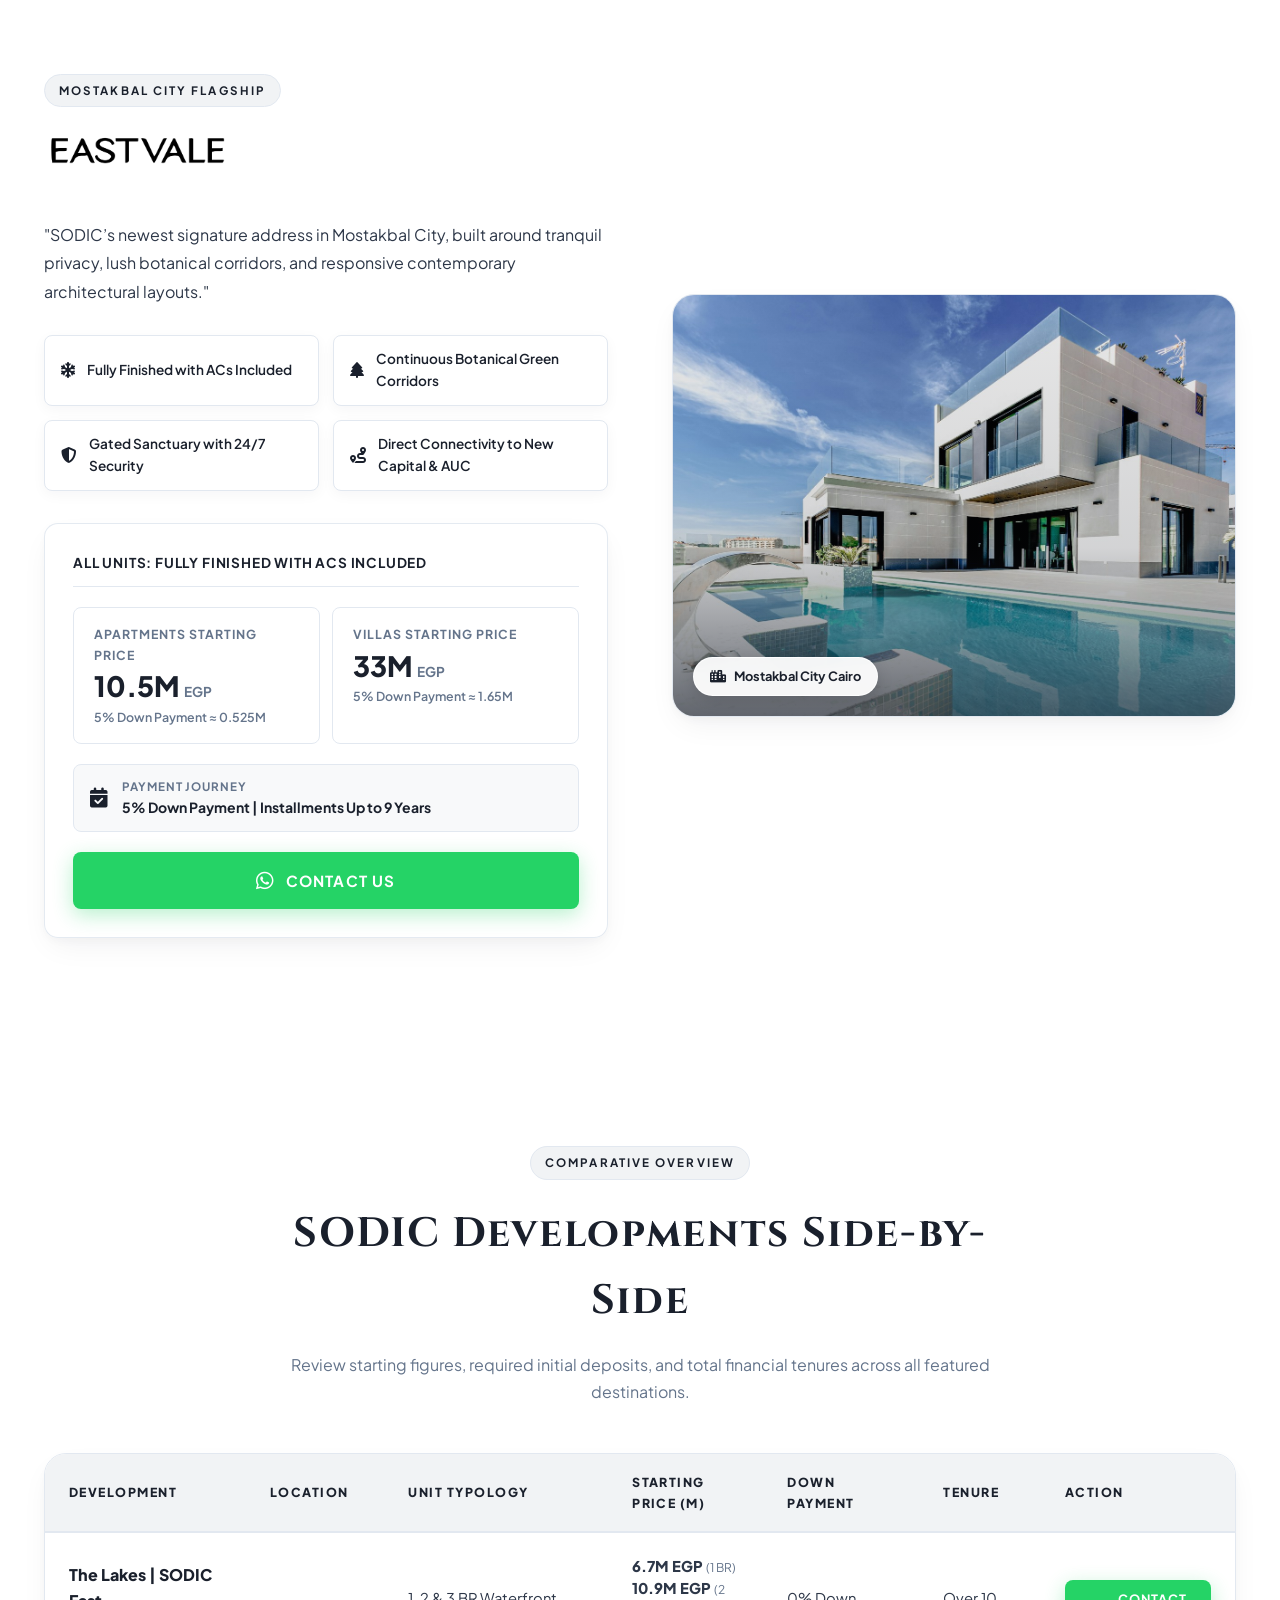
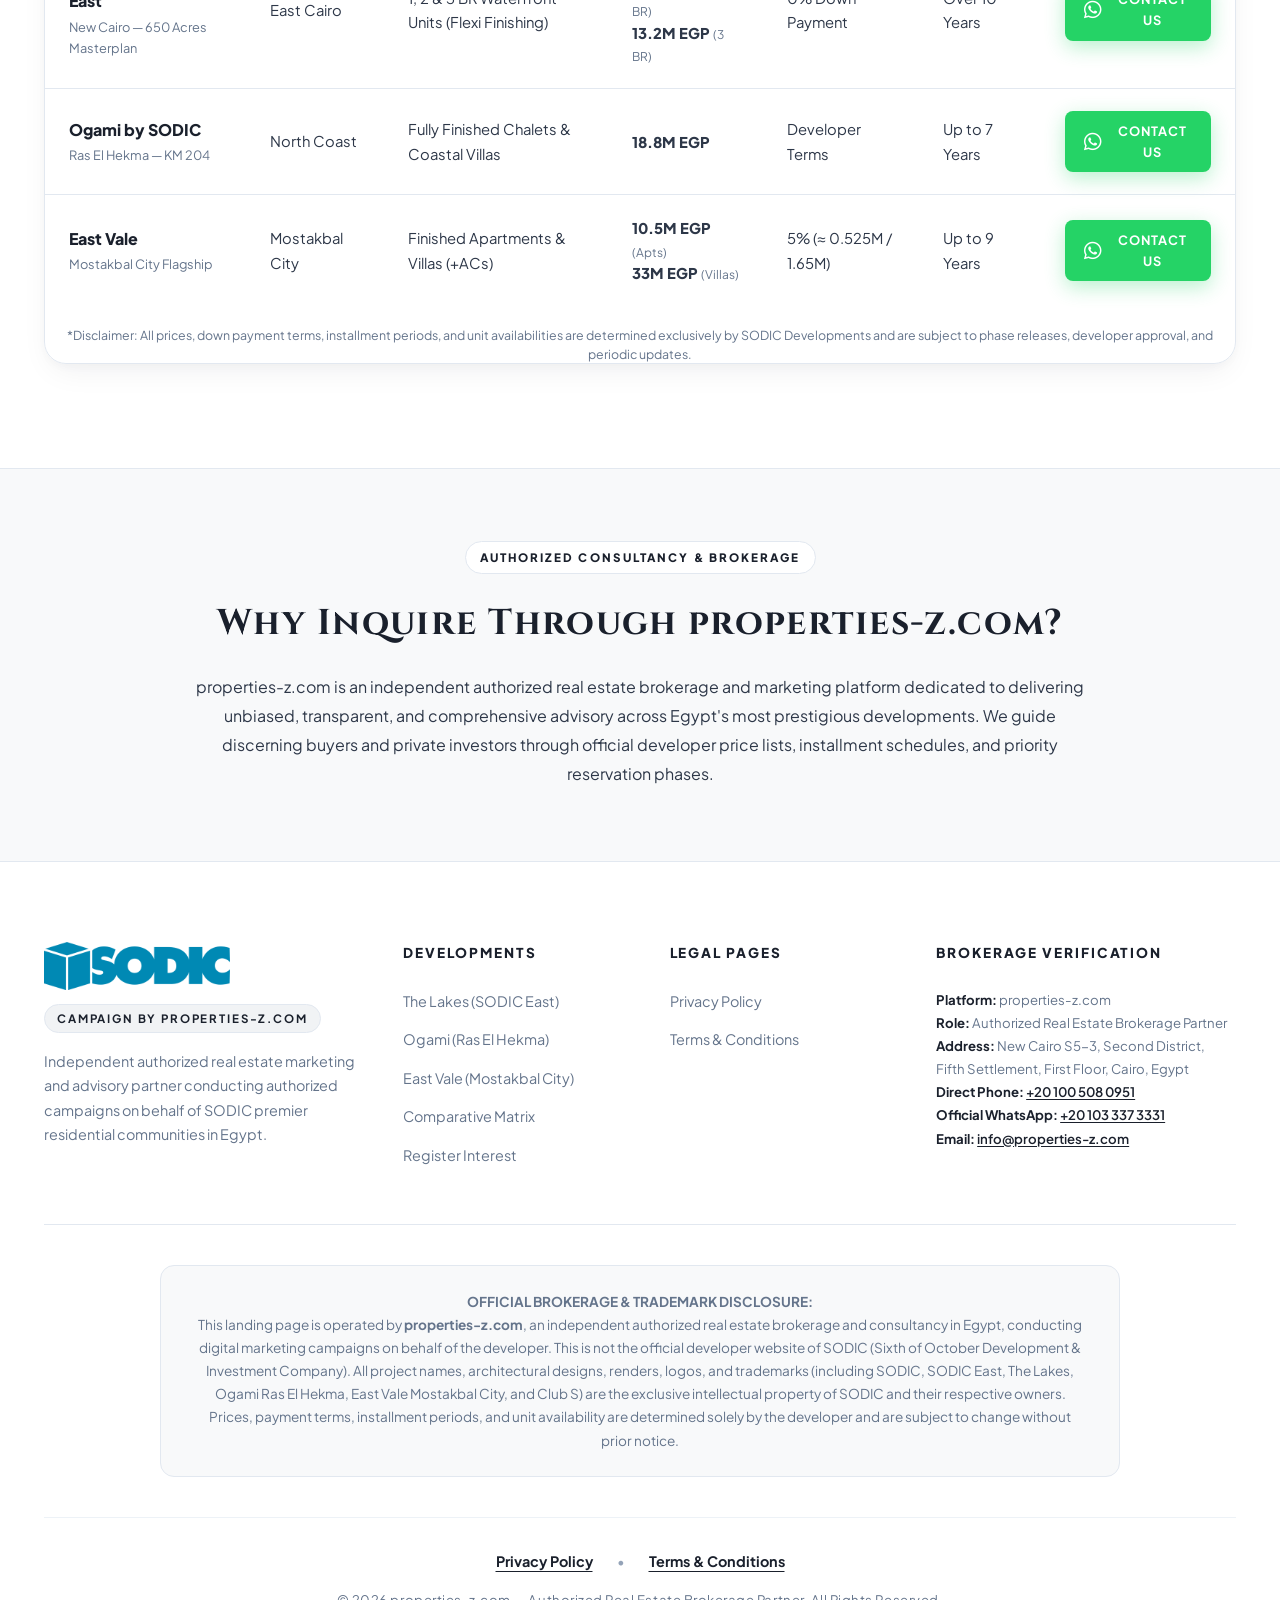
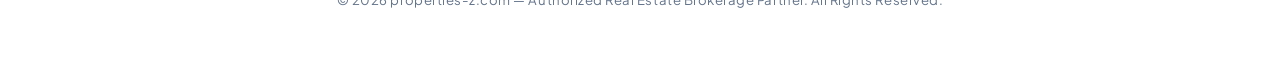
==== commit 393332d7: "feat: align landing page with Google Ads policies for official brokerage campaigns on behalf of deve" ====
--- a/public/index.html
+++ b/public/index.html
@@ -6,33 +6,7 @@
   <title>The Lakes at SODIC East &amp; Premier Portfolio | By properties-z.com</title>
   <meta name="description" content="Discover The Lakes at SODIC East: A new waterfront living experience with 0% down payment and 10 years installments. Plus Ogami Ras El Hekma and East Vale Mostakbal City. Presented by properties-z.com.">
 
-  <!-- Google tag (gtag.js) -->
-  <script async src="https://www.googletagmanager.com/gtag/js?id=AW-17705943670">
-  </script>
-  <script>
-    window.dataLayer = window.dataLayer || [];
-    function gtag(){dataLayer.push(arguments);}
-    gtag('js', new Date());
-
-    gtag('config', 'AW-17705943670');
-  </script>
-
-  <!-- Event snippet for Outbound click WhatsApp conversion page
-  In your html page, add the snippet and call gtag_report_conversion when someone clicks on the chosen link or button. -->
-  <script>
-  function gtag_report_conversion(url) {
-    var callback = function () {
-      if (typeof(url) != 'undefined') {
-        window.location = url;
-      }
-    };
-    gtag('event', 'conversion', {
-        'send_to': 'AW-17705943670/x9dFCPPh9bobEPaE7fpB',
-        'event_callback': callback
-    });
-    return false;
-  }
-  </script>
+  <!-- Google tag (gtag.js) / Analytics placeholder -->
   
   <!-- Favicon -->
   <link rel="icon" type="image/png" href="/images/sodic-logo.png">
@@ -49,6 +23,14 @@
   <link rel="stylesheet" href="css/styles.css">
 </head>
 <body>
+
+  <!-- ==========================================================================
+       BROKERAGE COMPLIANCE & AUTHORIZATION TOPBAR (GOOGLE ADS POLICY COMPLIANCE)
+       ========================================================================== -->
+  <div class="broker-compliance-topbar">
+    <i class="fa-solid fa-shield-halved"></i>
+    <span><strong>Authorized Brokerage Campaign:</strong> Marketing on behalf of SODIC Developments by properties-z.com &bull; Independent Real Estate Consultancy</span>
+  </div>
 
   <!-- ==========================================================================
        HERO SECTION & LEAD FORM (NEW LAUNCH FOCUS: THE LAKES AT SODIC EAST)
@@ -63,10 +45,13 @@
     <div class="container hero-grid">
       <!-- Left Column: Branding, Title & Strategic Narrative -->
       <div class="hero-content">
-        <!-- Top Branding: Official SODIC logo (Size XL) with 'By properties-z.com' -->
+        <!-- Top Branding: Official SODIC logo (Size XL) with Authorized Brokerage Partner Badge -->
         <div class="hero-branding">
-          <img src="/images/sodic-logo.png" alt="SODIC Egypt" class="hero-sodic-logo-xl" onerror="this.onerror=null; this.src='https://raw.githubusercontent.com/rahmasameh671-ai/sodic-new-3-10/main/public/images/sodic-logo.png';">
-          <span class="hero-subbadge">By properties-z.com</span>
+          <img src="/images/sodic-logo.png" alt="SODIC Developments" class="hero-sodic-logo-xl" onerror="this.onerror=null; this.src='https://raw.githubusercontent.com/rahmasameh671-ai/sodic-new-3-10/main/public/images/sodic-logo.png';">
+          <div class="hero-branding-meta">
+            <span class="hero-subbadge">Campaign By properties-z.com</span>
+            <span class="hero-partner-role">Authorized Real Estate Brokerage Partner</span>
+          </div>
         </div>
 
         <!-- Pre-title / Launch Badge -->
@@ -81,27 +66,30 @@
         <!-- Subtitle / Offer Highlight (Centered & Prominent) -->
         <div class="hero-subtitle-box">
           <div class="hero-subtitle-highlight">
-            A New Waterfront Living Experience | 0% Down Payment &amp; Installments Over 10 Years
+            A New Waterfront Living Experience | 0% Down Payment* &amp; Installments Over 10 Years*
           </div>
           <div class="hero-key-line">
-            100% of units overlooking open spaces &amp; landscape water features | Starting from 6.7M EGP
+            100% of units overlooking open spaces &amp; landscape water features | Starting from 6.7M EGP*
           </div>
         </div>
 
         <!-- Architectural Value Stats -->
         <div class="hero-stats-row">
           <div class="hero-stat-card">
-            <span class="hero-stat-number">0%</span>
+            <span class="hero-stat-number">0%*</span>
             <span class="hero-stat-label">Down Payment</span>
           </div>
           <div class="hero-stat-card">
-            <span class="hero-stat-number">10 Years</span>
+            <span class="hero-stat-number">10 Years*</span>
             <span class="hero-stat-label">Installments</span>
           </div>
           <div class="hero-stat-card">
-            <span class="hero-stat-number">6.7M EGP</span>
+            <span class="hero-stat-number">6.7M EGP*</span>
             <span class="hero-stat-label">Starting Price</span>
           </div>
+        </div>
+        <div class="hero-disclaimer-note">
+          *Pricing, down payment terms, and installment schedules are established directly by SODIC Developments and are subject to developer approval, periodic updates, phase availability, and official sales contract terms.
         </div>
       </div>
 
@@ -172,16 +160,19 @@
               SUBMIT
             </button>
 
-            <!-- Location A: Mandatory Brokerage Disclaimer -->
-            <p class="form-disclaimer">
-              "By submitting, you agree to receive communications from properties-z.com regarding real estate projects via phone, SMS, WhatsApp, or email. This landing page is operated by properties-z.com, an independent authorized real estate brokerage, and is not the official developer website. Prices, availability, and payment plans are subject to change without prior notice."
-            </p>
-
-            <!-- Location A: Legal Links to Standalone Clickable Pages -->
+            <!-- Location A: Mandatory Brokerage & Consent Disclaimer -->
+            <div class="form-consent-box">
+              <p class="form-disclaimer">
+                By clicking <strong>SUBMIT</strong>, you agree to our <a href="terms.html" target="_blank" class="form-legal-inline">Terms &amp; Conditions</a> and <a href="privacy.html" target="_blank" class="form-legal-inline">Privacy Policy</a>, and authorize <strong>properties-z.com</strong> (authorized real estate brokerage) to contact you via phone, SMS, WhatsApp, or email regarding SODIC projects and consultation inquiries. Your data is strictly confidential and will never be sold.
+              </p>
+              <p class="form-disclaimer-sub">
+                *Independent Brokerage Notice: properties-z.com is an authorized real estate brokerage and marketing partner, not the developer. All developer prices and payment terms are subject to developer approval and phase release updates.
+              </p>
+            </div>
             <div class="form-legal-links">
-              <a href="privacy.html" class="form-legal-link">Privacy Policy</a>
+              <a href="privacy.html" target="_blank" class="form-legal-link">Privacy Policy</a>
               <span style="color: var(--text-subtle);">&bull;</span>
-              <a href="terms.html" class="form-legal-link">Terms &amp; Conditions</a>
+              <a href="terms.html" target="_blank" class="form-legal-link">Terms &amp; Conditions</a>
             </div>
           </form>
         </div>
@@ -274,7 +265,7 @@
             </div>
 
             <!-- Solid WhatsApp Green CTA Button -->
-            <a href="https://wa.me/201033373331?text=Hello%2C%20I%20would%20like%20to%20inquire%20about%20The%20Lakes%20at%20SODIC%20East" target="_blank" class="btn btn-whatsapp btn-full" onclick="return gtag_report_conversion(this.href);">
+            <a href="https://wa.me/201033373331?text=Hello%2C%20I%20would%20like%20to%20inquire%20about%20The%20Lakes%20at%20SODIC%20East" target="_blank" class="btn btn-whatsapp btn-full">
               <i class="fa-brands fa-whatsapp"></i> CONTACT US
             </a>
           </div>
@@ -358,7 +349,7 @@
             </div>
 
             <!-- Solid WhatsApp Green CTA Button -->
-            <a href="https://wa.me/201033373331?text=Hello%2C%20I%20would%20like%20to%20inquire%20about%20Ogami%20by%20SODIC" target="_blank" class="btn btn-whatsapp btn-full" onclick="return gtag_report_conversion(this.href);">
+            <a href="https://wa.me/201033373331?text=Hello%2C%20I%20would%20like%20to%20inquire%20about%20Ogami%20by%20SODIC" target="_blank" class="btn btn-whatsapp btn-full">
               <i class="fa-brands fa-whatsapp"></i> CONTACT US
             </a>
           </div>
@@ -455,7 +446,7 @@
             </div>
 
             <!-- Solid WhatsApp Green CTA Button -->
-            <a href="https://wa.me/201033373331?text=Hello%2C%20I%20would%20like%20to%20inquire%20about%20East%20Vale%20Mostakbal%20City%20by%20SODIC" target="_blank" class="btn btn-whatsapp btn-full" onclick="return gtag_report_conversion(this.href);">
+            <a href="https://wa.me/201033373331?text=Hello%2C%20I%20would%20like%20to%20inquire%20about%20East%20Vale%20Mostakbal%20City%20by%20SODIC" target="_blank" class="btn btn-whatsapp btn-full">
               <i class="fa-brands fa-whatsapp"></i> CONTACT US
             </a>
           </div>
@@ -521,7 +512,7 @@
               <td>0% Down Payment</td>
               <td>Over 10 Years</td>
               <td>
-                <a href="https://wa.me/201033373331?text=Hello%2C%20I%20would%20like%20to%20inquire%20about%20The%20Lakes%20at%20SODIC%20East" target="_blank" class="btn btn-whatsapp" style="padding: 0.6rem 1.2rem; font-size: 0.8rem;" onclick="return gtag_report_conversion(this.href);">
+                <a href="https://wa.me/201033373331?text=Hello%2C%20I%20would%20like%20to%20inquire%20about%20The%20Lakes%20at%20SODIC%20East" target="_blank" class="btn btn-whatsapp" style="padding: 0.6rem 1.2rem; font-size: 0.8rem;">
                   <i class="fa-brands fa-whatsapp"></i> CONTACT US
                 </a>
               </td>
@@ -537,7 +528,7 @@
               <td>Developer Terms</td>
               <td>Up to 7 Years</td>
               <td>
-                <a href="https://wa.me/201033373331?text=Hello%2C%20I%20would%20like%20to%20inquire%20about%20Ogami%20by%20SODIC" target="_blank" class="btn btn-whatsapp" style="padding: 0.6rem 1.2rem; font-size: 0.8rem;" onclick="return gtag_report_conversion(this.href);">
+                <a href="https://wa.me/201033373331?text=Hello%2C%20I%20would%20like%20to%20inquire%20about%20Ogami%20by%20SODIC" target="_blank" class="btn btn-whatsapp" style="padding: 0.6rem 1.2rem; font-size: 0.8rem;">
                   <i class="fa-brands fa-whatsapp"></i> CONTACT US
                 </a>
               </td>
@@ -556,13 +547,16 @@
               <td>5% (&asymp; 0.525M / 1.65M)</td>
               <td>Up to 9 Years</td>
               <td>
-                <a href="https://wa.me/201033373331?text=Hello%2C%20I%20would%20like%20to%20inquire%20about%20East%20Vale%20Mostakbal%20City%20by%20SODIC" target="_blank" class="btn btn-whatsapp" style="padding: 0.6rem 1.2rem; font-size: 0.8rem;" onclick="return gtag_report_conversion(this.href);">
+                <a href="https://wa.me/201033373331?text=Hello%2C%20I%20would%20like%20to%20inquire%20about%20East%20Vale%20Mostakbal%20City%20by%20SODIC" target="_blank" class="btn btn-whatsapp" style="padding: 0.6rem 1.2rem; font-size: 0.8rem;">
                   <i class="fa-brands fa-whatsapp"></i> CONTACT US
                 </a>
               </td>
             </tr>
           </tbody>
         </table>
+        <p style="font-size: 0.775rem; color: var(--text-muted); text-align: center; margin-top: 1.25rem; line-height: 1.5;">
+          *Disclaimer: All prices, down payment terms, installment periods, and unit availabilities are determined exclusively by SODIC Developments and are subject to phase releases, developer approval, and periodic updates.
+        </p>
       </div>
     </div>
   </section>
@@ -591,11 +585,11 @@
         <!-- Brand Column -->
         <div class="footer-brand-col">
           <div>
-            <img src="/images/sodic-logo.png" alt="SODIC" class="footer-sodic-logo" onerror="this.onerror=null; this.src='https://raw.githubusercontent.com/rahmasameh671-ai/sodic-new-3-10/main/public/images/sodic-logo.png';">
-            <span class="footer-subbadge">By properties-z.com</span>
+            <img src="/images/sodic-logo.png" alt="SODIC Developments" class="footer-sodic-logo" onerror="this.onerror=null; this.src='https://raw.githubusercontent.com/rahmasameh671-ai/sodic-new-3-10/main/public/images/sodic-logo.png';">
+            <span class="footer-subbadge">Campaign By properties-z.com</span>
           </div>
           <p class="footer-desc">
-            Independent authorized real estate marketing and advisory partner for SODIC premier residential communities in Egypt.
+            Independent authorized real estate marketing and advisory partner conducting authorized campaigns on behalf of SODIC premier residential communities in Egypt.
           </p>
         </div>
 
@@ -615,17 +609,31 @@
         <div>
           <h4 class="footer-col-title">Legal Pages</h4>
           <ul class="footer-links-list">
-            <li><a href="privacy.html" class="footer-link">Privacy Policy</a></li>
-            <li><a href="terms.html" class="footer-link">Terms &amp; Conditions</a></li>
+            <li><a href="privacy.html" target="_blank" class="footer-link">Privacy Policy</a></li>
+            <li><a href="terms.html" target="_blank" class="footer-link">Terms &amp; Conditions</a></li>
           </ul>
         </div>
-      </div>
-
-      <!-- Mandatory Disclaimer (Location B) as specified by USER -->
+
+        <!-- Corporate Brokerage & Contact Verification (Google Ads Policy Compliance) -->
+        <div class="footer-contact-col">
+          <h4 class="footer-col-title">Brokerage Verification</h4>
+          <p class="footer-compliance-text">
+            <strong>Platform:</strong> properties-z.com<br>
+            <strong>Role:</strong> Authorized Real Estate Brokerage Partner<br>
+            <strong>Address:</strong> New Cairo S5-3, Second District, Fifth Settlement, First Floor, Cairo, Egypt<br>
+            <strong>Direct Phone:</strong> <a href="tel:+201005080951" class="footer-contact-link">+20 100 508 0951</a><br>
+            <strong>Official WhatsApp:</strong> <a href="https://wa.me/201033373331" target="_blank" rel="noopener" class="footer-contact-link">+20 103 337 3331</a><br>
+            <strong>Email:</strong> <a href="mailto:info@properties-z.com" class="footer-contact-link">info@properties-z.com</a>
+          </p>
+        </div>
+      </div>
+
+      <!-- Mandatory Google Ads Compliance & Trademark Disclaimer -->
       <div class="footer-disclosures-block">
-        <div class="disclosure-notice-box" style="text-align: center; max-width: 900px; margin: 0 auto;">
+        <div class="disclosure-notice-box" style="text-align: center; max-width: 960px; margin: 0 auto;">
           <p class="disclosure-text">
-            "By submitting, you agree to receive communications from properties-z.com regarding real estate projects. This landing page is operated by properties-z.com, an independent real estate consultancy, and is not the official website of the developer. Prices and availability are subject to change."
+            <strong>OFFICIAL BROKERAGE &amp; TRADEMARK DISCLOSURE:</strong><br>
+            This landing page is operated by <strong>properties-z.com</strong>, an independent authorized real estate brokerage and consultancy in Egypt, conducting digital marketing campaigns on behalf of the developer. This is not the official developer website of SODIC (Sixth of October Development &amp; Investment Company). All project names, architectural designs, renders, logos, and trademarks (including SODIC, SODIC East, The Lakes, Ogami Ras El Hekma, East Vale Mostakbal City, and Club S) are the exclusive intellectual property of SODIC and their respective owners. Prices, payment terms, installment periods, and unit availability are determined solely by the developer and are subject to change without prior notice.
           </p>
         </div>
       </div>
@@ -633,12 +641,12 @@
       <!-- Legal Links & Signature (Location B) - Centered at Absolute Bottom -->
       <div class="footer-bottom-bar">
         <div class="footer-legal-centered">
-          <a href="privacy.html">Privacy Policy</a>
+          <a href="privacy.html" target="_blank">Privacy Policy</a>
           <span style="color: var(--text-subtle);">&bull;</span>
-          <a href="terms.html">Terms &amp; Conditions</a>
+          <a href="terms.html" target="_blank">Terms &amp; Conditions</a>
         </div>
         <div class="footer-copyright">
-          &copy; 2026 properties-z.com &mdash; Strategic Partners
+          &copy; 2026 properties-z.com &mdash; Authorized Real Estate Brokerage Partner. All Rights Reserved.
         </div>
       </div>
     </div>
@@ -648,7 +656,7 @@
        9. FLOATING CORNER BUTTON (ROUND ICON-ONLY WHATSAPP TO +201033373331)
        ========================================================================== -->
   <div class="floating-actions-container">
-    <a href="https://wa.me/201033373331?text=Hello%2C%20I%20would%20like%20to%20inquire%20about%20SODIC%20Developments" target="_blank" class="floating-whatsapp-btn" title="Chat on WhatsApp (+201033373331)" aria-label="Chat on WhatsApp (+201033373331)" onclick="return gtag_report_conversion(this.href);">
+    <a href="https://wa.me/201033373331?text=Hello%2C%20I%20would%20like%20to%20inquire%20about%20SODIC%20Developments" target="_blank" class="floating-whatsapp-btn" title="Chat on WhatsApp (+201033373331)" aria-label="Chat on WhatsApp (+201033373331)">
       <i class="fa-brands fa-whatsapp"></i>
     </a>
   </div>
--- a/public/css/styles.css
+++ b/public/css/styles.css
@@ -235,6 +235,43 @@
 
 .btn-whatsapp i {
   font-size: 1.25rem;
+}
+
+/* ==========================================================================
+   0. BROKERAGE COMPLIANCE TOPBAR (GOOGLE ADS POLICY COMPLIANCE)
+   ========================================================================== */
+.broker-compliance-topbar {
+  background-color: var(--text-charcoal-primary);
+  color: #E2E8F0;
+  font-size: 0.75rem;
+  font-weight: 600;
+  letter-spacing: 0.04em;
+  padding: 0.55rem 1.25rem;
+  text-align: center;
+  position: relative;
+  z-index: 100;
+  border-bottom: 1px solid rgba(255, 255, 255, 0.12);
+  display: flex;
+  align-items: center;
+  justify-content: center;
+  gap: 10px;
+  line-height: 1.45;
+}
+
+.broker-compliance-topbar i {
+  color: #60A5FA;
+  font-size: 0.85rem;
+}
+
+.broker-compliance-topbar strong {
+  color: #FFFFFF;
+}
+
+.broker-compliance-topbar a {
+  color: #93C5FD;
+  text-decoration: underline;
+  text-underline-offset: 3px;
+  margin-left: 6px;
 }
 
 /* ==========================================================================
@@ -416,6 +453,12 @@
   object-fit: contain;
 }
 
+.hero-branding-meta {
+  display: flex;
+  flex-direction: column;
+  gap: 4px;
+}
+
 .hero-subbadge {
   font-size: 0.775rem;
   font-weight: 700;
@@ -427,6 +470,16 @@
   padding: 6px 14px;
   border-radius: var(--radius-full);
   box-shadow: var(--shadow-subtle);
+  display: inline-block;
+  width: fit-content;
+}
+
+.hero-partner-role {
+  font-size: 0.7rem;
+  font-weight: 600;
+  letter-spacing: 0.08em;
+  text-transform: uppercase;
+  color: var(--text-muted);
 }
 
 .hero-launch-badge {
@@ -537,6 +590,17 @@
   text-transform: uppercase;
   letter-spacing: 0.08em;
   color: var(--text-muted);
+}
+
+.hero-disclaimer-note {
+  font-size: 0.75rem;
+  color: var(--text-muted);
+  line-height: 1.5;
+  margin-top: 1rem;
+  padding: 8px 12px;
+  background-color: rgba(255, 255, 255, 0.6);
+  border-radius: var(--radius-sm);
+  border: 1px dashed var(--border-cool);
 }
 
 /* Right Column: Frosted Glass Lead Capture Form */
@@ -704,13 +768,41 @@
   padding-left: 44px;
 }
 
-/* Mandatory Location A Brokerage Disclaimer */
+/* Mandatory Location A Brokerage & Consent Disclaimer */
+.form-consent-box {
+  margin-top: 0.85rem;
+  text-align: left;
+  background-color: rgba(255, 255, 255, 0.7);
+  padding: 10px 12px;
+  border-radius: var(--radius-sm);
+  border: 1px solid var(--border-cool);
+}
+
 .form-disclaimer {
-  font-size: 0.72rem;
-  line-height: 1.55;
-  color: var(--text-muted);
-  text-align: center;
-  margin-top: 0.75rem;
+  font-size: 0.725rem;
+  line-height: 1.5;
+  color: var(--text-charcoal-secondary);
+  margin-bottom: 0.4rem;
+}
+
+.form-legal-inline {
+  color: var(--text-charcoal-primary);
+  font-weight: 700;
+  text-decoration: underline;
+  text-underline-offset: 2px;
+}
+
+.form-legal-inline:hover {
+  color: #000000;
+}
+
+.form-disclaimer-sub {
+  font-size: 0.675rem;
+  line-height: 1.45;
+  color: var(--text-muted);
+  border-top: 1px solid var(--border-cool-subtle);
+  padding-top: 4px;
+  margin-top: 4px;
 }
 
 /* Location A Standalone Clickable Legal Links */
@@ -719,7 +811,7 @@
   align-items: center;
   justify-content: center;
   gap: 12px;
-  margin-top: 0.25rem;
+  margin-top: 0.5rem;
   font-size: 0.75rem;
 }
 
@@ -1279,9 +1371,31 @@
 
 .footer-top-grid {
   display: grid;
-  grid-template-columns: 2fr 1fr 1fr;
-  gap: 48px;
-  margin-bottom: 4rem;
+  grid-template-columns: 1.4fr 1fr 1fr 1.3fr;
+  gap: 36px;
+  margin-bottom: 3.5rem;
+}
+
+.footer-compliance-text {
+  font-size: 0.825rem;
+  color: var(--text-muted);
+  line-height: 1.75;
+}
+
+.footer-compliance-text strong {
+  color: var(--text-charcoal-primary);
+}
+
+.footer-contact-link {
+  color: var(--text-charcoal-primary);
+  text-decoration: underline;
+  text-underline-offset: 2px;
+  font-weight: 600;
+  transition: var(--transition-fast);
+}
+
+.footer-contact-link:hover {
+  color: #000000;
 }
 
 .footer-brand-col {
@@ -1662,3 +1776,16 @@
     max-width: none;
   }
 }
+
+@media (max-width: 600px) {
+  .footer-top-grid {
+    grid-template-columns: 1fr;
+    gap: 28px;
+  }
+  .broker-compliance-topbar {
+    font-size: 0.68rem;
+    padding: 0.5rem 0.75rem;
+    flex-wrap: wrap;
+    line-height: 1.4;
+  }
+}
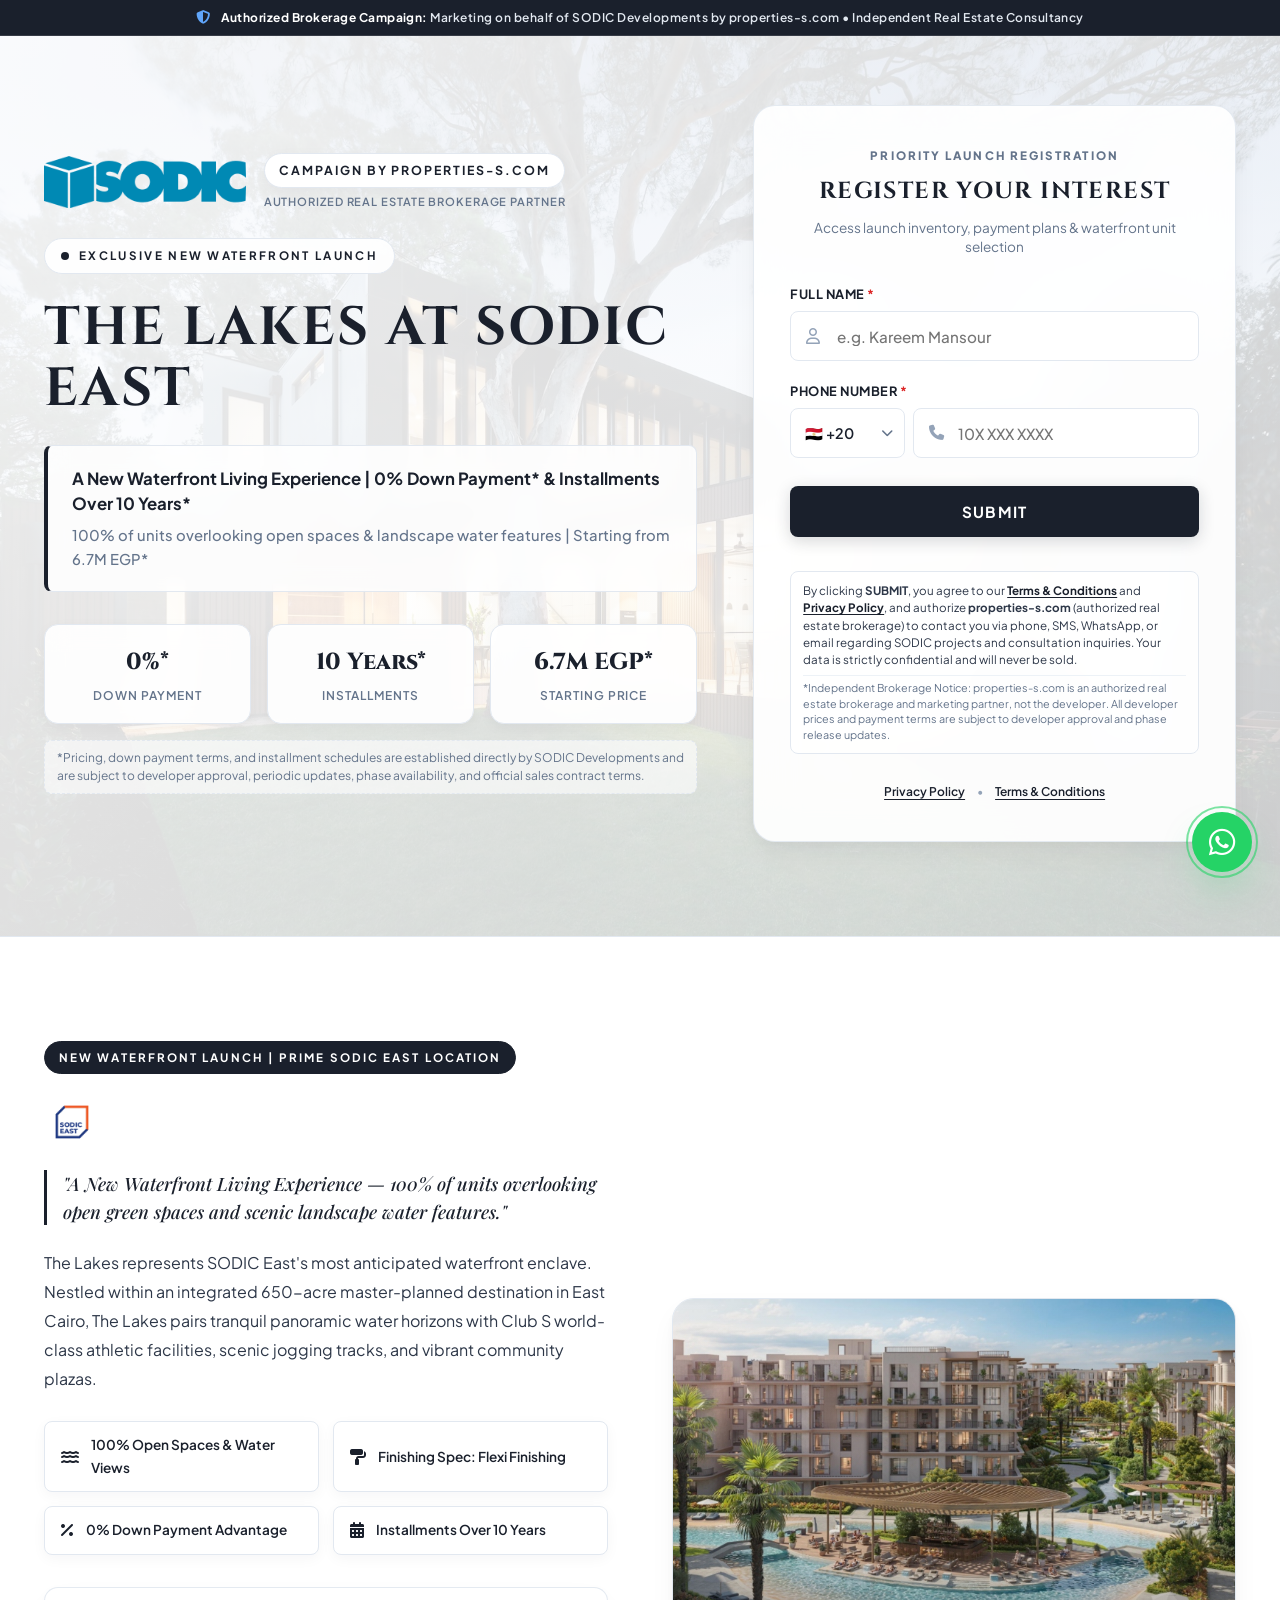
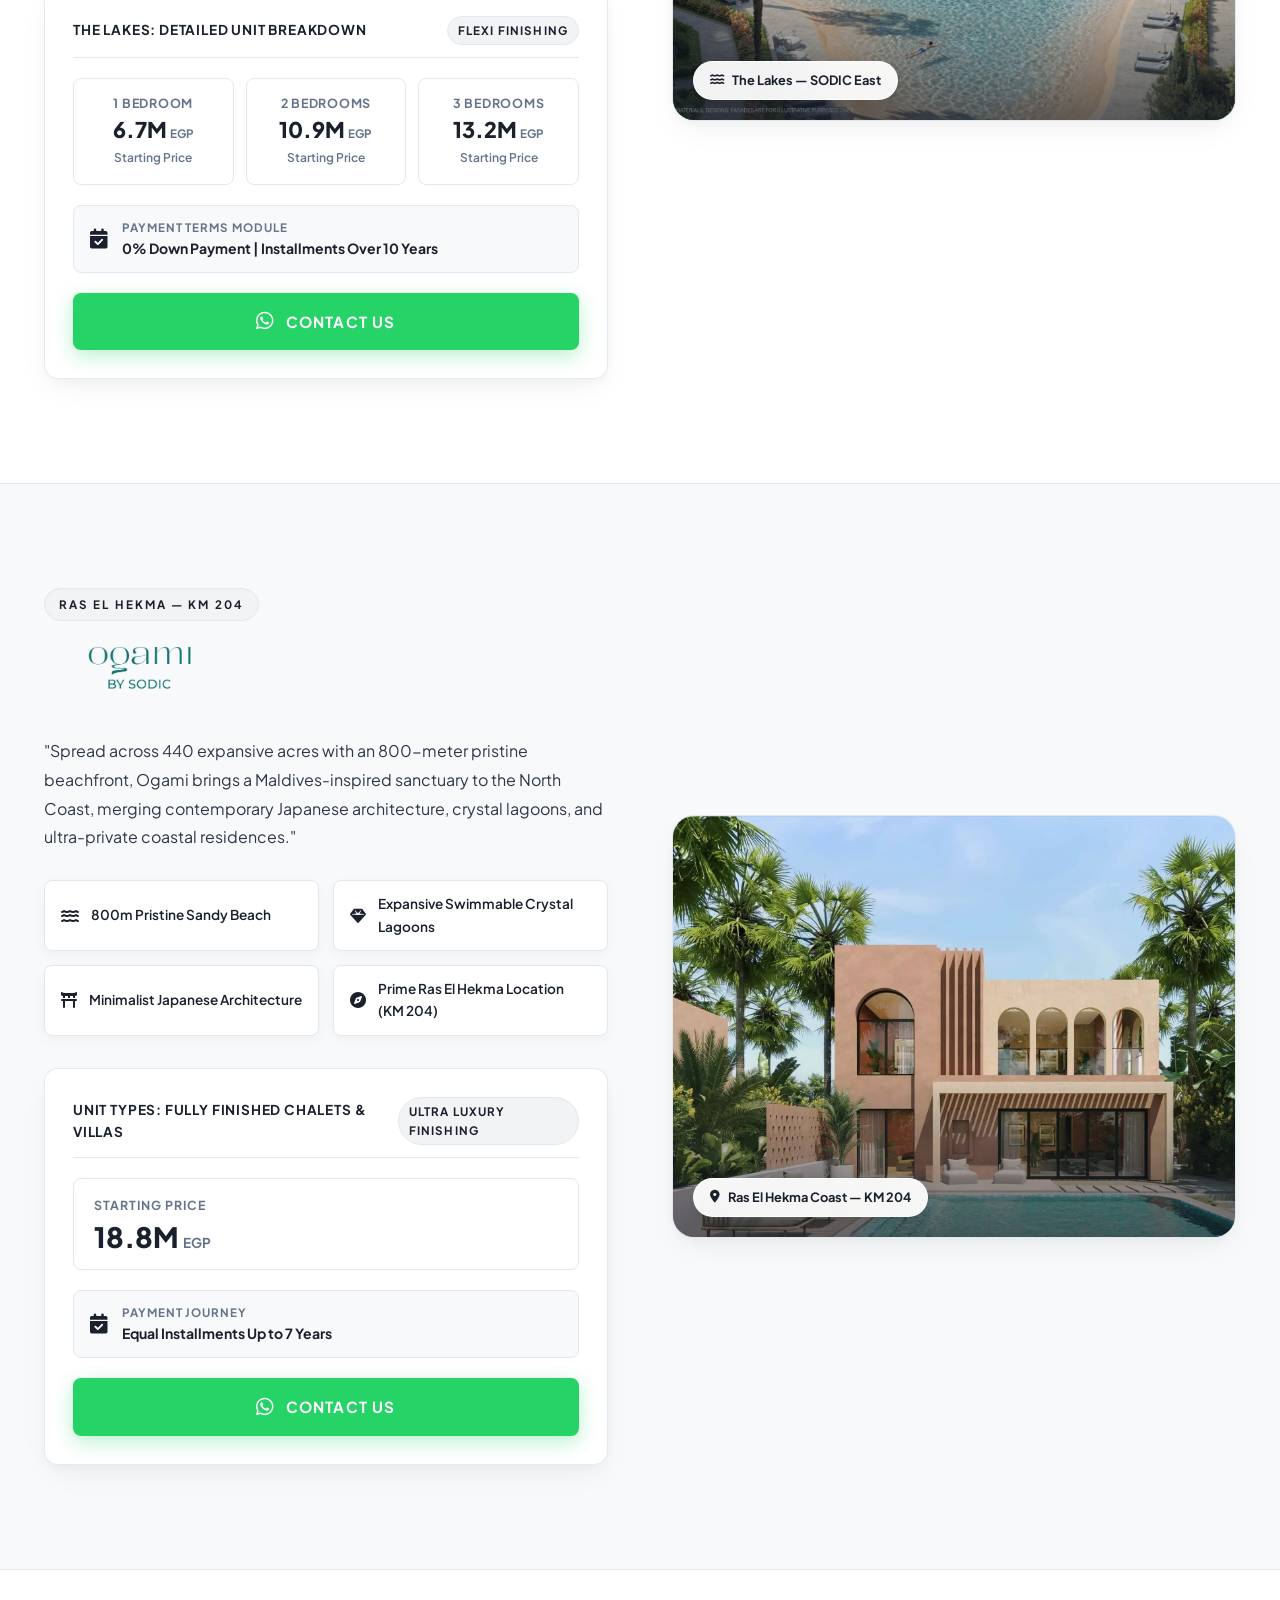
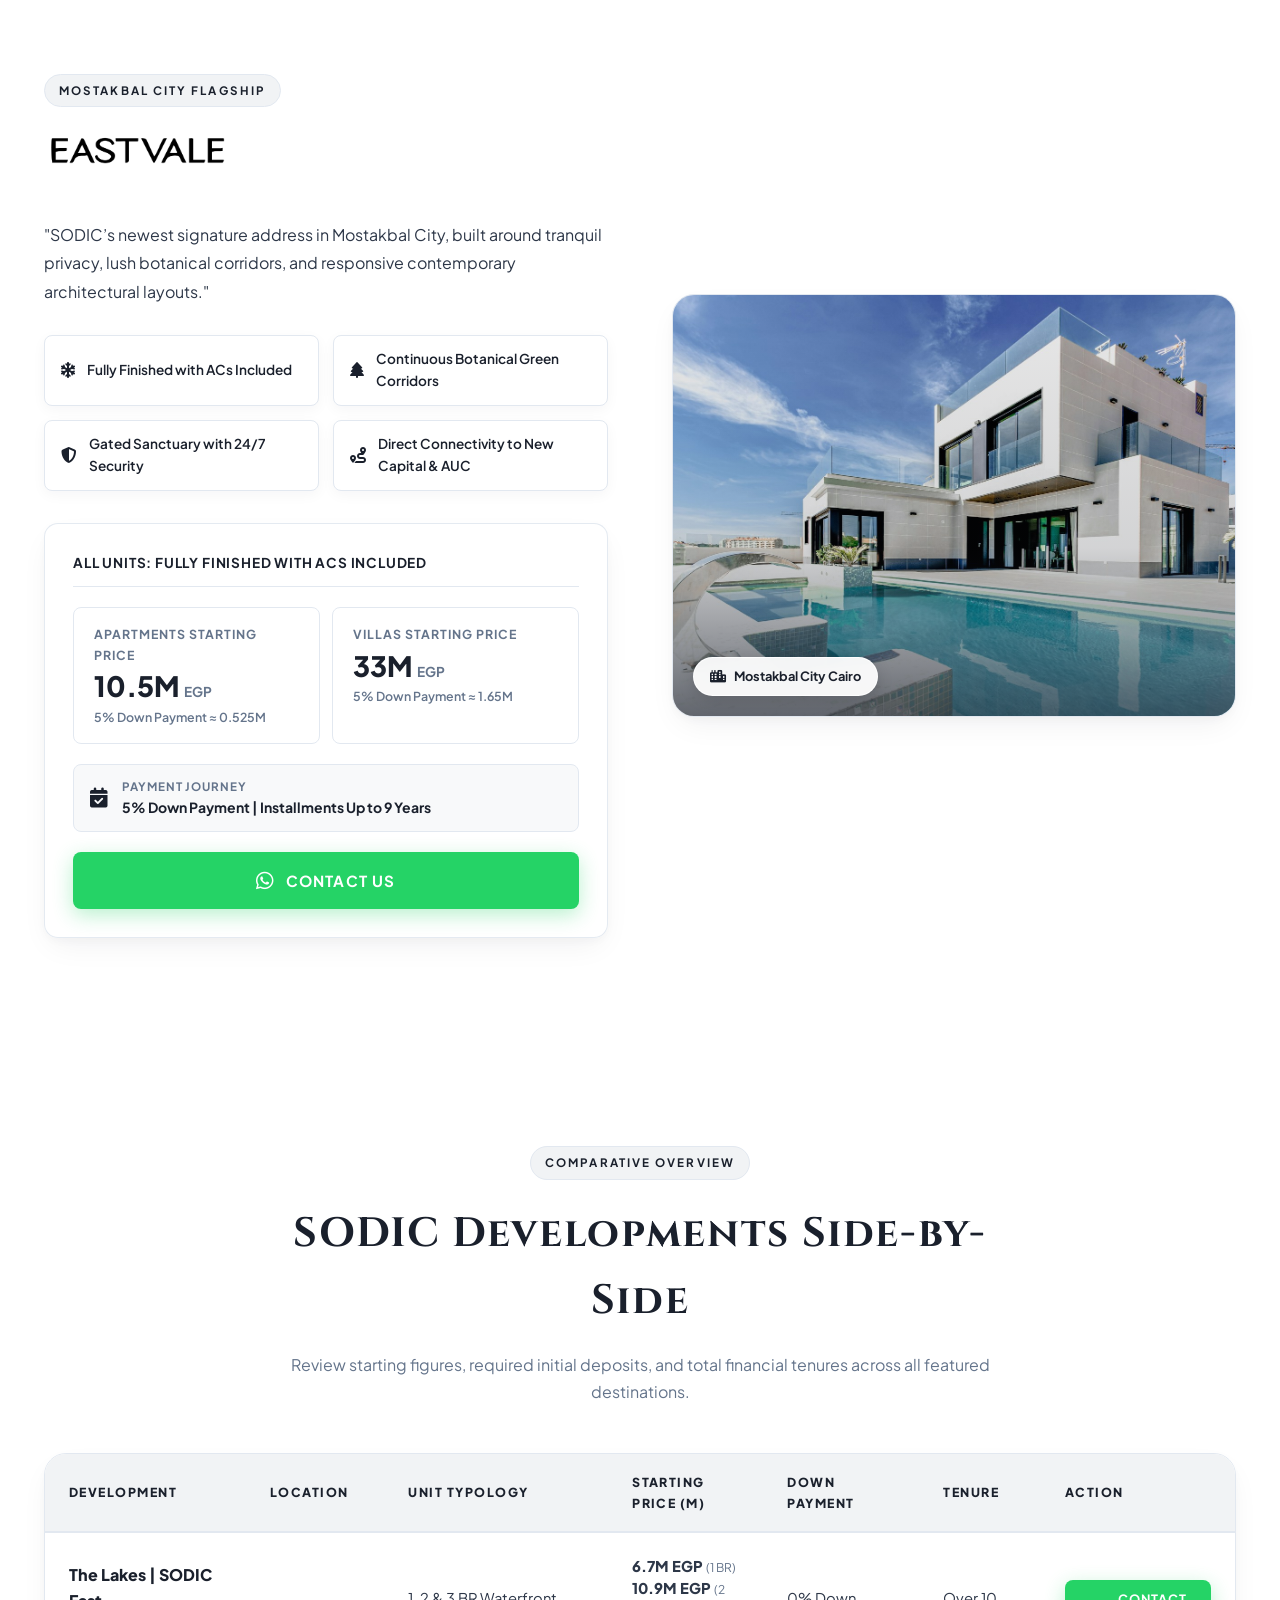
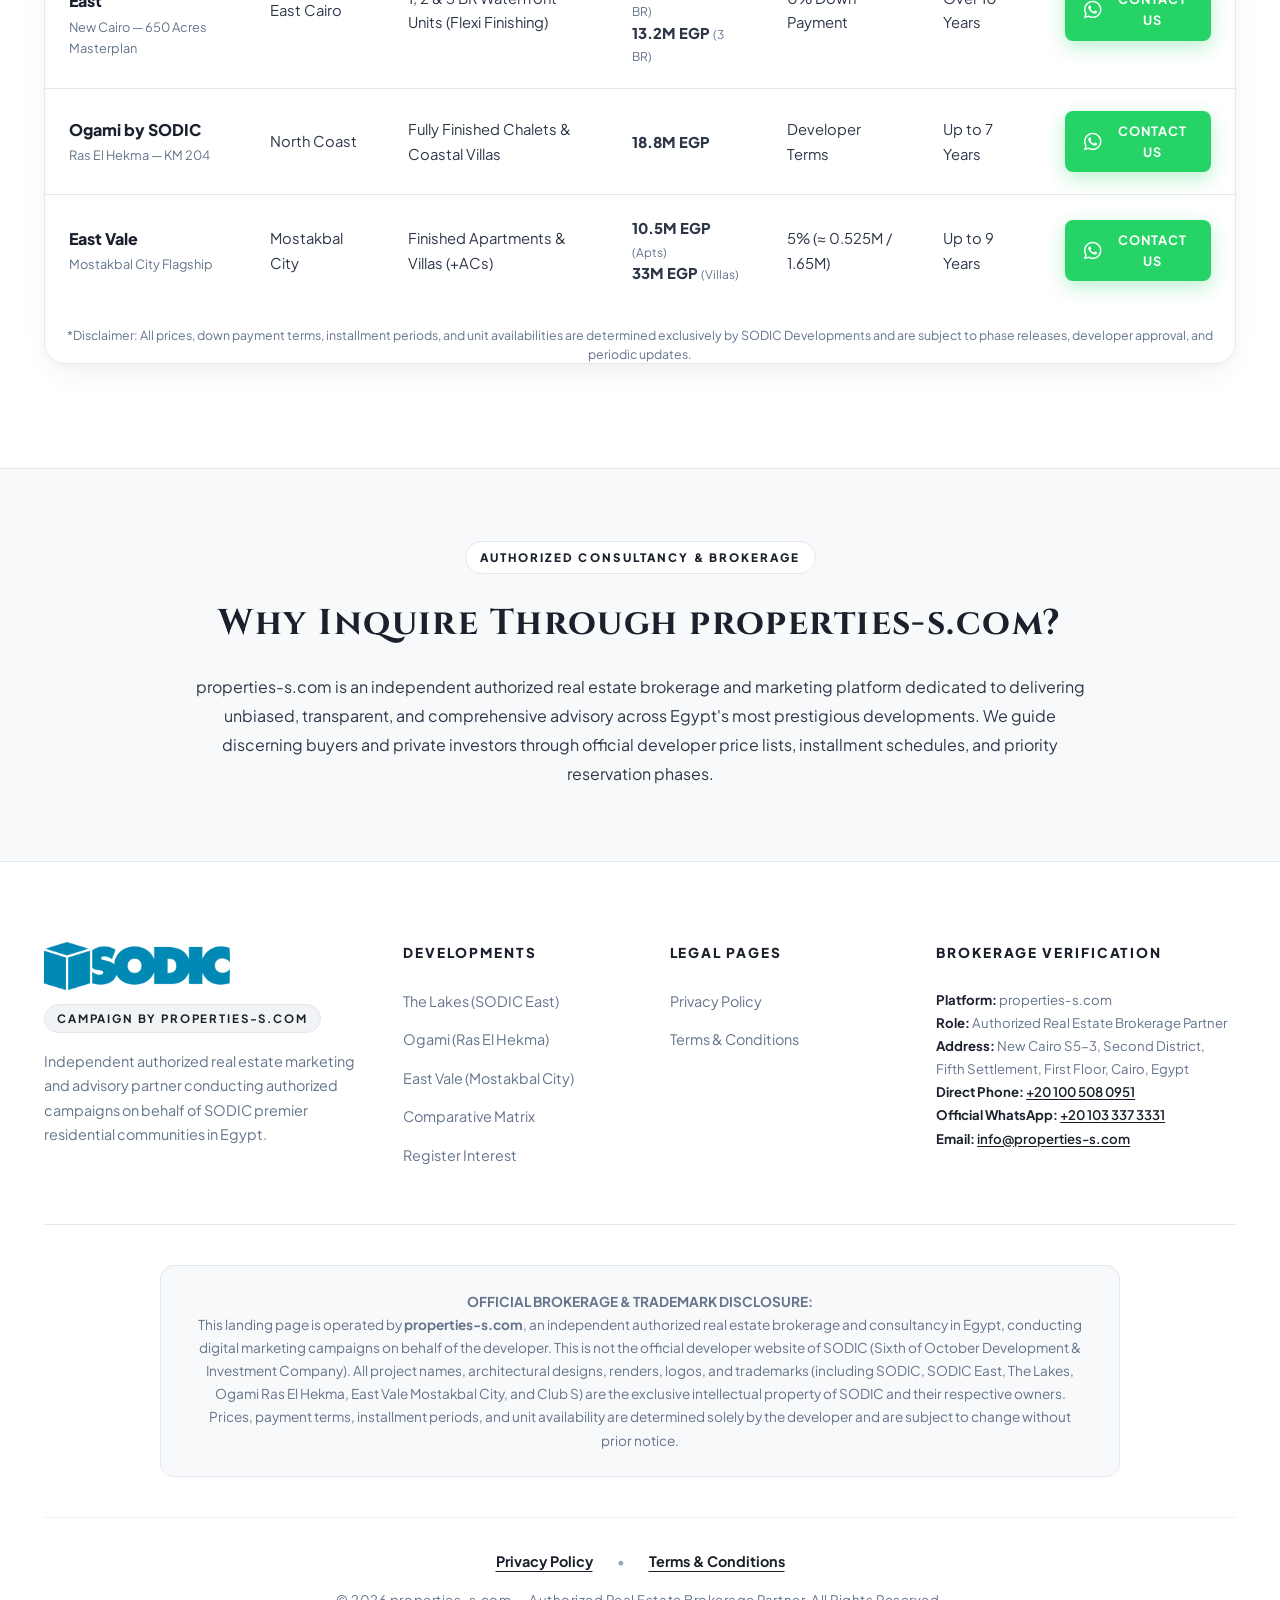
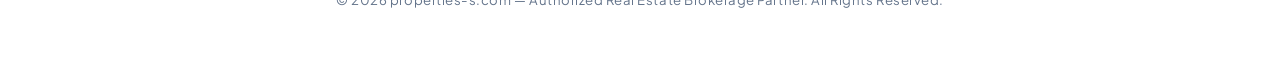
==== commit 22d099dc: "refactor: update branding and domain references from properties-z.com to properties-s.com" ====
--- a/public/index.html
+++ b/public/index.html
@@ -3,8 +3,8 @@
 <head>
   <meta charset="UTF-8">
   <meta name="viewport" content="width=device-width, initial-scale=1.0, viewport-fit=cover">
-  <title>The Lakes at SODIC East &amp; Premier Portfolio | By properties-z.com</title>
-  <meta name="description" content="Discover The Lakes at SODIC East: A new waterfront living experience with 0% down payment and 10 years installments. Plus Ogami Ras El Hekma and East Vale Mostakbal City. Presented by properties-z.com.">
+  <title>The Lakes at SODIC East &amp; Premier Portfolio | By properties-s.com</title>
+  <meta name="description" content="Discover The Lakes at SODIC East: A new waterfront living experience with 0% down payment and 10 years installments. Plus Ogami Ras El Hekma and East Vale Mostakbal City. Presented by properties-s.com.">
 
   <!-- Google tag (gtag.js) / Analytics placeholder -->
   
@@ -29,7 +29,7 @@
        ========================================================================== -->
   <div class="broker-compliance-topbar">
     <i class="fa-solid fa-shield-halved"></i>
-    <span><strong>Authorized Brokerage Campaign:</strong> Marketing on behalf of SODIC Developments by properties-z.com &bull; Independent Real Estate Consultancy</span>
+    <span><strong>Authorized Brokerage Campaign:</strong> Marketing on behalf of SODIC Developments by properties-s.com &bull; Independent Real Estate Consultancy</span>
   </div>
 
   <!-- ==========================================================================
@@ -49,7 +49,7 @@
         <div class="hero-branding">
           <img src="/images/sodic-logo.png" alt="SODIC Developments" class="hero-sodic-logo-xl" onerror="this.onerror=null; this.src='https://raw.githubusercontent.com/rahmasameh671-ai/sodic-new-3-10/main/public/images/sodic-logo.png';">
           <div class="hero-branding-meta">
-            <span class="hero-subbadge">Campaign By properties-z.com</span>
+            <span class="hero-subbadge">Campaign By properties-s.com</span>
             <span class="hero-partner-role">Authorized Real Estate Brokerage Partner</span>
           </div>
         </div>
@@ -105,7 +105,15 @@
           <!-- Thank You Success State matching Zapier webhook confirmation -->
           <div id="leadSuccessState" class="lead-success-card" style="display: none; text-align: center; padding: 1.5rem; background-color: #f0fdf4; border-radius: 0.5rem; border: 1px solid #bbf7d0; margin-bottom: 1.25rem;">
             <h3 style="color: #166534; font-weight: 700; font-size: 1.125rem; margin-bottom: 0.5rem;">Thank You!</h3>
-            <p style="color: #15803d; margin: 0; font-size: 0.95rem; line-height: 1.5;">Your details have been received. We will be in touch shortly.</p>
+            <p style="color: #15803d; margin: 0 0 1rem 0; font-size: 0.95rem; line-height: 1.5;">Your details have been received. We will be in touch shortly.</p>
+            <div style="display: flex; flex-direction: column; gap: 0.6rem; align-items: center; justify-content: center; margin-top: 0.75rem;">
+              <a href="https://wa.me/201033373331?text=Hello%20properties-s.com,%20I%20just%20registered%20my%20interest%20in%20The%20Lakes%20at%20SODIC%20East." target="_blank" class="btn-whatsapp" style="display: inline-flex; align-items: center; justify-content: center; gap: 0.5rem; background-color: #25D366; color: #ffffff; padding: 0.65rem 1.25rem; border-radius: 0.375rem; font-weight: 600; text-decoration: none; font-size: 0.9rem; box-shadow: 0 2px 6px rgba(37,211,102,0.25);">
+                <i class="fa-brands fa-whatsapp"></i> Chat on WhatsApp Now
+              </a>
+              <button type="button" id="resetLeadFormBtn" style="background: none; border: none; color: #166534; font-size: 0.8rem; text-decoration: underline; cursor: pointer; padding: 0.25rem;">
+                Submit another response
+              </button>
+            </div>
           </div>
 
           <form class="lead-form" id="heroLeadForm">
@@ -163,10 +171,10 @@
             <!-- Location A: Mandatory Brokerage & Consent Disclaimer -->
             <div class="form-consent-box">
               <p class="form-disclaimer">
-                By clicking <strong>SUBMIT</strong>, you agree to our <a href="terms.html" target="_blank" class="form-legal-inline">Terms &amp; Conditions</a> and <a href="privacy.html" target="_blank" class="form-legal-inline">Privacy Policy</a>, and authorize <strong>properties-z.com</strong> (authorized real estate brokerage) to contact you via phone, SMS, WhatsApp, or email regarding SODIC projects and consultation inquiries. Your data is strictly confidential and will never be sold.
+                By clicking <strong>SUBMIT</strong>, you agree to our <a href="terms.html" target="_blank" class="form-legal-inline">Terms &amp; Conditions</a> and <a href="privacy.html" target="_blank" class="form-legal-inline">Privacy Policy</a>, and authorize <strong>properties-s.com</strong> (authorized real estate brokerage) to contact you via phone, SMS, WhatsApp, or email regarding SODIC projects and consultation inquiries. Your data is strictly confidential and will never be sold.
               </p>
               <p class="form-disclaimer-sub">
-                *Independent Brokerage Notice: properties-z.com is an authorized real estate brokerage and marketing partner, not the developer. All developer prices and payment terms are subject to developer approval and phase release updates.
+                *Independent Brokerage Notice: properties-s.com is an authorized real estate brokerage and marketing partner, not the developer. All developer prices and payment terms are subject to developer approval and phase release updates.
               </p>
             </div>
             <div class="form-legal-links">
@@ -562,15 +570,15 @@
   </section>
 
   <!-- ==========================================================================
-       7. ABOUT PROPERTIES-Z.COM & ADVISORY DESK
+       7. ABOUT PROPERTIES-S.COM & ADVISORY DESK
        ========================================================================== -->
   <section class="about-properties-strip">
     <div class="container">
       <div class="about-content-wrapper">
         <span class="about-badge">AUTHORIZED CONSULTANCY &amp; BROKERAGE</span>
-        <h2 class="about-title">Why Inquire Through properties-z.com?</h2>
+        <h2 class="about-title">Why Inquire Through properties-s.com?</h2>
         <p class="about-text">
-          properties-z.com is an independent authorized real estate brokerage and marketing platform dedicated to delivering unbiased, transparent, and comprehensive advisory across Egypt's most prestigious developments. We guide discerning buyers and private investors through official developer price lists, installment schedules, and priority reservation phases.
+          properties-s.com is an independent authorized real estate brokerage and marketing platform dedicated to delivering unbiased, transparent, and comprehensive advisory across Egypt's most prestigious developments. We guide discerning buyers and private investors through official developer price lists, installment schedules, and priority reservation phases.
         </p>
       </div>
     </div>
@@ -586,7 +594,7 @@
         <div class="footer-brand-col">
           <div>
             <img src="/images/sodic-logo.png" alt="SODIC Developments" class="footer-sodic-logo" onerror="this.onerror=null; this.src='https://raw.githubusercontent.com/rahmasameh671-ai/sodic-new-3-10/main/public/images/sodic-logo.png';">
-            <span class="footer-subbadge">Campaign By properties-z.com</span>
+            <span class="footer-subbadge">Campaign By properties-s.com</span>
           </div>
           <p class="footer-desc">
             Independent authorized real estate marketing and advisory partner conducting authorized campaigns on behalf of SODIC premier residential communities in Egypt.
@@ -618,12 +626,12 @@
         <div class="footer-contact-col">
           <h4 class="footer-col-title">Brokerage Verification</h4>
           <p class="footer-compliance-text">
-            <strong>Platform:</strong> properties-z.com<br>
+            <strong>Platform:</strong> properties-s.com<br>
             <strong>Role:</strong> Authorized Real Estate Brokerage Partner<br>
             <strong>Address:</strong> New Cairo S5-3, Second District, Fifth Settlement, First Floor, Cairo, Egypt<br>
             <strong>Direct Phone:</strong> <a href="tel:+201005080951" class="footer-contact-link">+20 100 508 0951</a><br>
             <strong>Official WhatsApp:</strong> <a href="https://wa.me/201033373331" target="_blank" rel="noopener" class="footer-contact-link">+20 103 337 3331</a><br>
-            <strong>Email:</strong> <a href="mailto:info@properties-z.com" class="footer-contact-link">info@properties-z.com</a>
+            <strong>Email:</strong> <a href="mailto:info@properties-s.com" class="footer-contact-link">info@properties-s.com</a>
           </p>
         </div>
       </div>
@@ -633,7 +641,7 @@
         <div class="disclosure-notice-box" style="text-align: center; max-width: 960px; margin: 0 auto;">
           <p class="disclosure-text">
             <strong>OFFICIAL BROKERAGE &amp; TRADEMARK DISCLOSURE:</strong><br>
-            This landing page is operated by <strong>properties-z.com</strong>, an independent authorized real estate brokerage and consultancy in Egypt, conducting digital marketing campaigns on behalf of the developer. This is not the official developer website of SODIC (Sixth of October Development &amp; Investment Company). All project names, architectural designs, renders, logos, and trademarks (including SODIC, SODIC East, The Lakes, Ogami Ras El Hekma, East Vale Mostakbal City, and Club S) are the exclusive intellectual property of SODIC and their respective owners. Prices, payment terms, installment periods, and unit availability are determined solely by the developer and are subject to change without prior notice.
+            This landing page is operated by <strong>properties-s.com</strong>, an independent authorized real estate brokerage and consultancy in Egypt, conducting digital marketing campaigns on behalf of the developer. This is not the official developer website of SODIC (Sixth of October Development &amp; Investment Company). All project names, architectural designs, renders, logos, and trademarks (including SODIC, SODIC East, The Lakes, Ogami Ras El Hekma, East Vale Mostakbal City, and Club S) are the exclusive intellectual property of SODIC and their respective owners. Prices, payment terms, installment periods, and unit availability are determined solely by the developer and are subject to change without prior notice.
           </p>
         </div>
       </div>
@@ -646,7 +654,7 @@
           <a href="terms.html" target="_blank">Terms &amp; Conditions</a>
         </div>
         <div class="footer-copyright">
-          &copy; 2026 properties-z.com &mdash; Authorized Real Estate Brokerage Partner. All Rights Reserved.
+          &copy; 2026 properties-s.com &mdash; Authorized Real Estate Brokerage Partner. All Rights Reserved.
         </div>
       </div>
     </div>
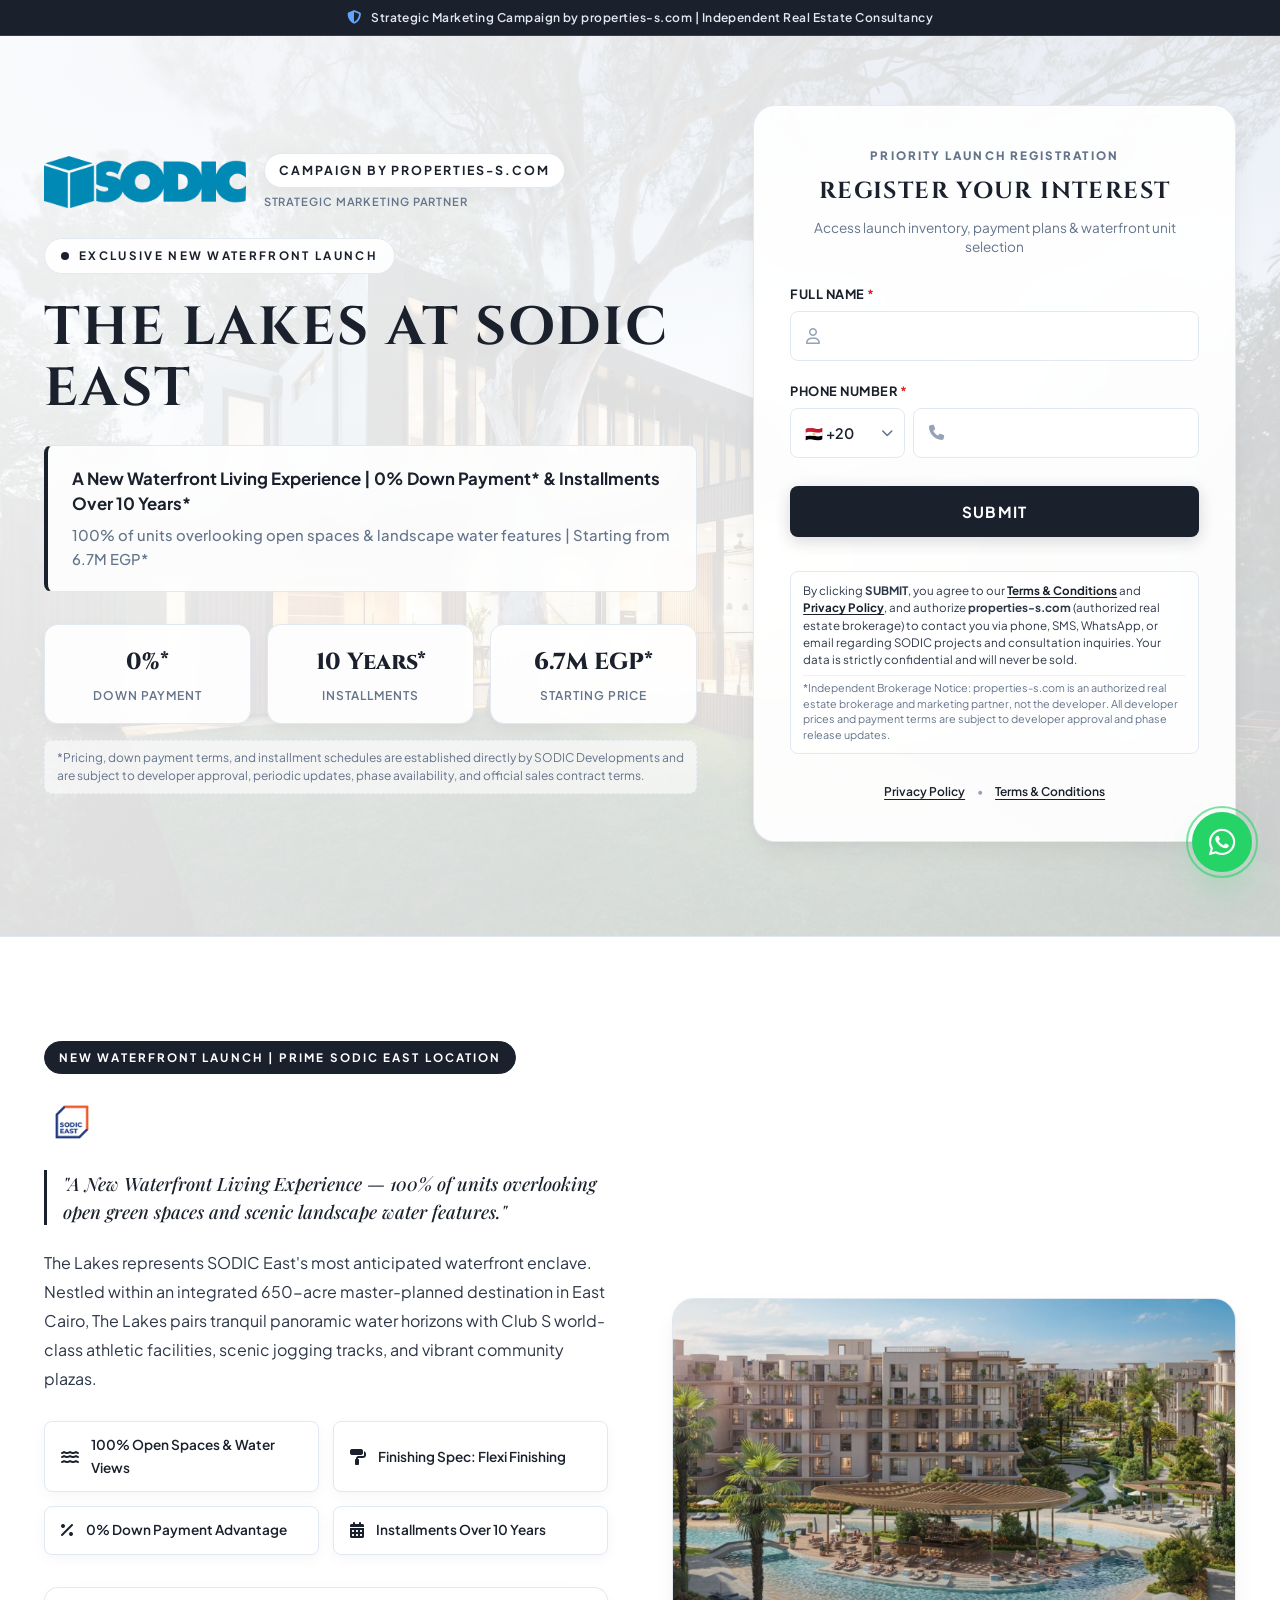
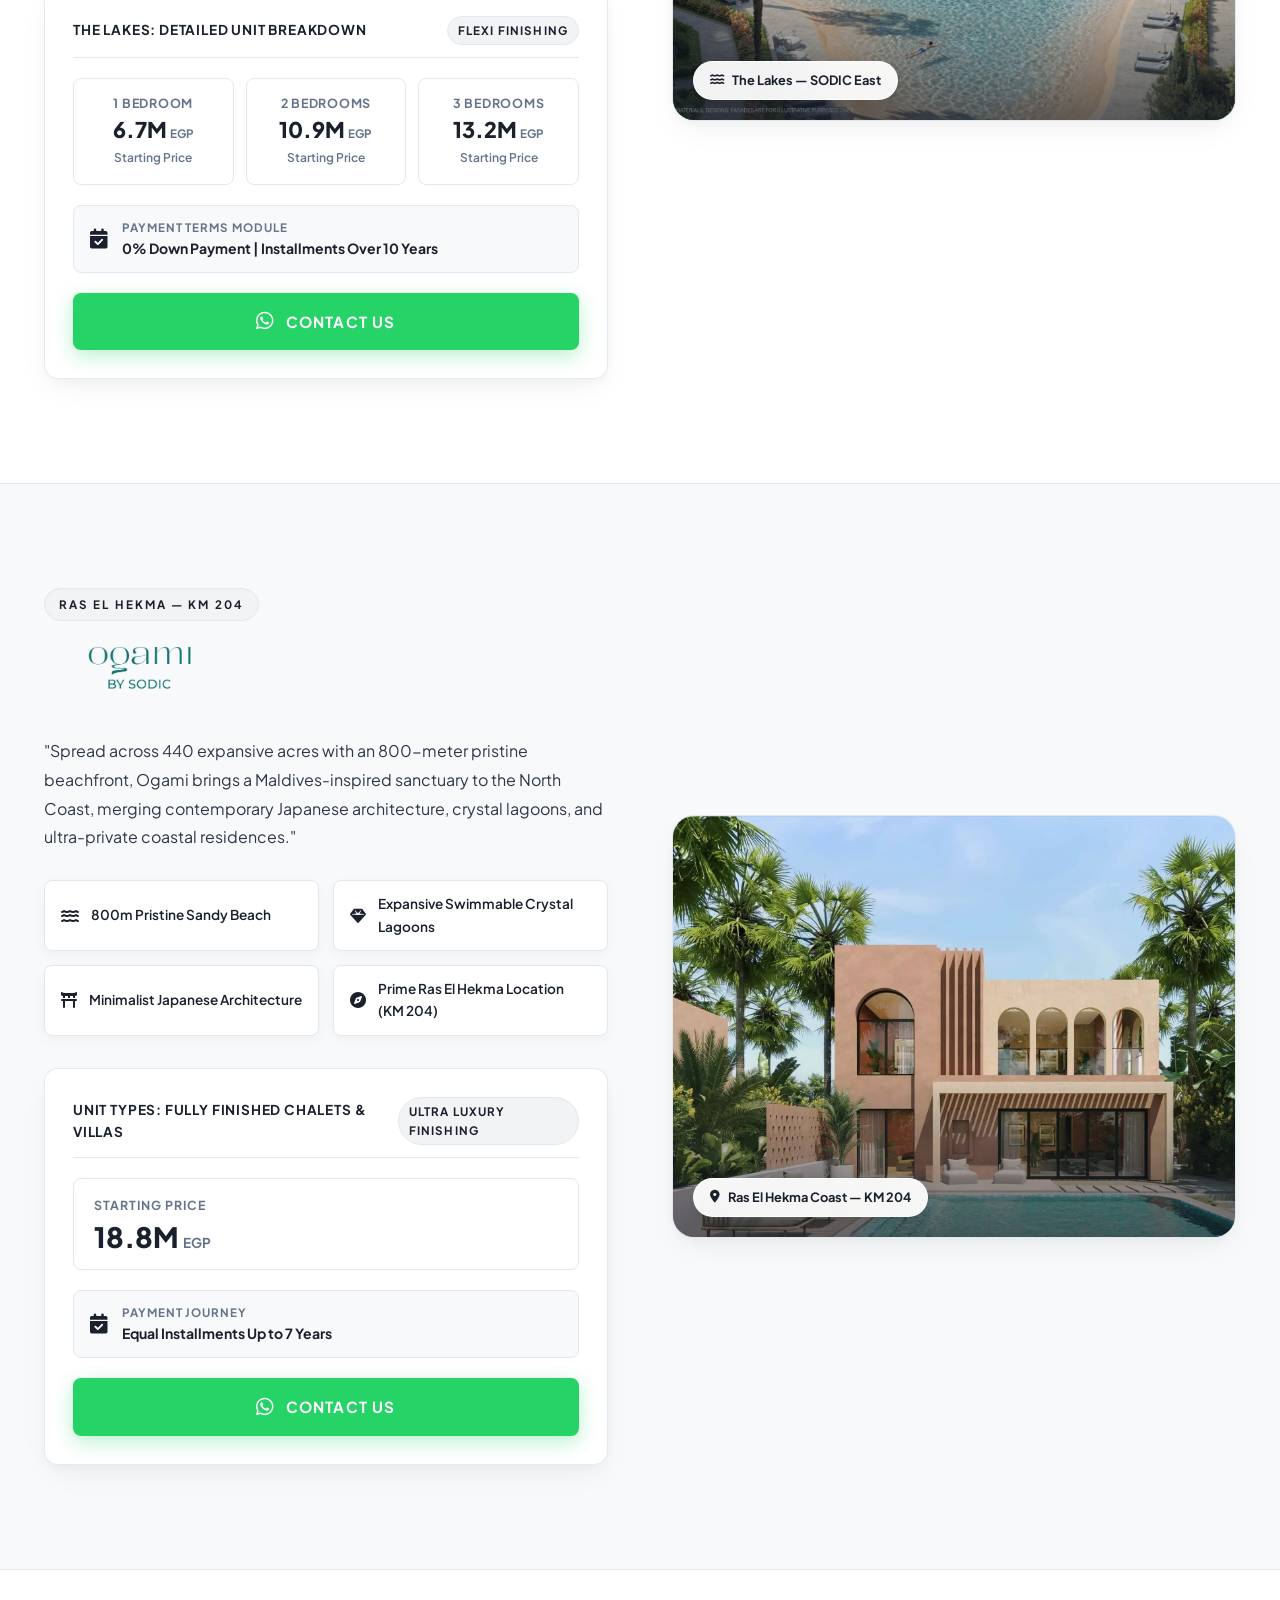
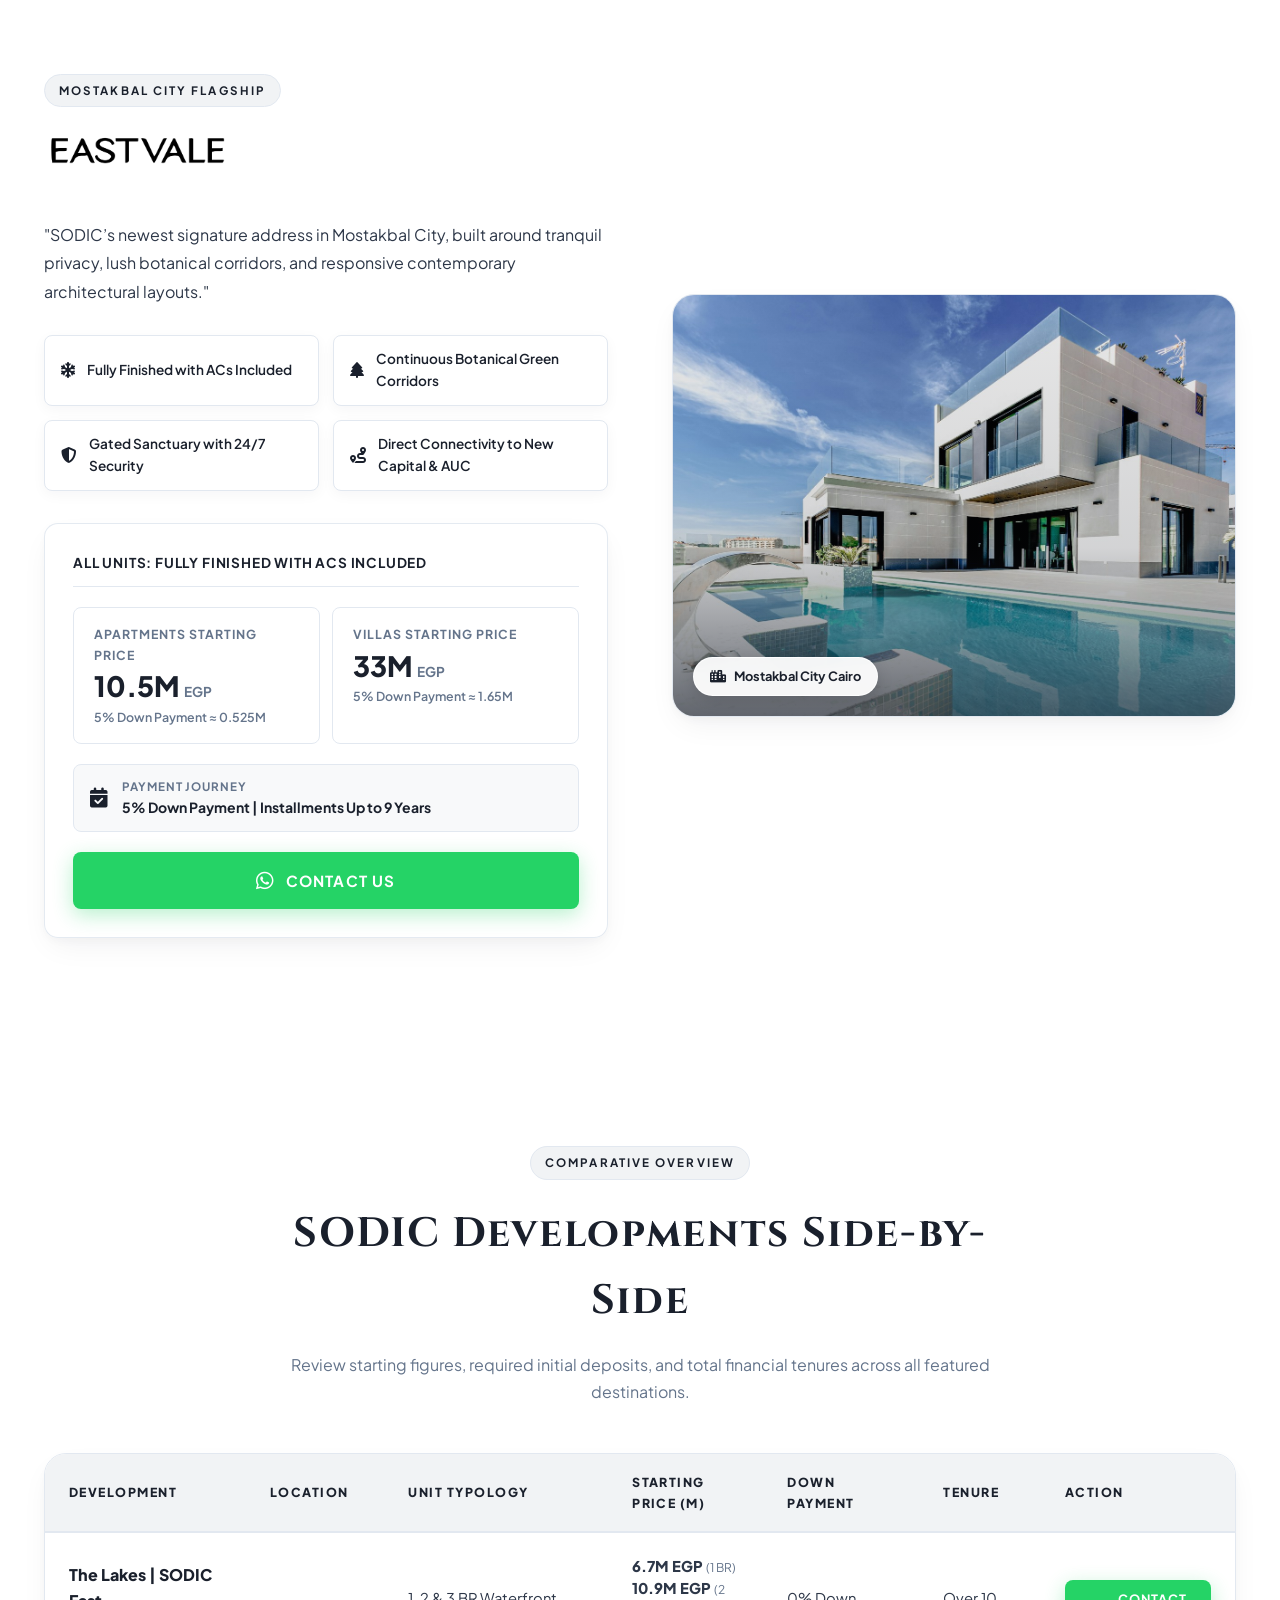
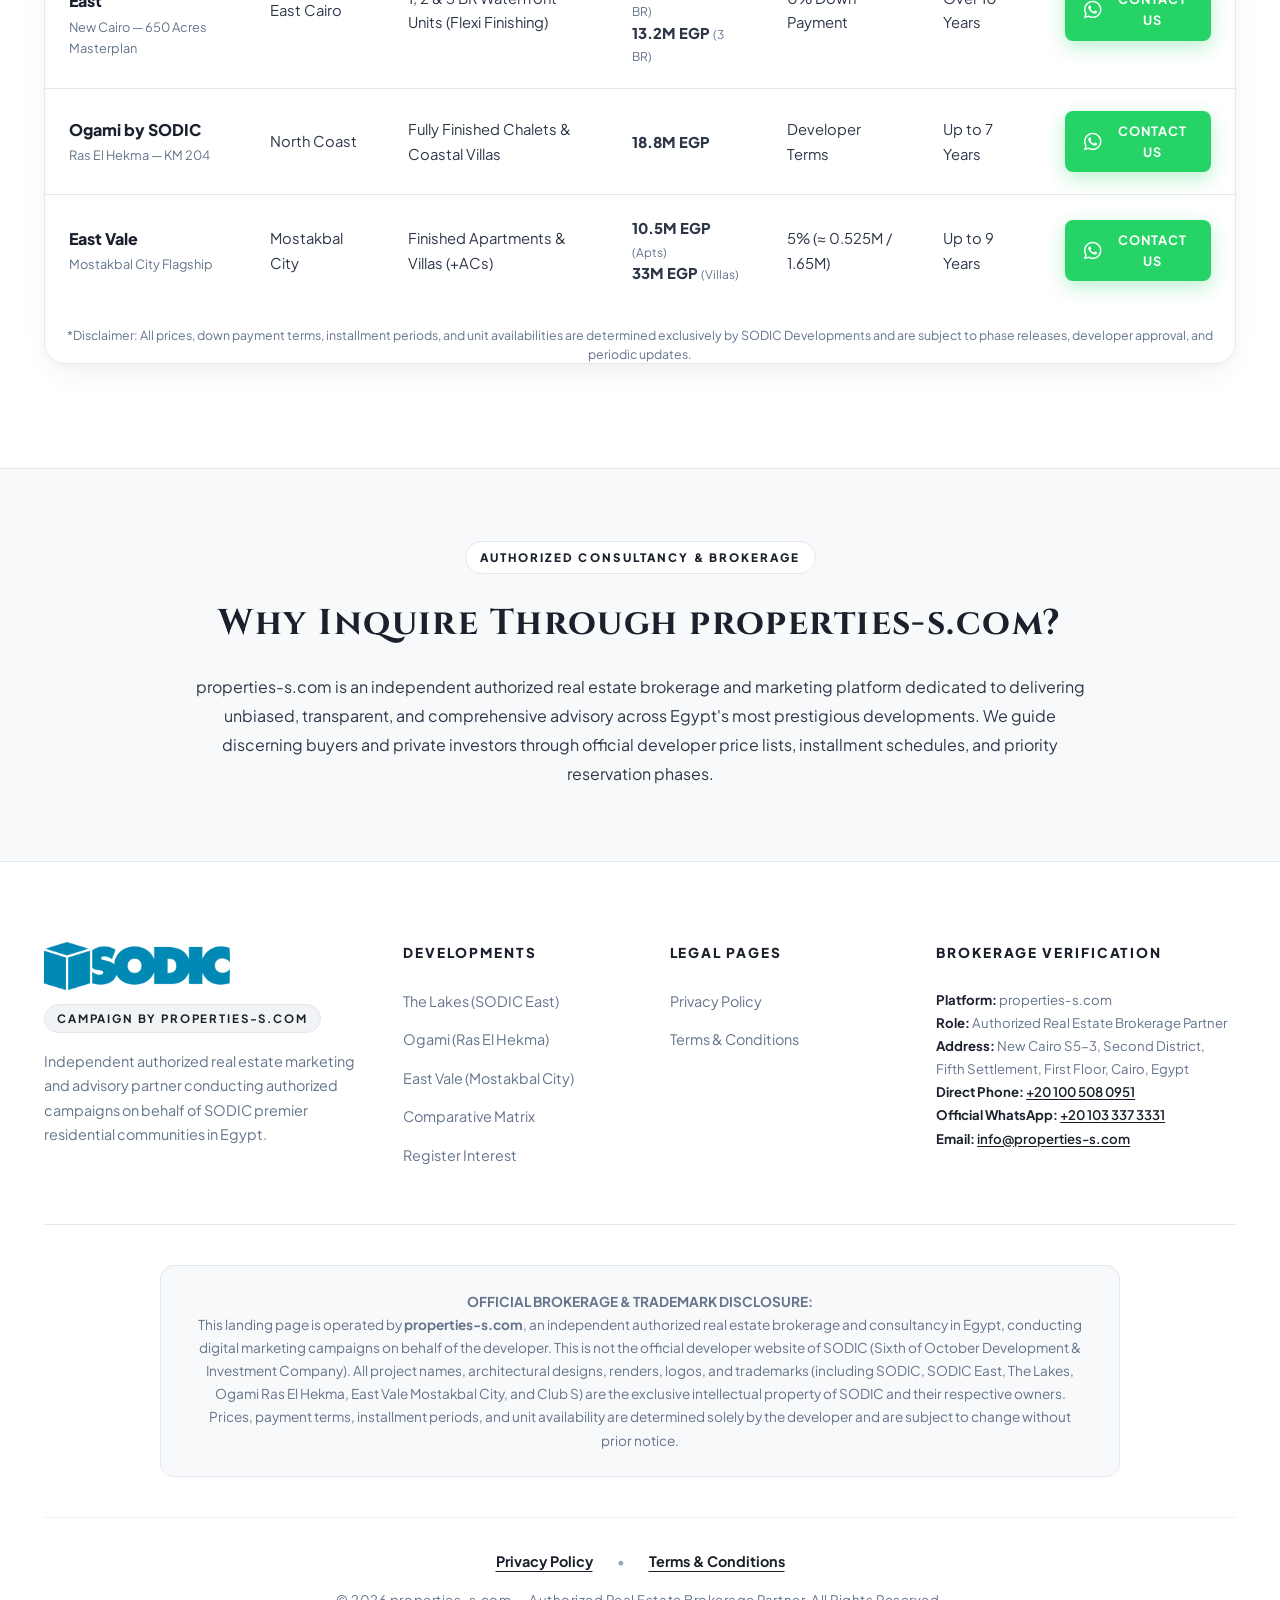
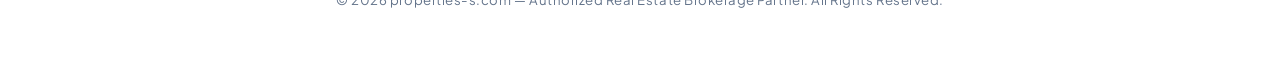
==== commit 5b1da731: "feat: update topbar compliance text, hero partner badge, and remove form placeholders" ====
--- a/public/index.html
+++ b/public/index.html
@@ -25,11 +25,11 @@
 <body>
 
   <!-- ==========================================================================
-       BROKERAGE COMPLIANCE & AUTHORIZATION TOPBAR (GOOGLE ADS POLICY COMPLIANCE)
+       COMPLIANCE & STRATEGIC MARKETING TOPBAR (GOOGLE ADS POLICY COMPLIANCE)
        ========================================================================== -->
   <div class="broker-compliance-topbar">
     <i class="fa-solid fa-shield-halved"></i>
-    <span><strong>Authorized Brokerage Campaign:</strong> Marketing on behalf of SODIC Developments by properties-s.com &bull; Independent Real Estate Consultancy</span>
+    <span>Strategic Marketing Campaign by properties-s.com | Independent Real Estate Consultancy</span>
   </div>
 
   <!-- ==========================================================================
@@ -45,12 +45,12 @@
     <div class="container hero-grid">
       <!-- Left Column: Branding, Title & Strategic Narrative -->
       <div class="hero-content">
-        <!-- Top Branding: Official SODIC logo (Size XL) with Authorized Brokerage Partner Badge -->
+        <!-- Top Branding: Official SODIC logo (Size XL) with Strategic Marketing Partner Badge -->
         <div class="hero-branding">
           <img src="/images/sodic-logo.png" alt="SODIC Developments" class="hero-sodic-logo-xl" onerror="this.onerror=null; this.src='https://raw.githubusercontent.com/rahmasameh671-ai/sodic-new-3-10/main/public/images/sodic-logo.png';">
           <div class="hero-branding-meta">
             <span class="hero-subbadge">Campaign By properties-s.com</span>
-            <span class="hero-partner-role">Authorized Real Estate Brokerage Partner</span>
+            <span class="hero-partner-role">Strategic Marketing Partner</span>
           </div>
         </div>
 
@@ -122,7 +122,7 @@
               <label class="form-label" for="leadFullName">Full Name <span class="req">*</span></label>
               <div class="form-input-wrapper">
                 <i class="fa-regular fa-user form-input-icon"></i>
-                <input type="text" id="leadFullName" name="fullName" class="form-input" placeholder="e.g. Kareem Mansour" required>
+                <input type="text" id="leadFullName" name="fullName" class="form-input" required>
               </div>
             </div>
 
@@ -158,7 +158,7 @@
                 </div>
                 <div class="phone-input-wrapper">
                   <i class="fa-solid fa-phone phone-field-icon"></i>
-                  <input type="tel" id="leadPhone" name="phoneNumber" class="form-input phone-number-input" placeholder="10X XXX XXXX" required>
+                  <input type="tel" id="leadPhone" name="phoneNumber" class="form-input phone-number-input" required>
                 </div>
               </div>
             </div>
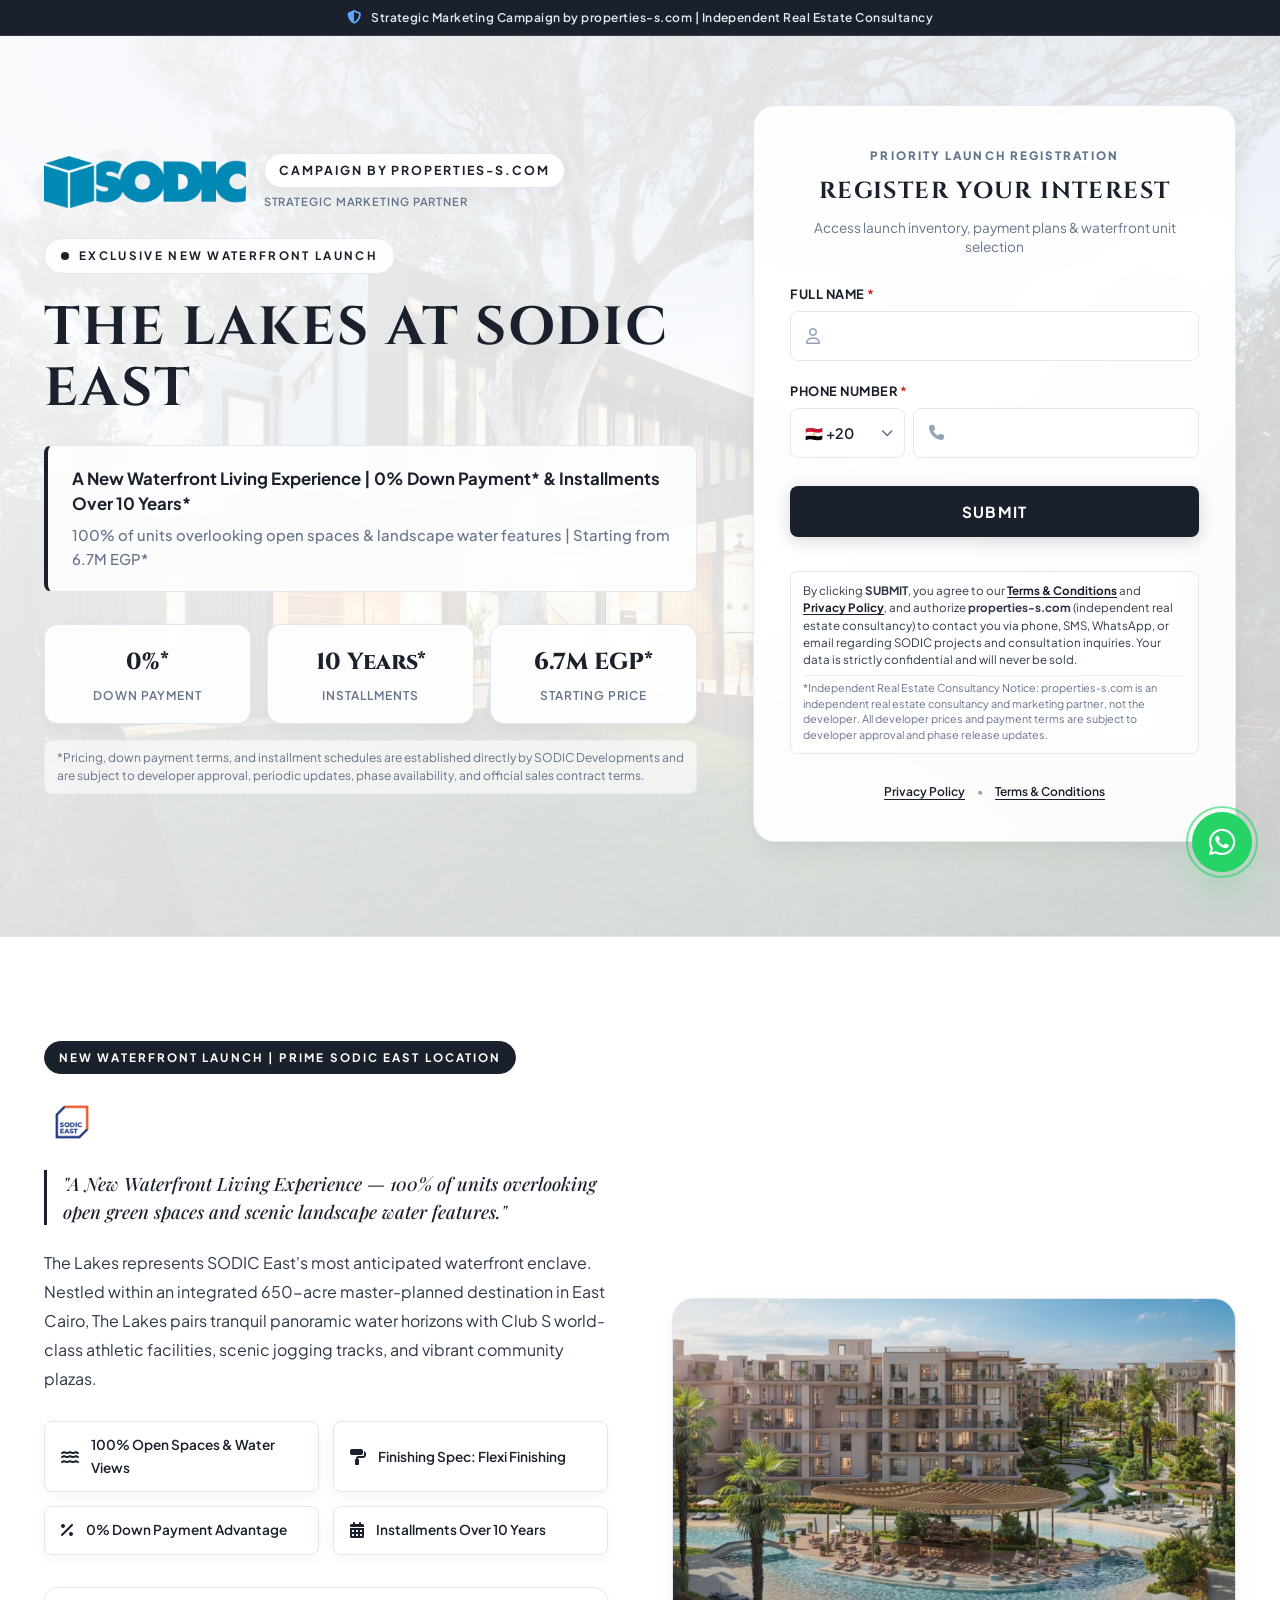
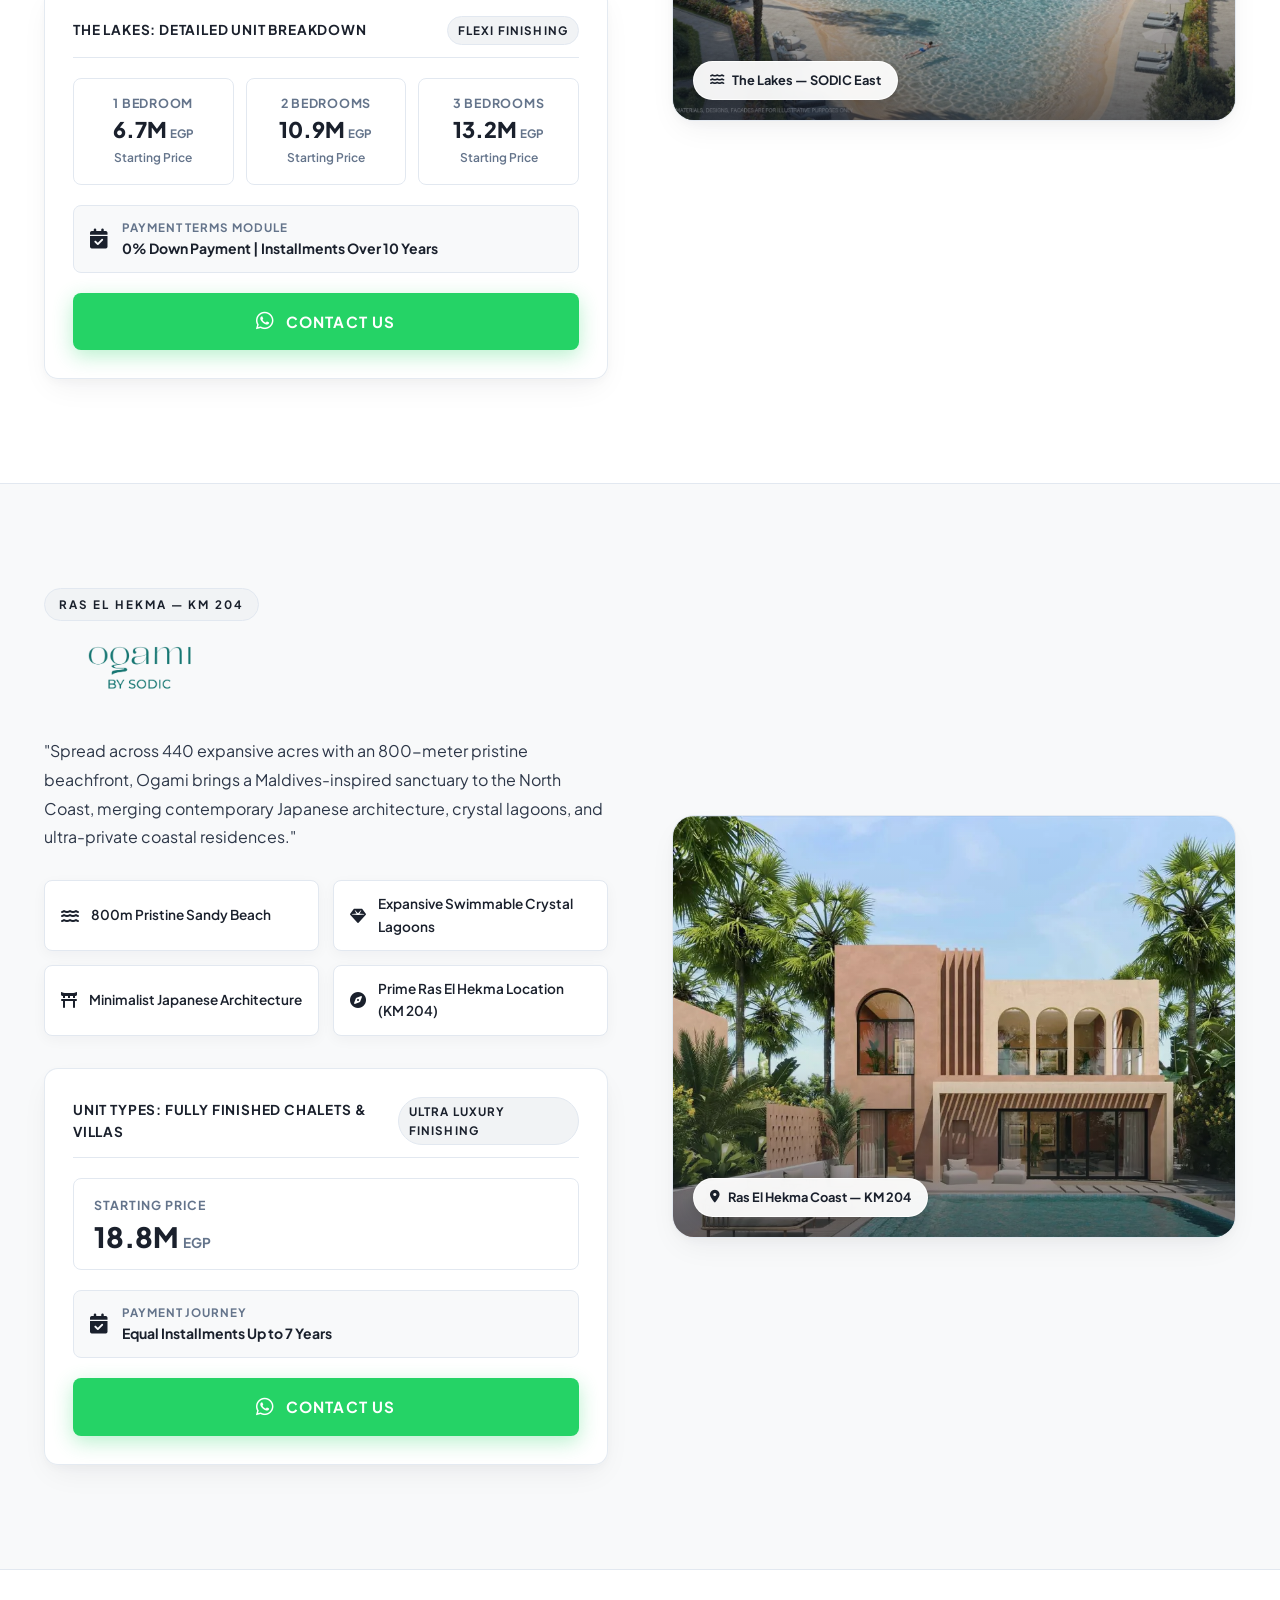
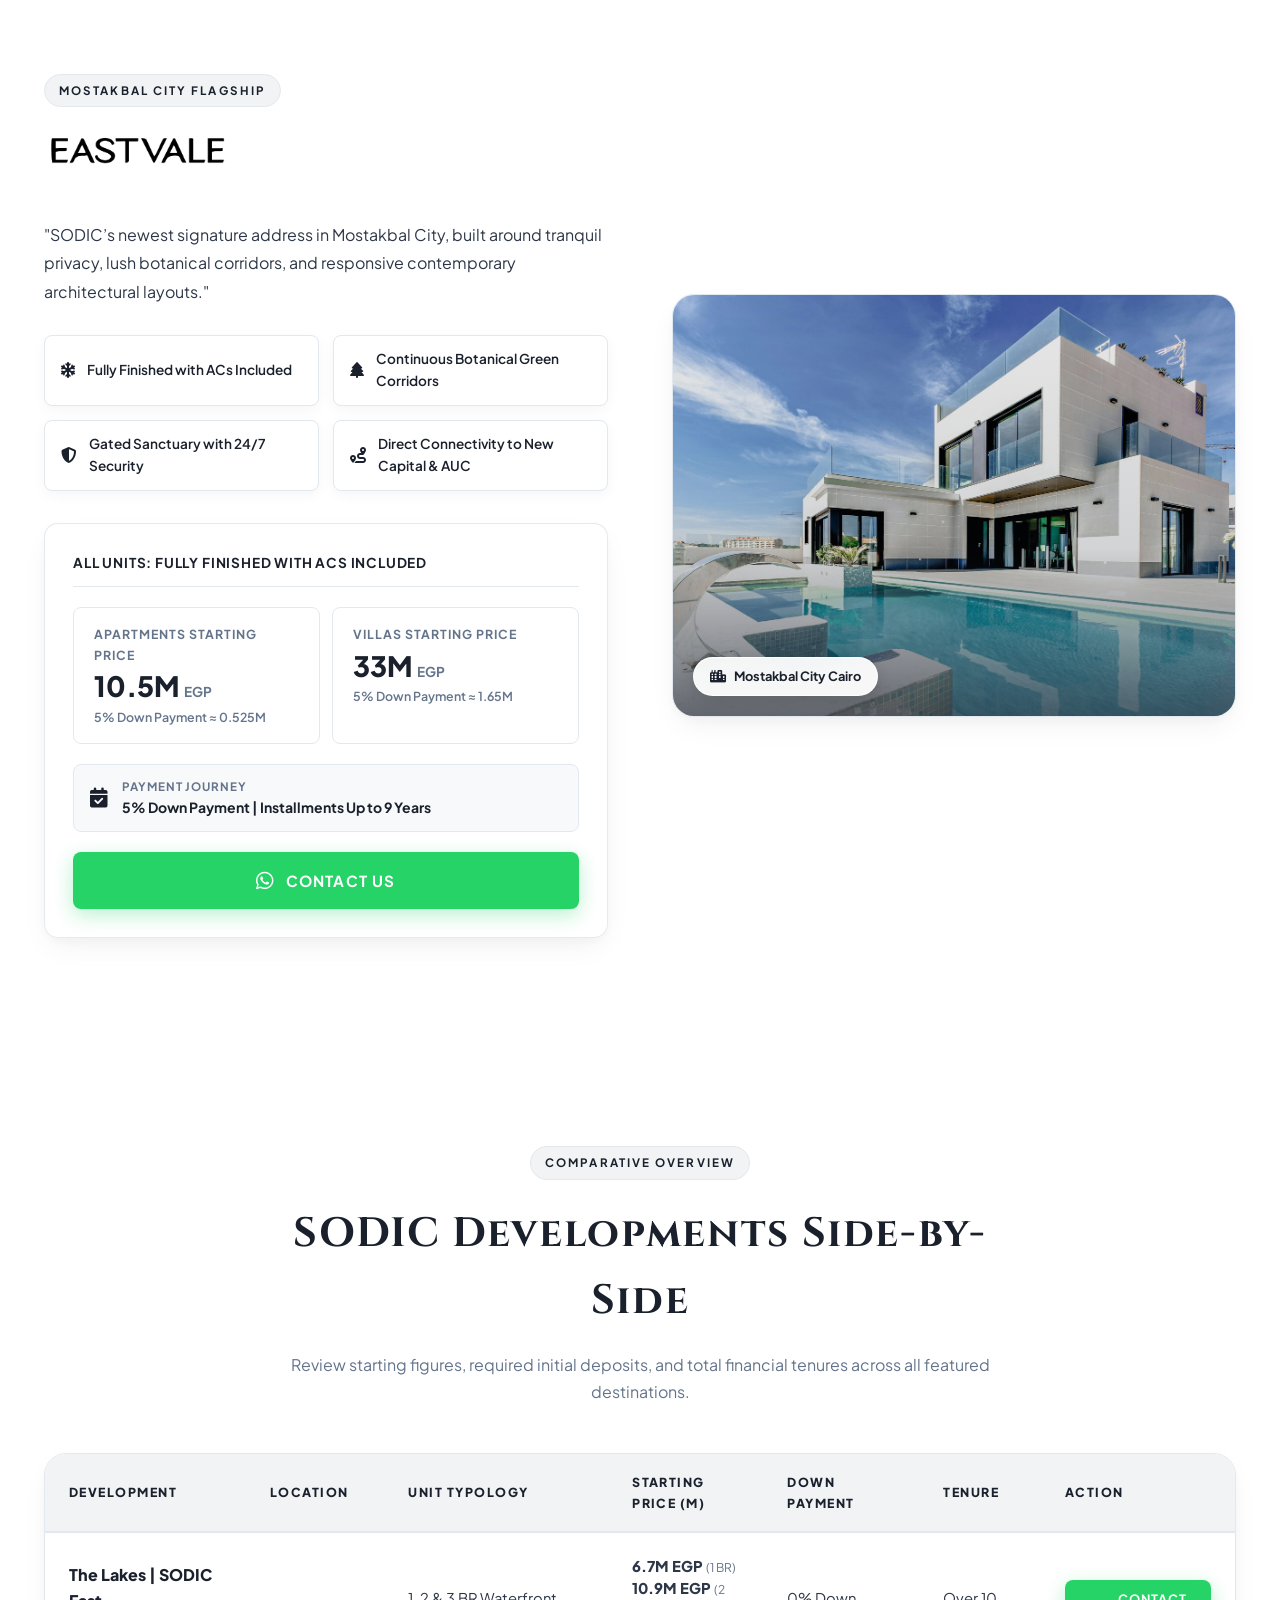
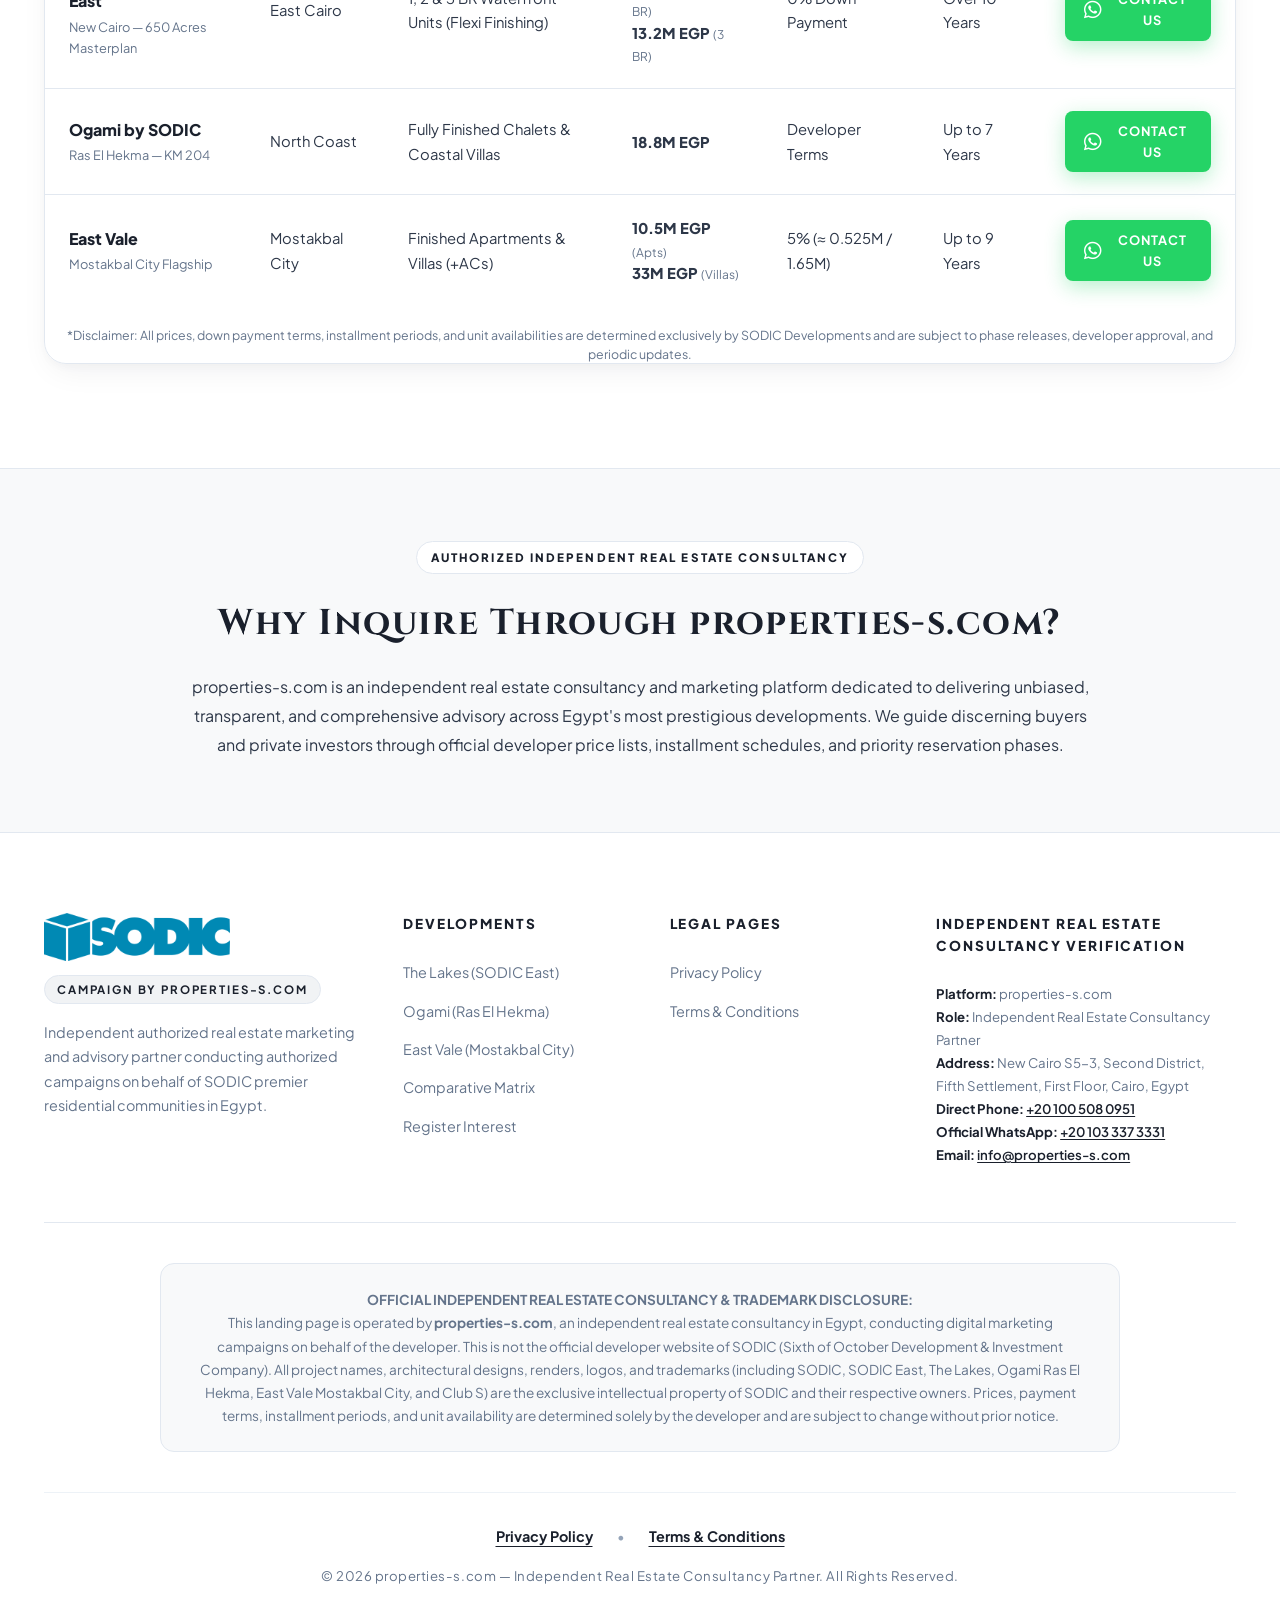
==== commit c624f053: "refactor: replace brokerage with independent consultancy globally" ====
--- a/public/index.html
+++ b/public/index.html
@@ -168,13 +168,13 @@
               SUBMIT
             </button>
 
-            <!-- Location A: Mandatory Brokerage & Consent Disclaimer -->
+            <!-- Location A: Mandatory Independent Real Estate Consultancy & Consent Disclaimer -->
             <div class="form-consent-box">
               <p class="form-disclaimer">
-                By clicking <strong>SUBMIT</strong>, you agree to our <a href="terms.html" target="_blank" class="form-legal-inline">Terms &amp; Conditions</a> and <a href="privacy.html" target="_blank" class="form-legal-inline">Privacy Policy</a>, and authorize <strong>properties-s.com</strong> (authorized real estate brokerage) to contact you via phone, SMS, WhatsApp, or email regarding SODIC projects and consultation inquiries. Your data is strictly confidential and will never be sold.
+                By clicking <strong>SUBMIT</strong>, you agree to our <a href="terms.html" target="_blank" class="form-legal-inline">Terms &amp; Conditions</a> and <a href="privacy.html" target="_blank" class="form-legal-inline">Privacy Policy</a>, and authorize <strong>properties-s.com</strong> (independent real estate consultancy) to contact you via phone, SMS, WhatsApp, or email regarding SODIC projects and consultation inquiries. Your data is strictly confidential and will never be sold.
               </p>
               <p class="form-disclaimer-sub">
-                *Independent Brokerage Notice: properties-s.com is an authorized real estate brokerage and marketing partner, not the developer. All developer prices and payment terms are subject to developer approval and phase release updates.
+                *Independent Real Estate Consultancy Notice: properties-s.com is an independent real estate consultancy and marketing partner, not the developer. All developer prices and payment terms are subject to developer approval and phase release updates.
               </p>
             </div>
             <div class="form-legal-links">
@@ -575,10 +575,10 @@
   <section class="about-properties-strip">
     <div class="container">
       <div class="about-content-wrapper">
-        <span class="about-badge">AUTHORIZED CONSULTANCY &amp; BROKERAGE</span>
+        <span class="about-badge">AUTHORIZED INDEPENDENT REAL ESTATE CONSULTANCY</span>
         <h2 class="about-title">Why Inquire Through properties-s.com?</h2>
         <p class="about-text">
-          properties-s.com is an independent authorized real estate brokerage and marketing platform dedicated to delivering unbiased, transparent, and comprehensive advisory across Egypt's most prestigious developments. We guide discerning buyers and private investors through official developer price lists, installment schedules, and priority reservation phases.
+          properties-s.com is an independent real estate consultancy and marketing platform dedicated to delivering unbiased, transparent, and comprehensive advisory across Egypt's most prestigious developments. We guide discerning buyers and private investors through official developer price lists, installment schedules, and priority reservation phases.
         </p>
       </div>
     </div>
@@ -622,12 +622,12 @@
           </ul>
         </div>
 
-        <!-- Corporate Brokerage & Contact Verification (Google Ads Policy Compliance) -->
+        <!-- Corporate Independent Real Estate Consultancy & Contact Verification (Google Ads Policy Compliance) -->
         <div class="footer-contact-col">
-          <h4 class="footer-col-title">Brokerage Verification</h4>
+          <h4 class="footer-col-title">Independent Real Estate Consultancy Verification</h4>
           <p class="footer-compliance-text">
             <strong>Platform:</strong> properties-s.com<br>
-            <strong>Role:</strong> Authorized Real Estate Brokerage Partner<br>
+            <strong>Role:</strong> Independent Real Estate Consultancy Partner<br>
             <strong>Address:</strong> New Cairo S5-3, Second District, Fifth Settlement, First Floor, Cairo, Egypt<br>
             <strong>Direct Phone:</strong> <a href="tel:+201005080951" class="footer-contact-link">+20 100 508 0951</a><br>
             <strong>Official WhatsApp:</strong> <a href="https://wa.me/201033373331" target="_blank" rel="noopener" class="footer-contact-link">+20 103 337 3331</a><br>
@@ -640,8 +640,8 @@
       <div class="footer-disclosures-block">
         <div class="disclosure-notice-box" style="text-align: center; max-width: 960px; margin: 0 auto;">
           <p class="disclosure-text">
-            <strong>OFFICIAL BROKERAGE &amp; TRADEMARK DISCLOSURE:</strong><br>
-            This landing page is operated by <strong>properties-s.com</strong>, an independent authorized real estate brokerage and consultancy in Egypt, conducting digital marketing campaigns on behalf of the developer. This is not the official developer website of SODIC (Sixth of October Development &amp; Investment Company). All project names, architectural designs, renders, logos, and trademarks (including SODIC, SODIC East, The Lakes, Ogami Ras El Hekma, East Vale Mostakbal City, and Club S) are the exclusive intellectual property of SODIC and their respective owners. Prices, payment terms, installment periods, and unit availability are determined solely by the developer and are subject to change without prior notice.
+            <strong>OFFICIAL INDEPENDENT REAL ESTATE CONSULTANCY &amp; TRADEMARK DISCLOSURE:</strong><br>
+            This landing page is operated by <strong>properties-s.com</strong>, an independent real estate consultancy in Egypt, conducting digital marketing campaigns on behalf of the developer. This is not the official developer website of SODIC (Sixth of October Development &amp; Investment Company). All project names, architectural designs, renders, logos, and trademarks (including SODIC, SODIC East, The Lakes, Ogami Ras El Hekma, East Vale Mostakbal City, and Club S) are the exclusive intellectual property of SODIC and their respective owners. Prices, payment terms, installment periods, and unit availability are determined solely by the developer and are subject to change without prior notice.
           </p>
         </div>
       </div>
@@ -654,7 +654,7 @@
           <a href="terms.html" target="_blank">Terms &amp; Conditions</a>
         </div>
         <div class="footer-copyright">
-          &copy; 2026 properties-s.com &mdash; Authorized Real Estate Brokerage Partner. All Rights Reserved.
+          &copy; 2026 properties-s.com &mdash; Independent Real Estate Consultancy Partner. All Rights Reserved.
         </div>
       </div>
     </div>
--- a/public/css/styles.css
+++ b/public/css/styles.css
@@ -238,7 +238,7 @@
 }
 
 /* ==========================================================================
-   0. BROKERAGE COMPLIANCE TOPBAR (GOOGLE ADS POLICY COMPLIANCE)
+   0. INDEPENDENT REAL ESTATE CONSULTANCY COMPLIANCE TOPBAR (GOOGLE ADS POLICY COMPLIANCE)
    ========================================================================== */
 .broker-compliance-topbar {
   background-color: var(--text-charcoal-primary);
@@ -768,7 +768,7 @@
   padding-left: 44px;
 }
 
-/* Mandatory Location A Brokerage & Consent Disclaimer */
+/* Mandatory Location A Independent Real Estate Consultancy & Consent Disclaimer */
 .form-consent-box {
   margin-top: 0.85rem;
   text-align: left;
@@ -1460,7 +1460,7 @@
   padding-left: 4px;
 }
 
-/* Mandatory Location B Brokerage Disclaimer */
+/* Mandatory Location B Independent Real Estate Consultancy Disclaimer */
 .footer-disclosures-block {
   border-top: 1px solid var(--border-cool);
   padding-top: 2.5rem;
